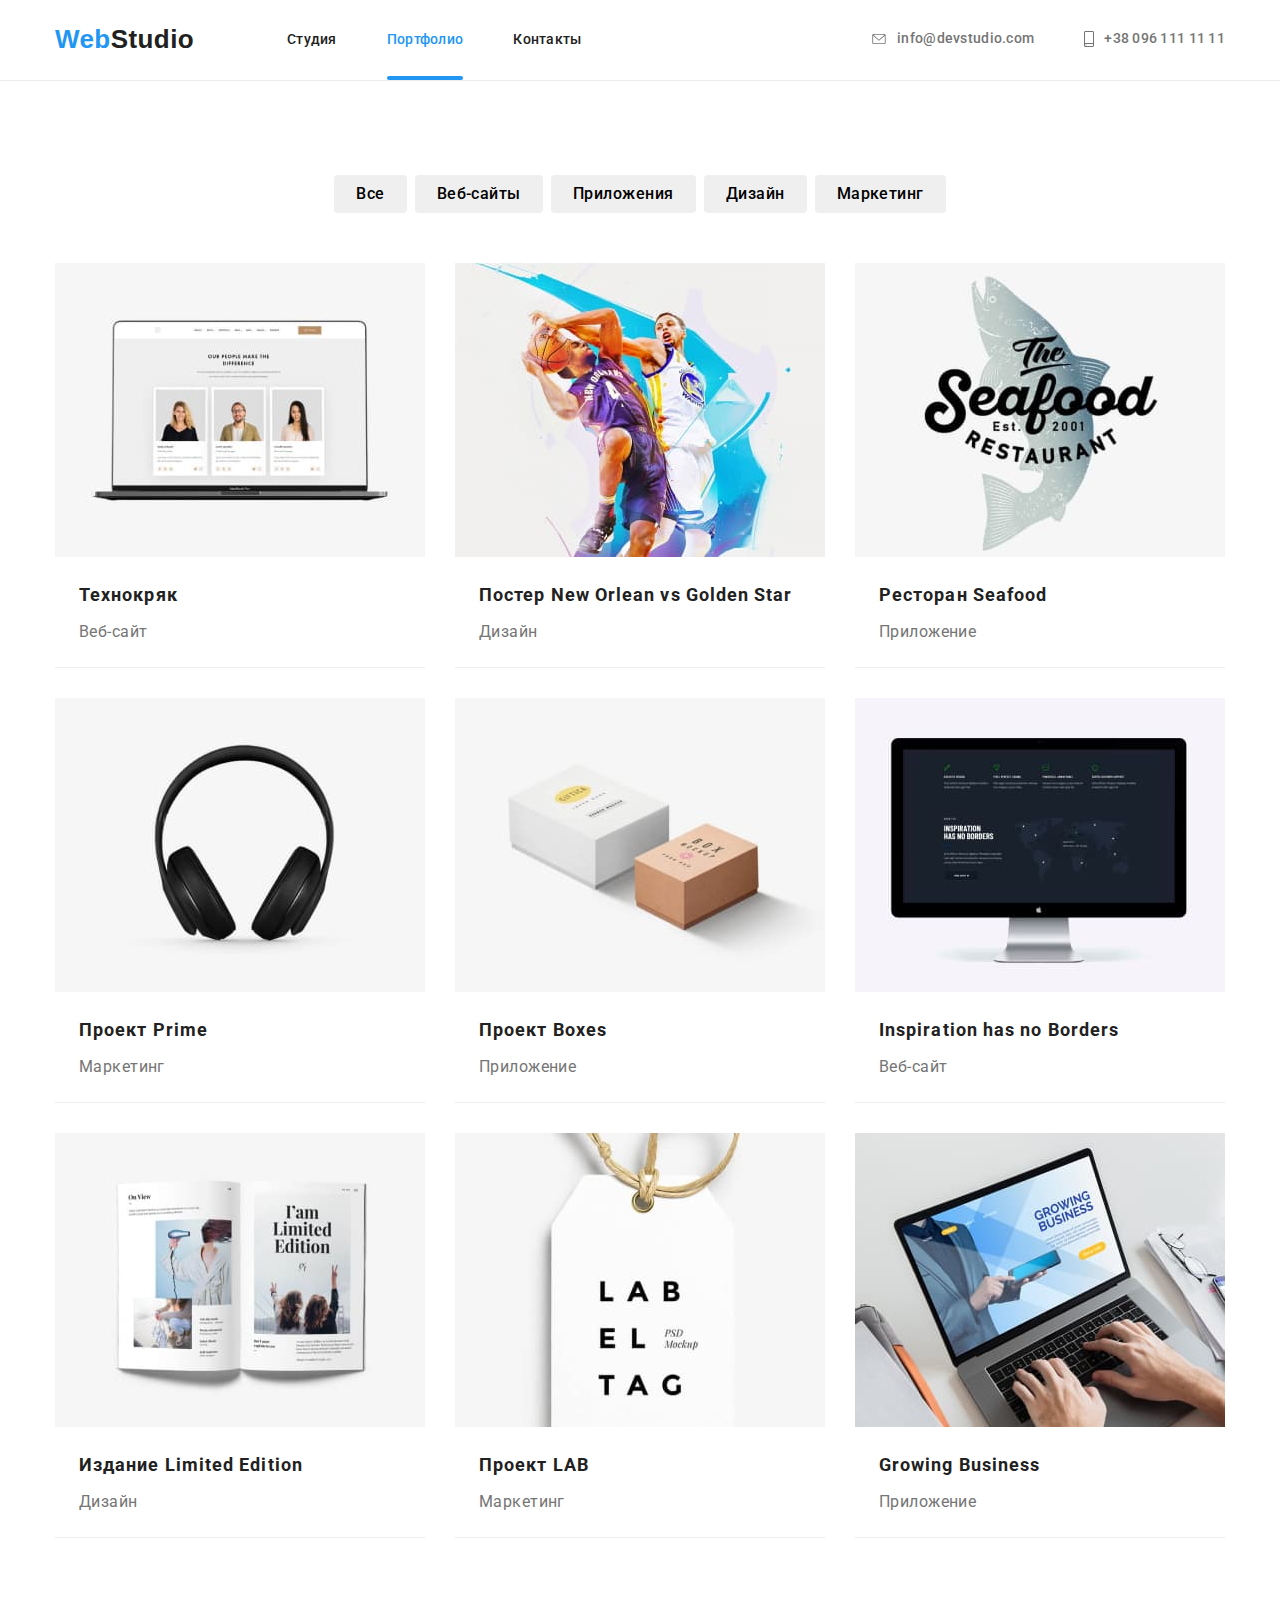
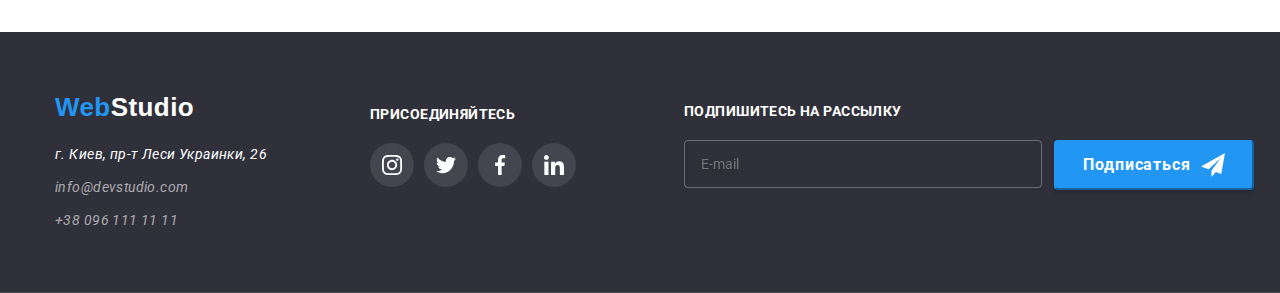
==== portfolio.html @ 219a0e2f "Add files via upload" ====
<!DOCTYPE html>
<html lang="ru">
  <head>
    <meta charset="UTF-8" />
    <meta http-equiv="X-UA-Compatible" content="IE=edge" />
    <meta name="viewport" content="width=device-width, initial-scale=1.0" />
    <title>WebStudio</title>
    <link rel="preconnect" href="https://fonts.googleapis.com" />
    <link rel="preconnect" href="https://fonts.gstatic.com" crossorigin />
    <link
      href="https://fonts.googleapis.com/css2?family=Raleway:wght@700&family=Roboto:wght@400;500;700;900&display=swap"
      rel="stylesheet"
    />
    <link rel="stylesheet" href="./css/main.min.css" />
  </head>
  <body>
    <header class="header">
      <div class="container">
        <nav class="nav">
          <a class="logo" href="./index.html"
            ><span class="logo__web">Web</span
            ><span class="logo__studio--header">Studio</span></a
          >
          <ul class="nav-list list">
            <li class="nav-list__item">
              <a class="nav-list__link" href="./index.html">Студия</a>
            </li>
            <li class="nav-list__item">
              <a
                class="nav-list__link nav-item__link--current"
                href="./portfolio.html"
                >Портфолио</a
              >
            </li>
            <li class="nav-list__item">
              <a class="nav-list__link" href=""> Контакты</a>
            </li>
          </ul>
        </nav>
        <ul class="contackt list">
          <li class="contackt__item">
            <a class="contackt__link" href="mailto:info@devstudio.com">
              <svg class="contackt__icon" width="16" height="10">
                <use href="./images/SVG/icon.svg#icon-envelope"></use>
              </svg>
              info@devstudio.com
            </a>
          </li>
          <li class="contackt__item">
            <a class="contackt__link" href="tel:+380961111111">
              <svg class="contackt__icon" width="10" height="16">
                <use href="./images/SVG/icon.svg#icon-smartphone"></use>
              </svg>
              +38 096 111 11 11</a
            >
          </li>
        </ul>
      </div>
    </header>
    <main>
      <section class="example section">
        <div class="container">
          <ul class="button-list list">
            <li class="button-item">
              <button class="menu-button" type="button">Все</button>
            </li>
            <li class="button-item">
              <button class="menu-button" type="button">Веб-сайты</button>
            </li>
            <li class="button-item">
              <button class="menu-button" type="button">Приложения</button>
            </li>
            <li class="button-item">
              <button class="menu-button" type="button">Дизайн</button>
            </li>
            <li class="button-item">
              <button class="menu-button" type="button">Маркетинг</button>
            </li>
          </ul>
          <ul class="example-list list">
            <li class="example-item">
              <a class="example-link" href="">
                <div class="example-container-foto">
                  <img
                    src="./images/portfolio/progekt-tehno.jpg"
                    alt="пример роботы"
                    width="370"
                  />
                  <p class="example-description">
                    Lorem, ipsum dolor sit amet consectetur adipisicing elit.
                    Ducimus impedit deleniti dicta, eveniet hic ipsam voluptates
                    sunt doloremque! Assumenda maxime tenetur minima numquam
                    expedita soluta doloremque distinctio labore incidunt iusto.
                  </p>
                </div>
                <div class="example-caption">
                  <h3 class="example-title">Технокряк</h3>
                  <p class="example-text">Веб-сайт</p>
                </div>
              </a>
            </li>
            <li class="example-item">
              <a class="example-link" href="">
                <div class="example-container-foto">
                  <img
                    src="./images/portfolio/progekt-poster.jpg"
                    alt="пример роботы"
                    width="370"
                  />
                  <p class="example-description">
                    Lorem ipsum dolor sit, amet consectetur adipisicing elit.
                    Qui ut fugit ad provident accusantium, itaque pariatur
                    aliquam sed voluptatibus tenetur! Aliquid nobis repudiandae
                    dolores ab quos minus sapiente praesentium corporis!
                  </p>
                </div>
                <div class="example-caption">
                  <h3 class="example-title">
                    Постер New Orlean vs Golden Star
                  </h3>
                  <p class="example-text">Дизайн</p>
                </div>
              </a>
            </li>
            <li class="example-item">
              <a class="example-link" href="">
                <div class="example-container-foto">
                  <img
                    src="./images/portfolio/progekt-seafood.jpg"
                    alt="пример роботы"
                    width="370"
                  />
                  <p class="example-description">
                    Lorem ipsum dolor sit, amet consectetur adipisicing elit.
                    Qui ut fugit ad provident accusantium, itaque pariatur
                    aliquam sed voluptatibus tenetur! Aliquid nobis repudiandae
                    dolores ab quos minus sapiente praesentium corpori
                  </p>
                </div>
                <div class="example-caption">
                  <h3 class="example-title">Ресторан Seafood</h3>
                  <p class="example-text">Приложение</p>
                </div>
              </a>
            </li>
            <li class="example-item">
              <a class="example-link" href="">
                <div class="example-container-foto">
                  <img
                    src="./images/portfolio/progekt-prime.jpg"
                    alt="пример роботы"
                    width="370"
                  />
                  <p class="example-description">
                    Lorem ipsum dolor sit, amet consectetur adipisicing elit.
                    Qui ut fugit ad provident accusantium, itaque pariatur
                    aliquam sed voluptatibus tenetur! Aliquid nobis repudiandae
                    dolores ab quos minus sapiente praesentium corpori
                  </p>
                </div>
                <div class="example-caption">
                  <h3 class="example-title">Проект Prime</h3>
                  <p class="example-text">Маркетинг</p>
                </div>
              </a>
            </li>
            <li class="example-item">
              <a class="example-link" href="">
                <div class="example-container-foto">
                  <img
                    src="./images/portfolio/progekt-boxes.jpg"
                    alt="пример роботы"
                    width="370"
                  />
                  <p class="example-description">
                    Lorem ipsum dolor sit, amet consectetur adipisicing elit.
                    Qui ut fugit ad provident accusantium, itaque pariatur
                    aliquam sed voluptatibus tenetur! Aliquid nobis repudiandae
                    dolores ab quos minus sapiente praesentium corpori
                  </p>
                </div>
                <div class="example-caption">
                  <h3 class="example-title">Проект Boxes</h3>
                  <p class="example-text">Приложение</p>
                </div>
              </a>
            </li>
            <li class="example-item">
              <a class="example-link" href="">
                <div class="example-container-foto">
                  <img
                    src="./images/portfolio/progekt-inspiration.jpg"
                    alt="пример роботы"
                    width="370"
                  />
                  <p class="example-description">
                    Lorem ipsum dolor sit, amet consectetur adipisicing elit.
                    Qui ut fugit ad provident accusantium, itaque pariatur
                    aliquam sed voluptatibus tenetur! Aliquid nobis repudiandae
                    dolores ab quos minus sapiente praesentium corpori
                  </p>
                </div>
                <div class="example-caption">
                  <h3 class="example-title">Inspiration has no Borders</h3>
                  <p class="example-text">Веб-сайт</p>
                </div>
              </a>
            </li>
            <li class="example-item">
              <a class="example-link" href="">
                <div class="example-container-foto">
                  <img
                    src="./images/portfolio/progekt-limit-edition.jpg"
                    alt="пример роботы"
                    width="370"
                  />
                  <p class="example-description">
                    Lorem ipsum dolor sit, amet consectetur adipisicing elit.
                    Qui ut fugit ad provident accusantium, itaque pariatur
                    aliquam sed voluptatibus tenetur! Aliquid nobis repudiandae
                    dolores ab quos minus sapiente praesentium corpori
                  </p>
                </div>
                <div class="example-caption">
                  <h3 class="example-title">Издание Limited Edition</h3>
                  <p class="example-text">Дизайн</p>
                </div>
              </a>
            </li>
            <li class="example-item">
              <a class="example-link" href="">
                <div class="example-container-foto">
                  <img
                    src="./images/portfolio/progekt-lab.jpg"
                    alt="пример роботы"
                    width="370"
                  />
                  <p class="example-description">
                    Lorem ipsum dolor sit, amet consectetur adipisicing elit.
                    Qui ut fugit ad provident accusantium, itaque pariatur
                    aliquam sed voluptatibus tenetur! Aliquid nobis repudiandae
                    dolores ab quos minus sapiente praesentium corporis!
                  </p>
                </div>
                <div class="example-caption">
                  <h3 class="example-title">Проект LAB</h3>
                  <p class="example-text">Маркетинг</p>
                </div>
              </a>
            </li>
            <li class="example-item">
              <a class="example-link" href="">
                <div class="example-container-foto">
                  <img
                    src="./images/portfolio/progekt-business.jpg"
                    alt="пример роботы"
                    width="370"
                  />
                  <p class="example-description">
                    Lorem ipsum dolor sit, amet consectetur adipisicing elit.
                    Qui ut fugit ad provident accusantium, itaque pariatur
                    aliquam sed voluptatibus tenetur! Aliquid nobis repudiandae
                    dolores ab quos minus sapiente praesentium corpori
                  </p>
                </div>
                <div class="example-caption">
                  <h3 class="example-title">Growing Business</h3>
                  <p class="example-text">Приложение</p>
                </div>
              </a>
            </li>
          </ul>
        </div>
      </section>
    </main>
    <footer class="footer">
      <div class="container">
        <div class="address-container">
          <a class="logo" href="./index.html"
            ><span class="logo__web">Web</span
            ><span class="logo__studio--footer">Studio</span></a
          >
          <address class="address">
            <ul class="list">
              <li class="addres__item">
                <a
                  class="address__footer"
                  href="https://www.google.com/maps/place/%D0%B1%D1%83%D0%BB.+%D0%9B%D0%B5%D1%81%D0%B8+%D0%A3%D0%BA%D1%80%D0%B0%D0%B8%D0%BD%D0%BA%D0%B8,+26,+%D0%9A%D0%B8%D0%B5%D0%B2,+%D0%A3%D0%BA%D1%80%D0%B0%D0%B8%D0%BD%D0%B0,+02000/data=!4m2!3m1!1s0x40d4cf0e033ecbe9:0x57a4dffefec77da0?sa=X&ved=2ahUKEwiqrJX89On3AhVQoI4IHcCcBigQ8gF6BAgMEAE"
                  >г. Киев, пр-т Леси Украинки, 26</a
                >
              </li>
              <li class="addres__item">
                <a class="contack-footter" href="mailto:info@devstudio.com"
                  >info@devstudio.com</a
                >
              </li>
              <li class="addres-item">
                <a class="contack-footter" href="tel:+380961111111"
                  >+38 096 111 11 11</a
                >
              </li>
            </ul>
          </address>
        </div>
        <div class="icon-social-footer">
          <h2 class="icon-social-footer__title">присоединяйтесь</h2>
          <ul class="social-items list">
            <li class="icon-social">
              <a class="icon-social__link" href="">
                <svg width="20px" height="20px">
                  <use href="./images/SVG/icon.svg#icon-instagram"></use>
                </svg>
              </a>
            </li>
            <li class="icon-social">
              <a class="icon-social__link" href="">
                <svg width="20px" height="20px">
                  <use href="./images/SVG/icon.svg#icon-twitter"></use>
                </svg>
              </a>
            </li>
            <li class="icon-social">
              <a class="icon-social__link" href="">
                <svg width="20px" height="20px">
                  <use href="./images/SVG/icon.svg#icon-facebook"></use>
                </svg>
              </a>
            </li>
            <li class="icon-social">
              <a class="icon-social__link" href="">
                <svg width="20px" height="20px">
                  <use href="./images/SVG/icon.svg#icon-linkedin"></use>
                </svg>
              </a>
            </li>
          </ul>
        </div>
        <div class="form-subscribe">
          <form>
            <h2 class="form-subscribe__title">Подпишитесь на рассылку</h2>
            <div class="form-subscribe__container">
              <label>
                <input
                  class="form-subscribe-fild"
                  type="email"
                  placeholder="E-mail"
                  name="name"
              /></label>
              <button type="submit" class="form-subscribe__button">
                Подписаться<svg
                  class="form-subscribe__icon"
                  width="24px"
                  height="24px"
                >
                  <use href="./images/SVG/icon.svg#icon-send"></use>
                </svg>
              </button>
            </div>
          </form>
        </div>
      </div>
    </footer>
  </body>
</html>
---- css/main.min.css ----
/*! modern-normalize v1.1.0 | MIT License | https://github.com/sindresorhus/modern-normalize */*,::before,::after{-webkit-box-sizing:border-box;box-sizing:border-box}html{line-height:1.15;-webkit-text-size-adjust:100%;-moz-tab-size:4;-o-tab-size:4;tab-size:4}body{margin:0;font-family:system-ui,-apple-system,"Segoe UI",Roboto,Helvetica,Arial,sans-serif,"Apple Color Emoji","Segoe UI Emoji"}hr{height:0;color:inherit}abbr[title]{-webkit-text-decoration:underline dotted;text-decoration:underline dotted}b,strong{font-weight:bolder}code,kbd,samp,pre{font-family:ui-monospace,SFMono-Regular,Consolas,"Liberation Mono",Menlo,monospace;font-size:1em}small{font-size:80%}sub,sup{font-size:75%;line-height:0;position:relative;vertical-align:baseline}sub{bottom:-0.25em}sup{top:-0.5em}table{text-indent:0;border-color:inherit}button,input,optgroup,select,textarea{font-family:inherit;font-size:100%;line-height:1.15;margin:0}button,select{text-transform:none}button,[type=button],[type=reset],[type=submit]{-webkit-appearance:button}::-moz-focus-inner{border-style:none;padding:0}:-moz-focusring{outline:1px dotted ButtonText}:-moz-ui-invalid{box-shadow:none}legend{padding:0}progress{vertical-align:baseline}::-webkit-inner-spin-button,::-webkit-outer-spin-button{height:auto}[type=search]{-webkit-appearance:textfield;outline-offset:-2px}::-webkit-search-decoration{-webkit-appearance:none}::-webkit-file-upload-button{-webkit-appearance:button;font:inherit}summary{display:list-item}h1,h2,h3,h4,h5,h6,p,ul{margin:0;padding:0}ul{list-style:none}body{font-family:"Roboto",sans-serif;font-size:14px;letter-spacing:.03em;color:var(--color-main)}img{display:block;max-width:100%;height:auto}:root{--color-main: #757575;--color-pre: #212121;--color-accent: #2196f3}.visually-hidden{position:absolute;white-space:nowrap;width:1px;height:1px;overflow:hidden;border:0;padding:0;clip:rect(0 0 0 0);-webkit-clip-path:inset(50%);clip-path:inset(50%);margin:-1px}.container{width:1200px;margin:0 auto;padding:0 15px}.section{padding-top:94px;padding-bottom:94px}.hero{background-image:-webkit-gradient(linear, left top, left bottom, from(rgba(47, 48, 58, 0.4)), to(rgba(47, 48, 58, 0.4))),url(../images/hero.jpg);background-image:linear-gradient(rgba(47, 48, 58, 0.4), rgba(47, 48, 58, 0.4)),url(../images/hero.jpg);background-position:center;background-repeat:no-repeat;background-size:cover;padding-top:200px;padding-bottom:200px;max-width:1600px;margin:0 auto}.hero__title{font-weight:900;font-size:44px;line-height:1.36;text-align:center;letter-spacing:.06em;text-transform:uppercase;color:#fff;max-width:696px;margin:0 auto 40px}.hero__button{font-weight:700;font-size:16px;line-height:1.88;-webkit-box-align:center;-ms-flex-align:center;align-items:center;text-align:center;letter-spacing:.06em;color:#fff;display:block;background-color:var(--color-accent);cursor:pointer;margin:0 auto;padding:10px 32px;border:0px;border-radius:4px}.header{padding-top:24px;padding-bottom:25px;border-bottom:1px solid #ececec}.header .container{display:-webkit-box;display:-ms-flexbox;display:flex;-webkit-box-align:center;-ms-flex-align:center;align-items:center}.about__list{display:-webkit-box;display:-ms-flexbox;display:flex;-webkit-box-pack:justify;-ms-flex-pack:justify;justify-content:space-between}.about__title{font-weight:700;font-size:14px;line-height:1.14;text-transform:uppercase;color:var(--color-pre);margin-bottom:10px;max-width:270px}.text{font-family:"Roboto";font-size:14px;line-height:1.71;max-width:270px}.gallery{padding-top:0}.gallery-list{display:-webkit-box;display:-ms-flexbox;display:flex;gap:30px}.gallery__title{font-weight:700;font-size:36px;line-height:1.17;text-align:center;color:var(--color-pre);margin-bottom:50px}.gallery-list__foto{position:relative;width:100%;height:100%}.gallery-list__description{position:absolute;bottom:0;font-family:"Roboto";font-style:normal;font-weight:700;font-size:14px;line-height:1.14;text-transform:uppercase;display:-webkit-box;display:-ms-flexbox;display:flex;-webkit-box-align:center;-ms-flex-align:center;align-items:center;-webkit-box-pack:center;-ms-flex-pack:center;justify-content:center;background-color:rgba(47,48,58,.8);color:#fff;width:370px;height:70px}.clients{padding-top:94px;padding-bottom:94px}.client__title{font-family:"Roboto";font-style:normal;font-weight:700;font-size:36px;line-height:1.19;text-align:center;margin-bottom:50px;color:#212121}.clients-icon__link{width:170px;height:92px;border:1px solid #afb1b8;border-radius:4px;display:-webkit-box;display:-ms-flexbox;display:flex;-webkit-box-pack:center;-ms-flex-pack:center;justify-content:center;-webkit-box-align:center;-ms-flex-align:center;align-items:center;color:#afb1b8;-webkit-transition:color 250ms cubic-bezier(0.4, 0, 0.2, 1),border-color 250ms cubic-bezier(0.4, 0, 0.2, 1);transition:color 250ms cubic-bezier(0.4, 0, 0.2, 1),border-color 250ms cubic-bezier(0.4, 0, 0.2, 1)}.clients-icon__link:hover{border-color:var(--color-accent);color:var(--color-accent)}.client-icon{display:-webkit-box;display:-ms-flexbox;display:flex;-webkit-box-pack:justify;-ms-flex-pack:justify;justify-content:space-between}.clients-icon__svg{fill:currentColor}.backdrop{position:fixed;top:0;left:0;width:100%;height:100%;background-color:rgba(0,0,0,.2);-webkit-transition:opacity 250ms cubic-bezier(0.4, 0, 0.2, 1),visibility 250ms cubic-bezier(0.4, 0, 0.2, 1);transition:opacity 250ms cubic-bezier(0.4, 0, 0.2, 1),visibility 250ms cubic-bezier(0.4, 0, 0.2, 1)}.is-hidden .modal{-webkit-transform:translate(-50%, -50%) scale(0);transform:translate(-50%, -50%) scale(0)}.modal{position:absolute;top:50%;left:50%;width:528px;height:581px;padding:40px;-webkit-transform:translate(-50%, -50%) scale(1);transform:translate(-50%, -50%) scale(1);background-color:#fff;border-radius:4px;-webkit-box-shadow:0px 1px 3px rgba(0,0,0,.12),0px 1px 1px rgba(0,0,0,.14),0px 2px 1px rgba(0,0,0,.2);box-shadow:0px 1px 3px rgba(0,0,0,.12),0px 1px 1px rgba(0,0,0,.14),0px 2px 1px rgba(0,0,0,.2);-webkit-transition:-webkit-transform 250ms cubic-bezier(0.4, 0, 0.2, 1);transition:-webkit-transform 250ms cubic-bezier(0.4, 0, 0.2, 1);transition:transform 250ms cubic-bezier(0.4, 0, 0.2, 1);transition:transform 250ms cubic-bezier(0.4, 0, 0.2, 1), -webkit-transform 250ms cubic-bezier(0.4, 0, 0.2, 1)}.button-close{position:absolute;top:8px;right:8px;width:30px;height:30px;border-radius:50%;border:1px solid rgba(0,0,0,.1);background-color:#fff;display:-webkit-box;display:-ms-flexbox;display:flex;-webkit-box-pack:center;-ms-flex-pack:center;justify-content:center;-webkit-box-align:center;-ms-flex-align:center;align-items:center;-webkit-transition:fill 250ms cubic-bezier(0.4, 0, 0.2, 1);transition:fill 250ms cubic-bezier(0.4, 0, 0.2, 1);cursor:pointer}.button-close :hover,.button-close :focus{fill:var(--color-accent)}.button-close__icon{fill:#000}.is-hidden{opacity:0;visibility:hidden;pointer-events:none}.model__title{font-family:"Roboto";font-weight:700;font-size:20px;line-height:1.15;text-align:center;color:#212121;margin-bottom:12px}.modal-form-field{margin-bottom:10px}.modal-lable-text{display:block;font-size:12px;line-height:1.16;margin-bottom:4px}.modal-lable{cursor:pointer}.modal-input{width:100%;height:40px;padding:12px 10px 12px 42px;border:1px solid rgba(33,33,33,.2);border-radius:4px;cursor:inherit;outline:rgba(0,0,0,0);-webkit-transition:border-color 250ms cubic-bezier(0.4, 0, 0.2, 1);transition:border-color 250ms cubic-bezier(0.4, 0, 0.2, 1)}.modal-input:focus{border-color:var(--color-accent)}.modal-input-fild{position:relative}.modal-icon{position:absolute;top:50%;left:12px;-webkit-transform:translateY(-50%);transform:translateY(-50%);-webkit-transition:fill 250ms cubic-bezier(0.4, 0, 0.2, 1);transition:fill 250ms cubic-bezier(0.4, 0, 0.2, 1)}.modal-input:focus+.modal-icon{fill:var(--color-accent)}.modal-textarea{width:100%;resize:none;padding:12px 16px}.modal-form-textarea{margin-bottom:20px;outline:rgba(0,0,0,0)}.modal-textarea{display:block;width:100%;height:120px;outline:rgba(0,0,0,0);border:1px solid rgba(33,33,33,.2);border-radius:4px;-webkit-transition:border-color 250ms cubic-bezier(0.4, 0, 0.2, 1);transition:border-color 250ms cubic-bezier(0.4, 0, 0.2, 1);cursor:pointer}.modal-textarea:focus{border-color:var(--color-accent)}.modal-form-contract{margin-bottom:30px}.modal-checkbox{width:16px;height:15px;border:1px solid #212121;border-radius:2px;-webkit-transition:background-color 250ms cubic-bezier(0.4, 0, 0.2, 1);transition:background-color 250ms cubic-bezier(0.4, 0, 0.2, 1)}.modal-contract-checkbox:checked+.modal-checkbox{background-color:var(--color-accent);background-image:url(../images/SVG/icon/check.svg);background-origin:border-box;border:none;background-size:contain}.modal-lable-contract{display:-webkit-box;display:-ms-flexbox;display:flex;-webkit-box-pack:center;-ms-flex-pack:center;justify-content:center;-webkit-box-align:center;-ms-flex-align:center;align-items:center;cursor:pointer}.modal-text-checkbox{margin-left:7px;line-height:1.71}.modal-link-contract{color:var(--color-accent)}.modal-button-submit{font-family:"Roboto";font-weight:700;font-size:16px;line-height:1.88;letter-spacing:.06em;color:#fff;display:-webkit-box;display:-ms-flexbox;display:flex;-webkit-box-pack:center;-ms-flex-pack:center;justify-content:center;-webkit-box-align:center;-ms-flex-align:center;align-items:center;width:200px;height:50px;background-color:#188ce8;border-color:rgba(0,0,0,0);-webkit-box-shadow:0px 4px 4px rgba(0,0,0,.15);box-shadow:0px 4px 4px rgba(0,0,0,.15);border-radius:4px;margin:0 auto;cursor:pointer}.example-link{text-decoration:none}.example{padding-top:94px;padding-bottom:94px}.example-list{display:-webkit-box;display:-ms-flexbox;display:flex;-ms-flex-wrap:wrap;flex-wrap:wrap;gap:30px}.example-caption{padding-top:20px;padding-bottom:20px;padding-left:24px}.example-title{font-weight:700;font-size:18px;line-height:2;letter-spacing:.06em;color:var(--color-pre);margin-bottom:4px}.example-text{font-size:16px;line-height:1.88;color:var(--color-main)}.example-item{width:370px;border-bottom:1px solid #eee}.example-link{display:block;-webkit-transition:-webkit-box-shadow 250ms cubic-bezier(0.4, 0, 0.2, 1);transition:-webkit-box-shadow 250ms cubic-bezier(0.4, 0, 0.2, 1);transition:box-shadow 250ms cubic-bezier(0.4, 0, 0.2, 1);transition:box-shadow 250ms cubic-bezier(0.4, 0, 0.2, 1), -webkit-box-shadow 250ms cubic-bezier(0.4, 0, 0.2, 1)}.example-link:hover,.example-link:focus{-webkit-box-shadow:0px 1px 1px rgba(0,0,0,.12),0px 4px 4px rgba(0,0,0,.06),1px 4px 6px rgba(0,0,0,.16);box-shadow:0px 1px 1px rgba(0,0,0,.12),0px 4px 4px rgba(0,0,0,.06),1px 4px 6px rgba(0,0,0,.16)}.example-container-foto{position:relative;width:100%;height:100%;overflow:hidden}.example-description{position:absolute;bottom:-100%;font-family:"Roboto";font-style:normal;font-weight:400;font-size:18px;line-height:1.56;color:#fff;background-color:var(--color-accent);padding:63px 24px 63px;width:100%;height:100%;overflow:hidden;-webkit-transition:-webkit-transform 250ms cubic-bezier(0.4, 0, 0.2, 1);transition:-webkit-transform 250ms cubic-bezier(0.4, 0, 0.2, 1);transition:transform 250ms cubic-bezier(0.4, 0, 0.2, 1);transition:transform 250ms cubic-bezier(0.4, 0, 0.2, 1), -webkit-transform 250ms cubic-bezier(0.4, 0, 0.2, 1)}.example-link:hover .example-description{-webkit-transform:translateY(-100%);transform:translateY(-100%)}.logo{font-family:"Releway",sans-serif;font-weight:700;font-size:26px;line-height:1.19;text-decoration:none;word-spacing:0}.logo__web{color:var(--color-accent)}.logo__studio--header{color:var(--color-pre);margin-right:93px}.footer .logo{display:block;margin-bottom:20px}.logo__studio--footer{color:#fff}.nav{display:-webkit-box;display:-ms-flexbox;display:flex;-webkit-box-align:center;-ms-flex-align:center;align-items:center}.nav-list{display:-webkit-box;display:-ms-flexbox;display:flex}.nav-list__link{text-decoration:none;font-weight:500;font-size:14px;line-height:1.14;letter-spacing:.02em;color:var(--color-pre);padding:33px 0;-webkit-transition:color 250ms cubic-bezier(0.4, 0, 0.2, 1);transition:color 250ms cubic-bezier(0.4, 0, 0.2, 1);position:relative}.nav-list__link:active{color:red}.nav-list__link:hover,.nav-list__link:focus{color:#2196f3}.nav-list__item:not(:last-child){margin-right:50px}.nav-item__link--current{color:var(--color-accent)}.nav-item__link--current::after{position:absolute;bottom:0;content:"";width:100%;height:4px;background-color:var(--color-accent);display:block;border-radius:2px}.contackt{display:-webkit-box;display:-ms-flexbox;display:flex;margin-left:auto}.contackt__link{text-decoration:none;font-weight:500;font-size:14px;line-height:1.14;letter-spacing:.02em;color:var(--color-main);display:-webkit-box;display:-ms-flexbox;display:flex;-webkit-box-align:center;-ms-flex-align:center;align-items:center;-webkit-transition:color 250ms cubic-bezier(0.4, 0, 0.2, 1);transition:color 250ms cubic-bezier(0.4, 0, 0.2, 1)}.contackt__link:hover,.contackt__link:focus{color:var(--color-accent)}.contackt__icon{fill:currentColor;-webkit-box-align:baseline;-ms-flex-align:baseline;align-items:baseline;margin-right:10px}.contackt__item:not(:last-child){margin-right:50px}.contackt__item:hover,.contackt__item:focus{color:var(--color-accent)}.about__icon{width:270px;height:120px;border-radius:4px;background-color:#f5f4fa;display:-webkit-box;display:-ms-flexbox;display:flex;-webkit-box-pack:center;-ms-flex-pack:center;justify-content:center;-webkit-box-align:center;-ms-flex-align:center;align-items:center;margin-bottom:30px}.social-items{display:-webkit-box;display:-ms-flexbox;display:flex}.icon-social{width:44px;height:44px;border-radius:50%}.icon-social__link{width:100%;height:100%;border-radius:50%;display:-webkit-box;display:-ms-flexbox;display:flex;-webkit-box-pack:center;-ms-flex-pack:center;justify-content:center;-webkit-box-align:center;-ms-flex-align:center;align-items:center}.icon-social:not(:last-child){margin-right:10px}.icon-social__link:hover,.icon-social__link:focus{background-color:var(--color-accent)}.developer .icon-social__link:hover,.developer .icon-social__link:focus{fill:#fff}.developer{background-image:-webkit-gradient(linear, left top, left bottom, from(#f5f4fa), to(#f5f4fa));background-image:linear-gradient(#f5f4fa, #f5f4fa);background-size:1600px;background-position:center;background-repeat:no-repeat;padding-top:94px;padding-bottom:94px}.developer .social-items{-webkit-box-pack:center;-ms-flex-pack:center;justify-content:center}.developer .icon-social__link{fill:#afb1b8;-webkit-transition:fill 250ms cubic-bezier(0.4, 0, 0.2, 1),background-color 250ms cubic-bezier(0.4, 0, 0.2, 1);transition:fill 250ms cubic-bezier(0.4, 0, 0.2, 1),background-color 250ms cubic-bezier(0.4, 0, 0.2, 1)}.developer__title{font-weight:700;font-size:36px;line-height:1.17;text-align:center;color:var(--color-pre);margin-bottom:50px}.team-list__item{width:calc(25% - 30px);margin-left:30px;background-color:#fff;border-radius:0px 0px 4px 4px;-webkit-box-shadow:0px 1px 3px rgba(0,0,0,.12),0px 1px 1px rgba(0,0,0,.14),0px 2px 1px rgba(0,0,0,.2);box-shadow:0px 1px 3px rgba(0,0,0,.12),0px 1px 1px rgba(0,0,0,.14),0px 2px 1px rgba(0,0,0,.2)}.team-list{display:-webkit-box;display:-ms-flexbox;display:flex;margin-left:-30px}.developer-caption{padding-top:30px;padding-bottom:30px}.developer-caption__name{font-weight:500;font-size:16px;line-height:1.19;text-align:center;color:var(--color-pre);margin-bottom:10px}.developer-caption__profession{text-align:center;margin-bottom:28px}.footer .container{display:-webkit-box;display:-ms-flexbox;display:flex}.address-container{min-width:300px}.footer{background-image:-webkit-gradient(linear, left top, left bottom, from(#2f303a), to(#2f303a));background-image:linear-gradient(#2f303a, #2f303a);background-repeat:no-repeat;background-size:1600px;background-position:center;padding-top:60px;padding-bottom:60px}.addres__item:not(:last-child){margin-bottom:9px}.contack-footter{font-size:14px;line-height:1.71;color:rgba(255,255,255,.6);text-decoration:none;-webkit-transition:color 250ms cubic-bezier(0.4, 0, 0.2, 1);transition:color 250ms cubic-bezier(0.4, 0, 0.2, 1)}.contack-footter:hover,.contack-footter:focus{color:var(--color-accent)}.address__footer{font-size:14px;line-height:1.71;color:#fff;text-decoration:none;-webkit-transition:color 250ms cubic-bezier(0.4, 0, 0.2, 1);transition:color 250ms cubic-bezier(0.4, 0, 0.2, 1)}.address__footer:hover,.address__footer:focus{color:var(--color-accent)}.icon-social-footer__title{font-family:"Roboto";font-weight:700;font-size:14px;line-height:1.14;text-transform:uppercase;color:#fff;margin-bottom:20px}.icon-social-footer{padding:15px}.icon-items-footer{display:-webkit-box;display:-ms-flexbox;display:flex}.footer .icon-social{background-color:rgba(255,255,255,.1)}.footer .icon-social__link{fill:#fff;-webkit-transition:background-color 250ms cubic-bezier(0.4, 0, 0.2, 1);transition:background-color 250ms cubic-bezier(0.4, 0, 0.2, 1)}.form-subscribe{padding-top:12px;margin-left:93px}.form-subscribe__title{margin-bottom:20px;font-weight:700;font-size:14px;line-height:1.14;text-transform:uppercase;color:#fff}.form-subscribe__container{display:-webkit-box;display:-ms-flexbox;display:flex}.form-subscribe-fild{color:#fff;padding:15px 16px;margin-right:12px;width:358px;background-color:rgba(0,0,0,0);border:1px solid rgba(255,255,255,.3);-webkit-filter:drop-shadow(0px 4px 4px rgba(0, 0, 0, 0.15));filter:drop-shadow(0px 4px 4px rgba(0, 0, 0, 0.15));border-radius:4px;outline:rgba(0,0,0,0)}.form-subscribe-fild:focus{border-color:var(--color-accent)}.form-subscribe__button{font-family:"Roboto";font-style:normal;font-weight:700;font-size:16px;line-height:1.88;width:200px;height:50px;display:-webkit-box;display:-ms-flexbox;display:flex;-webkit-box-align:center;-ms-flex-align:center;align-items:center;-webkit-box-pack:center;-ms-flex-pack:center;justify-content:center;letter-spacing:.06em;color:#fff;background-color:var(--color-accent);-webkit-box-shadow:0px 4px 4px rgba(0,0,0,.15);box-shadow:0px 4px 4px rgba(0,0,0,.15);border-radius:4px;border-color:#2196f3;cursor:pointer}.form-subscribe__icon{margin-left:10px}.button-list{display:-webkit-box;display:-ms-flexbox;display:flex;-webkit-box-pack:center;-ms-flex-pack:center;justify-content:center;margin-bottom:50px}.menu-button{font-weight:500;font-size:16px;line-height:1.62;text-align:center;letter-spacing:.03em;padding:6px 22px;border:0;border-radius:4px;-webkit-transition:background-color 250ms cubic-bezier(0.4, 0, 0.2, 1),color 250ms cubic-bezier(0.4, 0, 0.2, 1),-webkit-box-shadow 250ms cubic-bezier(0.4, 0, 0.2, 1);transition:background-color 250ms cubic-bezier(0.4, 0, 0.2, 1),color 250ms cubic-bezier(0.4, 0, 0.2, 1),-webkit-box-shadow 250ms cubic-bezier(0.4, 0, 0.2, 1);transition:background-color 250ms cubic-bezier(0.4, 0, 0.2, 1),color 250ms cubic-bezier(0.4, 0, 0.2, 1),box-shadow 250ms cubic-bezier(0.4, 0, 0.2, 1);transition:background-color 250ms cubic-bezier(0.4, 0, 0.2, 1),color 250ms cubic-bezier(0.4, 0, 0.2, 1),box-shadow 250ms cubic-bezier(0.4, 0, 0.2, 1),-webkit-box-shadow 250ms cubic-bezier(0.4, 0, 0.2, 1)}.menu-button:hover,.menu-button:focus{background-color:var(--color-accent);color:#fff;cursor:pointer;-webkit-box-shadow:0px 3px 1px rgba(0,0,0,.1),0px 1px 2px rgba(0,0,0,.08),0px 2px 2px rgba(0,0,0,.12);box-shadow:0px 3px 1px rgba(0,0,0,.1),0px 1px 2px rgba(0,0,0,.08),0px 2px 2px rgba(0,0,0,.12)}.button-item:not(:first-child){margin-left:8px}/*# sourceMappingURL=main.min.css.map */
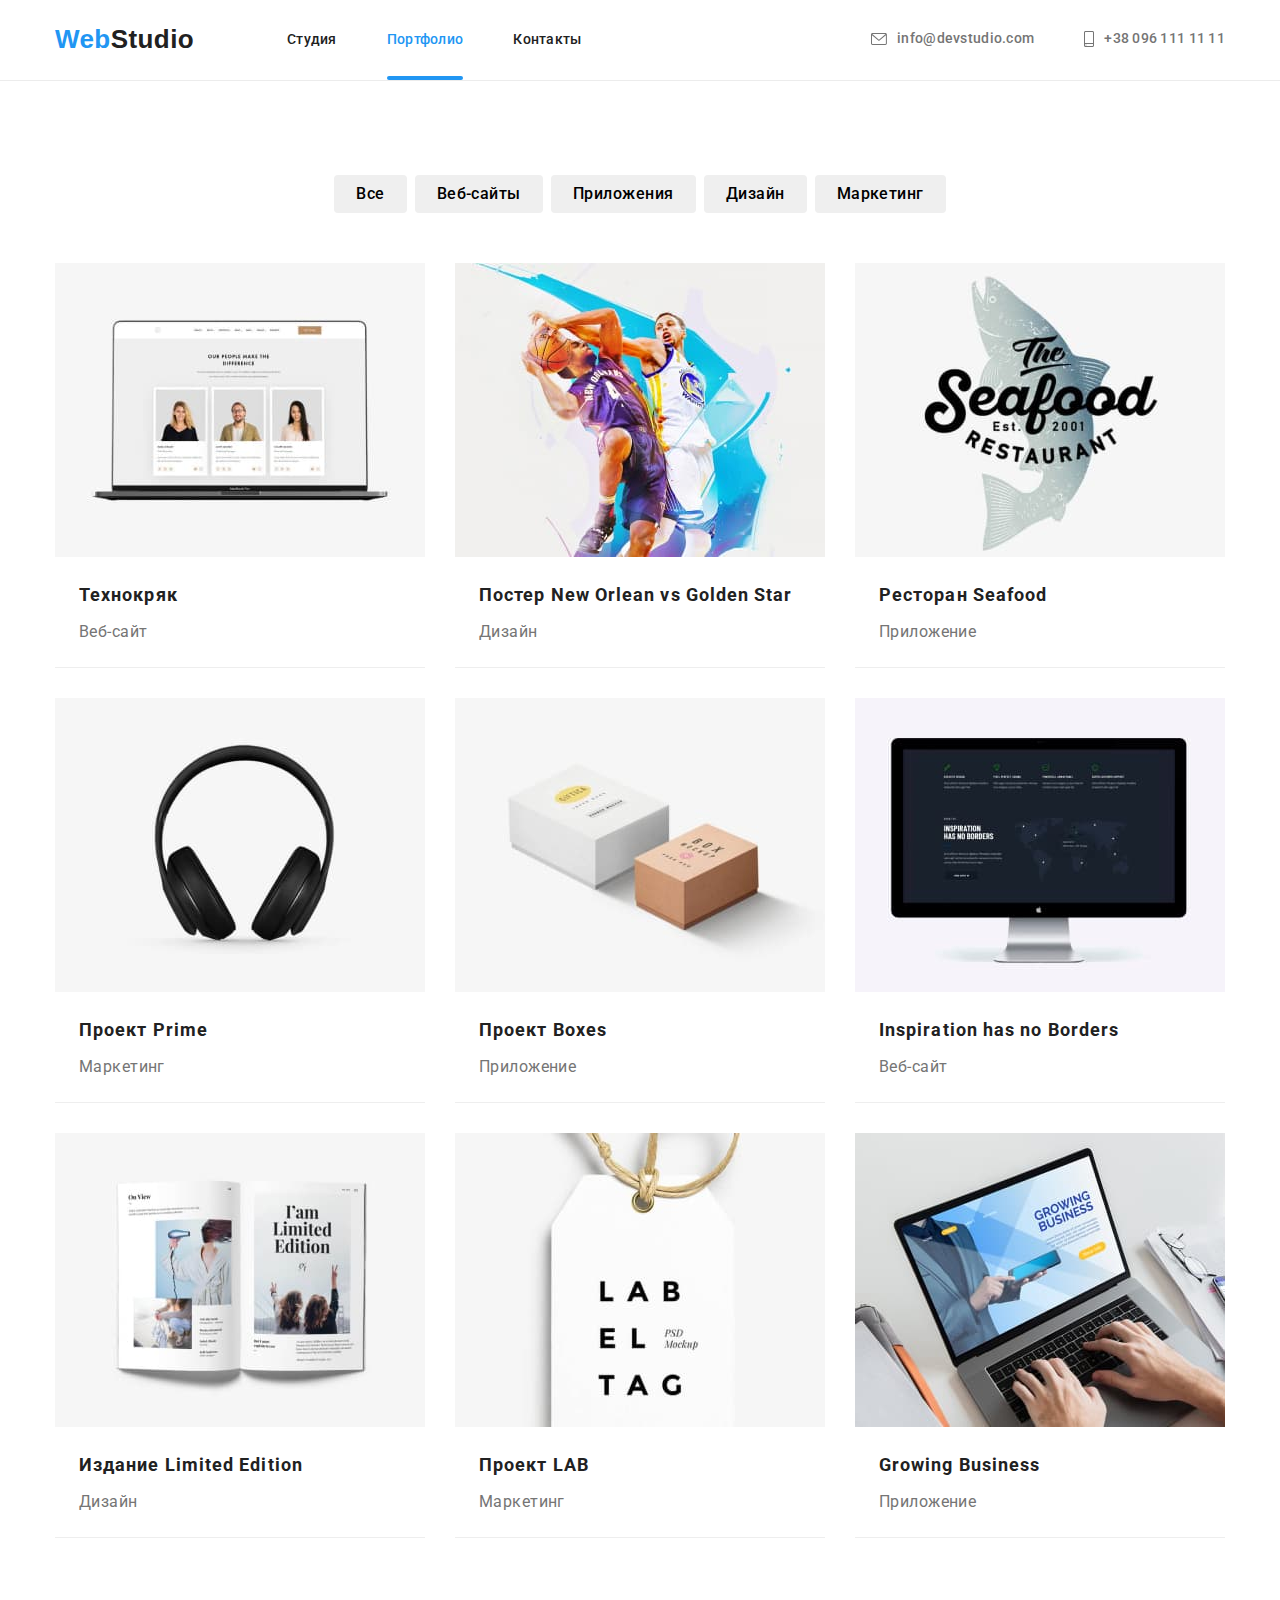
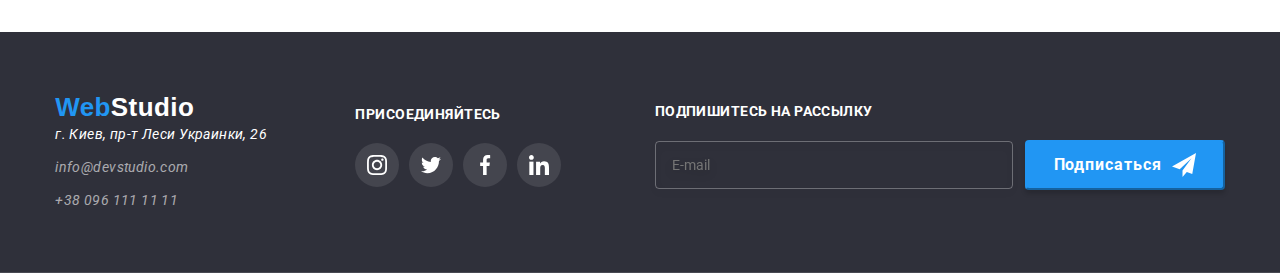
==== commit e2c16fd1: "aдпьт" ====
--- a/portfolio.html
+++ b/portfolio.html
@@ -273,92 +273,77 @@
         </div>
       </section>
     </main>
-    <footer class="footer">
-      <div class="container">
-        <div class="address-container">
-          <a class="logo" href="./index.html"
-            ><span class="logo__web">Web</span
-            ><span class="logo__studio--footer">Studio</span></a
-          >
-          <address class="address">
-            <ul class="list">
-              <li class="addres__item">
-                <a
-                  class="address__footer"
-                  href="https://www.google.com/maps/place/%D0%B1%D1%83%D0%BB.+%D0%9B%D0%B5%D1%81%D0%B8+%D0%A3%D0%BA%D1%80%D0%B0%D0%B8%D0%BD%D0%BA%D0%B8,+26,+%D0%9A%D0%B8%D0%B5%D0%B2,+%D0%A3%D0%BA%D1%80%D0%B0%D0%B8%D0%BD%D0%B0,+02000/data=!4m2!3m1!1s0x40d4cf0e033ecbe9:0x57a4dffefec77da0?sa=X&ved=2ahUKEwiqrJX89On3AhVQoI4IHcCcBigQ8gF6BAgMEAE"
-                  >г. Киев, пр-т Леси Украинки, 26</a
-                >
-              </li>
-              <li class="addres__item">
-                <a class="contack-footter" href="mailto:info@devstudio.com"
-                  >info@devstudio.com</a
-                >
-              </li>
-              <li class="addres-item">
-                <a class="contack-footter" href="tel:+380961111111"
-                  >+38 096 111 11 11</a
-                >
-              </li>
-            </ul>
-          </address>
-        </div>
-        <div class="icon-social-footer">
-          <h2 class="icon-social-footer__title">присоединяйтесь</h2>
-          <ul class="social-items list">
-            <li class="icon-social">
-              <a class="icon-social__link" href="">
-                <svg width="20px" height="20px">
-                  <use href="./images/SVG/icon.svg#icon-instagram"></use>
-                </svg>
-              </a>
-            </li>
-            <li class="icon-social">
-              <a class="icon-social__link" href="">
-                <svg width="20px" height="20px">
-                  <use href="./images/SVG/icon.svg#icon-twitter"></use>
-                </svg>
-              </a>
-            </li>
-            <li class="icon-social">
-              <a class="icon-social__link" href="">
-                <svg width="20px" height="20px">
-                  <use href="./images/SVG/icon.svg#icon-facebook"></use>
-                </svg>
-              </a>
-            </li>
-            <li class="icon-social">
-              <a class="icon-social__link" href="">
-                <svg width="20px" height="20px">
-                  <use href="./images/SVG/icon.svg#icon-linkedin"></use>
-                </svg>
-              </a>
+  <footer class="footer">
+    <div class="container">
+      <div class="address-container">
+        <a class="logo" href="./index.html">
+          <span class="logo__web">Web</span><span class="logo__studio--footer">Studio</span></a>
+        <address class="address">
+          <ul class="list">
+            <li class="addres__item">
+              <a class="address__footer"
+                href="https://www.google.com/maps/place/%D0%B1%D1%83%D0%BB.+%D0%9B%D0%B5%D1%81%D0%B8+%D0%A3%D0%BA%D1%80%D0%B0%D0%B8%D0%BD%D0%BA%D0%B8,+26,+%D0%9A%D0%B8%D0%B5%D0%B2,+%D0%A3%D0%BA%D1%80%D0%B0%D0%B8%D0%BD%D0%B0,+02000/data=!4m2!3m1!1s0x40d4cf0e033ecbe9:0x57a4dffefec77da0?sa=X&ved=2ahUKEwiqrJX89On3AhVQoI4IHcCcBigQ8gF6BAgMEAE">г.
+                Киев, пр-т Леси Украинки, 26</a>
+            </li>
+            <li class="addres__item">
+              <a class="contack-footter" href="mailto:info@devstudio.com">info@devstudio.com</a>
+            </li>
+            <li class="addres__item">
+              <a class="contack-footter" href="tel:+380961111111">+38 096 111 11 11</a>
             </li>
           </ul>
-        </div>
-        <div class="form-subscribe">
-          <form>
-            <h2 class="form-subscribe__title">Подпишитесь на рассылку</h2>
-            <div class="form-subscribe__container">
-              <label>
-                <input
-                  class="form-subscribe-fild"
-                  type="email"
-                  placeholder="E-mail"
-                  name="name"
-              /></label>
-              <button type="submit" class="form-subscribe__button">
-                Подписаться<svg
-                  class="form-subscribe__icon"
-                  width="24px"
-                  height="24px"
-                >
-                  <use href="./images/SVG/icon.svg#icon-send"></use>
-                </svg>
-              </button>
-            </div>
-          </form>
-        </div>
+        </address>
       </div>
-    </footer>
+      <div class="icon-social-footer">
+        <h2 class="icon-social-footer__title">присоединяйтесь</h2>
+        <ul class="social-items list">
+          <li class="icon-social">
+            <a class="icon-social__link" href="">
+              <svg width="20px" height="20px">
+                <use href="./images/SVG/icon.svg#icon-instagram"></use>
+              </svg>
+            </a>
+          </li>
+          <li class="icon-social">
+            <a class="icon-social__link" href="">
+              <svg width="20px" height="20px">
+                <use href="./images/SVG/icon.svg#icon-twitter"></use>
+              </svg>
+            </a>
+          </li>
+          <li class="icon-social">
+            <a class="icon-social__link" href="">
+              <svg width="20px" height="20px">
+                <use href="./images/SVG/icon.svg#icon-facebook"></use>
+              </svg>
+            </a>
+          </li>
+          <li class="icon-social">
+            <a class="icon-social__link" href="">
+              <svg width="20px" height="20px">
+             <use href="./images/SVG/icon.svg#icon-linkedin"></use>
+              </svg>
+            </a>
+          </li>
+        </ul>
+      </div>
+      <div class="form-subscribe">
+        <form>
+          <h2 class="form-subscribe__title">Подпишитесь на рассылку</h2>
+          <div class="form-subscribe__container">
+            <label class="form-subscribe-label">
+              <input class="form-subscribe-fild" type="email" placeholder="E-mail" name="name" /></label>
+            <button type="submit" class="form-subscribe__button">
+              Подписаться
+              <svg class="form-subscribe__icon" width="24px" height="24px">
+                <use href="./images/SVG/icon.svg#icon-send"></use>
+              </svg>
+            </button>
+          </div>
+        </form>
+      </div>
+    </div>
+  </footer>
   </body>
 </html>
+
--- a/css/main.min.css
+++ b/css/main.min.css
@@ -1 +1 @@
-/*! modern-normalize v1.1.0 | MIT License | https://github.com/sindresorhus/modern-normalize */*,::before,::after{-webkit-box-sizing:border-box;box-sizing:border-box}html{line-height:1.15;-webkit-text-size-adjust:100%;-moz-tab-size:4;-o-tab-size:4;tab-size:4}body{margin:0;font-family:system-ui,-apple-system,"Segoe UI",Roboto,Helvetica,Arial,sans-serif,"Apple Color Emoji","Segoe UI Emoji"}hr{height:0;color:inherit}abbr[title]{-webkit-text-decoration:underline dotted;text-decoration:underline dotted}b,strong{font-weight:bolder}code,kbd,samp,pre{font-family:ui-monospace,SFMono-Regular,Consolas,"Liberation Mono",Menlo,monospace;font-size:1em}small{font-size:80%}sub,sup{font-size:75%;line-height:0;position:relative;vertical-align:baseline}sub{bottom:-0.25em}sup{top:-0.5em}table{text-indent:0;border-color:inherit}button,input,optgroup,select,textarea{font-family:inherit;font-size:100%;line-height:1.15;margin:0}button,select{text-transform:none}button,[type=button],[type=reset],[type=submit]{-webkit-appearance:button}::-moz-focus-inner{border-style:none;padding:0}:-moz-focusring{outline:1px dotted ButtonText}:-moz-ui-invalid{box-shadow:none}legend{padding:0}progress{vertical-align:baseline}::-webkit-inner-spin-button,::-webkit-outer-spin-button{height:auto}[type=search]{-webkit-appearance:textfield;outline-offset:-2px}::-webkit-search-decoration{-webkit-appearance:none}::-webkit-file-upload-button{-webkit-appearance:button;font:inherit}summary{display:list-item}h1,h2,h3,h4,h5,h6,p,ul{margin:0;padding:0}ul{list-style:none}body{font-family:"Roboto",sans-serif;font-size:14px;letter-spacing:.03em;color:var(--color-main)}img{display:block;max-width:100%;height:auto}:root{--color-main: #757575;--color-pre: #212121;--color-accent: #2196f3}.visually-hidden{position:absolute;white-space:nowrap;width:1px;height:1px;overflow:hidden;border:0;padding:0;clip:rect(0 0 0 0);-webkit-clip-path:inset(50%);clip-path:inset(50%);margin:-1px}.container{width:1200px;margin:0 auto;padding:0 15px}.section{padding-top:94px;padding-bottom:94px}.hero{background-image:-webkit-gradient(linear, left top, left bottom, from(rgba(47, 48, 58, 0.4)), to(rgba(47, 48, 58, 0.4))),url(../images/hero.jpg);background-image:linear-gradient(rgba(47, 48, 58, 0.4), rgba(47, 48, 58, 0.4)),url(../images/hero.jpg);background-position:center;background-repeat:no-repeat;background-size:cover;padding-top:200px;padding-bottom:200px;max-width:1600px;margin:0 auto}.hero__title{font-weight:900;font-size:44px;line-height:1.36;text-align:center;letter-spacing:.06em;text-transform:uppercase;color:#fff;max-width:696px;margin:0 auto 40px}.hero__button{font-weight:700;font-size:16px;line-height:1.88;-webkit-box-align:center;-ms-flex-align:center;align-items:center;text-align:center;letter-spacing:.06em;color:#fff;display:block;background-color:var(--color-accent);cursor:pointer;margin:0 auto;padding:10px 32px;border:0px;border-radius:4px}.header{padding-top:24px;padding-bottom:25px;border-bottom:1px solid #ececec}.header .container{display:-webkit-box;display:-ms-flexbox;display:flex;-webkit-box-align:center;-ms-flex-align:center;align-items:center}.about__list{display:-webkit-box;display:-ms-flexbox;display:flex;-webkit-box-pack:justify;-ms-flex-pack:justify;justify-content:space-between}.about__title{font-weight:700;font-size:14px;line-height:1.14;text-transform:uppercase;color:var(--color-pre);margin-bottom:10px;max-width:270px}.text{font-family:"Roboto";font-size:14px;line-height:1.71;max-width:270px}.gallery{padding-top:0}.gallery-list{display:-webkit-box;display:-ms-flexbox;display:flex;gap:30px}.gallery__title{font-weight:700;font-size:36px;line-height:1.17;text-align:center;color:var(--color-pre);margin-bottom:50px}.gallery-list__foto{position:relative;width:100%;height:100%}.gallery-list__description{position:absolute;bottom:0;font-family:"Roboto";font-style:normal;font-weight:700;font-size:14px;line-height:1.14;text-transform:uppercase;display:-webkit-box;display:-ms-flexbox;display:flex;-webkit-box-align:center;-ms-flex-align:center;align-items:center;-webkit-box-pack:center;-ms-flex-pack:center;justify-content:center;background-color:rgba(47,48,58,.8);color:#fff;width:370px;height:70px}.clients{padding-top:94px;padding-bottom:94px}.client__title{font-family:"Roboto";font-style:normal;font-weight:700;font-size:36px;line-height:1.19;text-align:center;margin-bottom:50px;color:#212121}.clients-icon__link{width:170px;height:92px;border:1px solid #afb1b8;border-radius:4px;display:-webkit-box;display:-ms-flexbox;display:flex;-webkit-box-pack:center;-ms-flex-pack:center;justify-content:center;-webkit-box-align:center;-ms-flex-align:center;align-items:center;color:#afb1b8;-webkit-transition:color 250ms cubic-bezier(0.4, 0, 0.2, 1),border-color 250ms cubic-bezier(0.4, 0, 0.2, 1);transition:color 250ms cubic-bezier(0.4, 0, 0.2, 1),border-color 250ms cubic-bezier(0.4, 0, 0.2, 1)}.clients-icon__link:hover{border-color:var(--color-accent);color:var(--color-accent)}.client-icon{display:-webkit-box;display:-ms-flexbox;display:flex;-webkit-box-pack:justify;-ms-flex-pack:justify;justify-content:space-between}.clients-icon__svg{fill:currentColor}.backdrop{position:fixed;top:0;left:0;width:100%;height:100%;background-color:rgba(0,0,0,.2);-webkit-transition:opacity 250ms cubic-bezier(0.4, 0, 0.2, 1),visibility 250ms cubic-bezier(0.4, 0, 0.2, 1);transition:opacity 250ms cubic-bezier(0.4, 0, 0.2, 1),visibility 250ms cubic-bezier(0.4, 0, 0.2, 1)}.is-hidden .modal{-webkit-transform:translate(-50%, -50%) scale(0);transform:translate(-50%, -50%) scale(0)}.modal{position:absolute;top:50%;left:50%;width:528px;height:581px;padding:40px;-webkit-transform:translate(-50%, -50%) scale(1);transform:translate(-50%, -50%) scale(1);background-color:#fff;border-radius:4px;-webkit-box-shadow:0px 1px 3px rgba(0,0,0,.12),0px 1px 1px rgba(0,0,0,.14),0px 2px 1px rgba(0,0,0,.2);box-shadow:0px 1px 3px rgba(0,0,0,.12),0px 1px 1px rgba(0,0,0,.14),0px 2px 1px rgba(0,0,0,.2);-webkit-transition:-webkit-transform 250ms cubic-bezier(0.4, 0, 0.2, 1);transition:-webkit-transform 250ms cubic-bezier(0.4, 0, 0.2, 1);transition:transform 250ms cubic-bezier(0.4, 0, 0.2, 1);transition:transform 250ms cubic-bezier(0.4, 0, 0.2, 1), -webkit-transform 250ms cubic-bezier(0.4, 0, 0.2, 1)}.button-close{position:absolute;top:8px;right:8px;width:30px;height:30px;border-radius:50%;border:1px solid rgba(0,0,0,.1);background-color:#fff;display:-webkit-box;display:-ms-flexbox;display:flex;-webkit-box-pack:center;-ms-flex-pack:center;justify-content:center;-webkit-box-align:center;-ms-flex-align:center;align-items:center;-webkit-transition:fill 250ms cubic-bezier(0.4, 0, 0.2, 1);transition:fill 250ms cubic-bezier(0.4, 0, 0.2, 1);cursor:pointer}.button-close :hover,.button-close :focus{fill:var(--color-accent)}.button-close__icon{fill:#000}.is-hidden{opacity:0;visibility:hidden;pointer-events:none}.model__title{font-family:"Roboto";font-weight:700;font-size:20px;line-height:1.15;text-align:center;color:#212121;margin-bottom:12px}.modal-form-field{margin-bottom:10px}.modal-lable-text{display:block;font-size:12px;line-height:1.16;margin-bottom:4px}.modal-lable{cursor:pointer}.modal-input{width:100%;height:40px;padding:12px 10px 12px 42px;border:1px solid rgba(33,33,33,.2);border-radius:4px;cursor:inherit;outline:rgba(0,0,0,0);-webkit-transition:border-color 250ms cubic-bezier(0.4, 0, 0.2, 1);transition:border-color 250ms cubic-bezier(0.4, 0, 0.2, 1)}.modal-input:focus{border-color:var(--color-accent)}.modal-input-fild{position:relative}.modal-icon{position:absolute;top:50%;left:12px;-webkit-transform:translateY(-50%);transform:translateY(-50%);-webkit-transition:fill 250ms cubic-bezier(0.4, 0, 0.2, 1);transition:fill 250ms cubic-bezier(0.4, 0, 0.2, 1)}.modal-input:focus+.modal-icon{fill:var(--color-accent)}.modal-textarea{width:100%;resize:none;padding:12px 16px}.modal-form-textarea{margin-bottom:20px;outline:rgba(0,0,0,0)}.modal-textarea{display:block;width:100%;height:120px;outline:rgba(0,0,0,0);border:1px solid rgba(33,33,33,.2);border-radius:4px;-webkit-transition:border-color 250ms cubic-bezier(0.4, 0, 0.2, 1);transition:border-color 250ms cubic-bezier(0.4, 0, 0.2, 1);cursor:pointer}.modal-textarea:focus{border-color:var(--color-accent)}.modal-form-contract{margin-bottom:30px}.modal-checkbox{width:16px;height:15px;border:1px solid #212121;border-radius:2px;-webkit-transition:background-color 250ms cubic-bezier(0.4, 0, 0.2, 1);transition:background-color 250ms cubic-bezier(0.4, 0, 0.2, 1)}.modal-contract-checkbox:checked+.modal-checkbox{background-color:var(--color-accent);background-image:url(../images/SVG/icon/check.svg);background-origin:border-box;border:none;background-size:contain}.modal-lable-contract{display:-webkit-box;display:-ms-flexbox;display:flex;-webkit-box-pack:center;-ms-flex-pack:center;justify-content:center;-webkit-box-align:center;-ms-flex-align:center;align-items:center;cursor:pointer}.modal-text-checkbox{margin-left:7px;line-height:1.71}.modal-link-contract{color:var(--color-accent)}.modal-button-submit{font-family:"Roboto";font-weight:700;font-size:16px;line-height:1.88;letter-spacing:.06em;color:#fff;display:-webkit-box;display:-ms-flexbox;display:flex;-webkit-box-pack:center;-ms-flex-pack:center;justify-content:center;-webkit-box-align:center;-ms-flex-align:center;align-items:center;width:200px;height:50px;background-color:#188ce8;border-color:rgba(0,0,0,0);-webkit-box-shadow:0px 4px 4px rgba(0,0,0,.15);box-shadow:0px 4px 4px rgba(0,0,0,.15);border-radius:4px;margin:0 auto;cursor:pointer}.example-link{text-decoration:none}.example{padding-top:94px;padding-bottom:94px}.example-list{display:-webkit-box;display:-ms-flexbox;display:flex;-ms-flex-wrap:wrap;flex-wrap:wrap;gap:30px}.example-caption{padding-top:20px;padding-bottom:20px;padding-left:24px}.example-title{font-weight:700;font-size:18px;line-height:2;letter-spacing:.06em;color:var(--color-pre);margin-bottom:4px}.example-text{font-size:16px;line-height:1.88;color:var(--color-main)}.example-item{width:370px;border-bottom:1px solid #eee}.example-link{display:block;-webkit-transition:-webkit-box-shadow 250ms cubic-bezier(0.4, 0, 0.2, 1);transition:-webkit-box-shadow 250ms cubic-bezier(0.4, 0, 0.2, 1);transition:box-shadow 250ms cubic-bezier(0.4, 0, 0.2, 1);transition:box-shadow 250ms cubic-bezier(0.4, 0, 0.2, 1), -webkit-box-shadow 250ms cubic-bezier(0.4, 0, 0.2, 1)}.example-link:hover,.example-link:focus{-webkit-box-shadow:0px 1px 1px rgba(0,0,0,.12),0px 4px 4px rgba(0,0,0,.06),1px 4px 6px rgba(0,0,0,.16);box-shadow:0px 1px 1px rgba(0,0,0,.12),0px 4px 4px rgba(0,0,0,.06),1px 4px 6px rgba(0,0,0,.16)}.example-container-foto{position:relative;width:100%;height:100%;overflow:hidden}.example-description{position:absolute;bottom:-100%;font-family:"Roboto";font-style:normal;font-weight:400;font-size:18px;line-height:1.56;color:#fff;background-color:var(--color-accent);padding:63px 24px 63px;width:100%;height:100%;overflow:hidden;-webkit-transition:-webkit-transform 250ms cubic-bezier(0.4, 0, 0.2, 1);transition:-webkit-transform 250ms cubic-bezier(0.4, 0, 0.2, 1);transition:transform 250ms cubic-bezier(0.4, 0, 0.2, 1);transition:transform 250ms cubic-bezier(0.4, 0, 0.2, 1), -webkit-transform 250ms cubic-bezier(0.4, 0, 0.2, 1)}.example-link:hover .example-description{-webkit-transform:translateY(-100%);transform:translateY(-100%)}.logo{font-family:"Releway",sans-serif;font-weight:700;font-size:26px;line-height:1.19;text-decoration:none;word-spacing:0}.logo__web{color:var(--color-accent)}.logo__studio--header{color:var(--color-pre);margin-right:93px}.footer .logo{display:block;margin-bottom:20px}.logo__studio--footer{color:#fff}.nav{display:-webkit-box;display:-ms-flexbox;display:flex;-webkit-box-align:center;-ms-flex-align:center;align-items:center}.nav-list{display:-webkit-box;display:-ms-flexbox;display:flex}.nav-list__link{text-decoration:none;font-weight:500;font-size:14px;line-height:1.14;letter-spacing:.02em;color:var(--color-pre);padding:33px 0;-webkit-transition:color 250ms cubic-bezier(0.4, 0, 0.2, 1);transition:color 250ms cubic-bezier(0.4, 0, 0.2, 1);position:relative}.nav-list__link:active{color:red}.nav-list__link:hover,.nav-list__link:focus{color:#2196f3}.nav-list__item:not(:last-child){margin-right:50px}.nav-item__link--current{color:var(--color-accent)}.nav-item__link--current::after{position:absolute;bottom:0;content:"";width:100%;height:4px;background-color:var(--color-accent);display:block;border-radius:2px}.contackt{display:-webkit-box;display:-ms-flexbox;display:flex;margin-left:auto}.contackt__link{text-decoration:none;font-weight:500;font-size:14px;line-height:1.14;letter-spacing:.02em;color:var(--color-main);display:-webkit-box;display:-ms-flexbox;display:flex;-webkit-box-align:center;-ms-flex-align:center;align-items:center;-webkit-transition:color 250ms cubic-bezier(0.4, 0, 0.2, 1);transition:color 250ms cubic-bezier(0.4, 0, 0.2, 1)}.contackt__link:hover,.contackt__link:focus{color:var(--color-accent)}.contackt__icon{fill:currentColor;-webkit-box-align:baseline;-ms-flex-align:baseline;align-items:baseline;margin-right:10px}.contackt__item:not(:last-child){margin-right:50px}.contackt__item:hover,.contackt__item:focus{color:var(--color-accent)}.about__icon{width:270px;height:120px;border-radius:4px;background-color:#f5f4fa;display:-webkit-box;display:-ms-flexbox;display:flex;-webkit-box-pack:center;-ms-flex-pack:center;justify-content:center;-webkit-box-align:center;-ms-flex-align:center;align-items:center;margin-bottom:30px}.social-items{display:-webkit-box;display:-ms-flexbox;display:flex}.icon-social{width:44px;height:44px;border-radius:50%}.icon-social__link{width:100%;height:100%;border-radius:50%;display:-webkit-box;display:-ms-flexbox;display:flex;-webkit-box-pack:center;-ms-flex-pack:center;justify-content:center;-webkit-box-align:center;-ms-flex-align:center;align-items:center}.icon-social:not(:last-child){margin-right:10px}.icon-social__link:hover,.icon-social__link:focus{background-color:var(--color-accent)}.developer .icon-social__link:hover,.developer .icon-social__link:focus{fill:#fff}.developer{background-image:-webkit-gradient(linear, left top, left bottom, from(#f5f4fa), to(#f5f4fa));background-image:linear-gradient(#f5f4fa, #f5f4fa);background-size:1600px;background-position:center;background-repeat:no-repeat;padding-top:94px;padding-bottom:94px}.developer .social-items{-webkit-box-pack:center;-ms-flex-pack:center;justify-content:center}.developer .icon-social__link{fill:#afb1b8;-webkit-transition:fill 250ms cubic-bezier(0.4, 0, 0.2, 1),background-color 250ms cubic-bezier(0.4, 0, 0.2, 1);transition:fill 250ms cubic-bezier(0.4, 0, 0.2, 1),background-color 250ms cubic-bezier(0.4, 0, 0.2, 1)}.developer__title{font-weight:700;font-size:36px;line-height:1.17;text-align:center;color:var(--color-pre);margin-bottom:50px}.team-list__item{width:calc(25% - 30px);margin-left:30px;background-color:#fff;border-radius:0px 0px 4px 4px;-webkit-box-shadow:0px 1px 3px rgba(0,0,0,.12),0px 1px 1px rgba(0,0,0,.14),0px 2px 1px rgba(0,0,0,.2);box-shadow:0px 1px 3px rgba(0,0,0,.12),0px 1px 1px rgba(0,0,0,.14),0px 2px 1px rgba(0,0,0,.2)}.team-list{display:-webkit-box;display:-ms-flexbox;display:flex;margin-left:-30px}.developer-caption{padding-top:30px;padding-bottom:30px}.developer-caption__name{font-weight:500;font-size:16px;line-height:1.19;text-align:center;color:var(--color-pre);margin-bottom:10px}.developer-caption__profession{text-align:center;margin-bottom:28px}.footer .container{display:-webkit-box;display:-ms-flexbox;display:flex}.address-container{min-width:300px}.footer{background-image:-webkit-gradient(linear, left top, left bottom, from(#2f303a), to(#2f303a));background-image:linear-gradient(#2f303a, #2f303a);background-repeat:no-repeat;background-size:1600px;background-position:center;padding-top:60px;padding-bottom:60px}.addres__item:not(:last-child){margin-bottom:9px}.contack-footter{font-size:14px;line-height:1.71;color:rgba(255,255,255,.6);text-decoration:none;-webkit-transition:color 250ms cubic-bezier(0.4, 0, 0.2, 1);transition:color 250ms cubic-bezier(0.4, 0, 0.2, 1)}.contack-footter:hover,.contack-footter:focus{color:var(--color-accent)}.address__footer{font-size:14px;line-height:1.71;color:#fff;text-decoration:none;-webkit-transition:color 250ms cubic-bezier(0.4, 0, 0.2, 1);transition:color 250ms cubic-bezier(0.4, 0, 0.2, 1)}.address__footer:hover,.address__footer:focus{color:var(--color-accent)}.icon-social-footer__title{font-family:"Roboto";font-weight:700;font-size:14px;line-height:1.14;text-transform:uppercase;color:#fff;margin-bottom:20px}.icon-social-footer{padding:15px}.icon-items-footer{display:-webkit-box;display:-ms-flexbox;display:flex}.footer .icon-social{background-color:rgba(255,255,255,.1)}.footer .icon-social__link{fill:#fff;-webkit-transition:background-color 250ms cubic-bezier(0.4, 0, 0.2, 1);transition:background-color 250ms cubic-bezier(0.4, 0, 0.2, 1)}.form-subscribe{padding-top:12px;margin-left:93px}.form-subscribe__title{margin-bottom:20px;font-weight:700;font-size:14px;line-height:1.14;text-transform:uppercase;color:#fff}.form-subscribe__container{display:-webkit-box;display:-ms-flexbox;display:flex}.form-subscribe-fild{color:#fff;padding:15px 16px;margin-right:12px;width:358px;background-color:rgba(0,0,0,0);border:1px solid rgba(255,255,255,.3);-webkit-filter:drop-shadow(0px 4px 4px rgba(0, 0, 0, 0.15));filter:drop-shadow(0px 4px 4px rgba(0, 0, 0, 0.15));border-radius:4px;outline:rgba(0,0,0,0)}.form-subscribe-fild:focus{border-color:var(--color-accent)}.form-subscribe__button{font-family:"Roboto";font-style:normal;font-weight:700;font-size:16px;line-height:1.88;width:200px;height:50px;display:-webkit-box;display:-ms-flexbox;display:flex;-webkit-box-align:center;-ms-flex-align:center;align-items:center;-webkit-box-pack:center;-ms-flex-pack:center;justify-content:center;letter-spacing:.06em;color:#fff;background-color:var(--color-accent);-webkit-box-shadow:0px 4px 4px rgba(0,0,0,.15);box-shadow:0px 4px 4px rgba(0,0,0,.15);border-radius:4px;border-color:#2196f3;cursor:pointer}.form-subscribe__icon{margin-left:10px}.button-list{display:-webkit-box;display:-ms-flexbox;display:flex;-webkit-box-pack:center;-ms-flex-pack:center;justify-content:center;margin-bottom:50px}.menu-button{font-weight:500;font-size:16px;line-height:1.62;text-align:center;letter-spacing:.03em;padding:6px 22px;border:0;border-radius:4px;-webkit-transition:background-color 250ms cubic-bezier(0.4, 0, 0.2, 1),color 250ms cubic-bezier(0.4, 0, 0.2, 1),-webkit-box-shadow 250ms cubic-bezier(0.4, 0, 0.2, 1);transition:background-color 250ms cubic-bezier(0.4, 0, 0.2, 1),color 250ms cubic-bezier(0.4, 0, 0.2, 1),-webkit-box-shadow 250ms cubic-bezier(0.4, 0, 0.2, 1);transition:background-color 250ms cubic-bezier(0.4, 0, 0.2, 1),color 250ms cubic-bezier(0.4, 0, 0.2, 1),box-shadow 250ms cubic-bezier(0.4, 0, 0.2, 1);transition:background-color 250ms cubic-bezier(0.4, 0, 0.2, 1),color 250ms cubic-bezier(0.4, 0, 0.2, 1),box-shadow 250ms cubic-bezier(0.4, 0, 0.2, 1),-webkit-box-shadow 250ms cubic-bezier(0.4, 0, 0.2, 1)}.menu-button:hover,.menu-button:focus{background-color:var(--color-accent);color:#fff;cursor:pointer;-webkit-box-shadow:0px 3px 1px rgba(0,0,0,.1),0px 1px 2px rgba(0,0,0,.08),0px 2px 2px rgba(0,0,0,.12);box-shadow:0px 3px 1px rgba(0,0,0,.1),0px 1px 2px rgba(0,0,0,.08),0px 2px 2px rgba(0,0,0,.12)}.button-item:not(:first-child){margin-left:8px}/*# sourceMappingURL=main.min.css.map */+/*! modern-normalize v1.1.0 | MIT License | https://github.com/sindresorhus/modern-normalize */*,::before,::after{-webkit-box-sizing:border-box;box-sizing:border-box}html{line-height:1.15;-webkit-text-size-adjust:100%;-moz-tab-size:4;-o-tab-size:4;tab-size:4}body{margin:0;font-family:system-ui,-apple-system,"Segoe UI",Roboto,Helvetica,Arial,sans-serif,"Apple Color Emoji","Segoe UI Emoji"}hr{height:0;color:inherit}abbr[title]{-webkit-text-decoration:underline dotted;text-decoration:underline dotted}b,strong{font-weight:bolder}code,kbd,samp,pre{font-family:ui-monospace,SFMono-Regular,Consolas,"Liberation Mono",Menlo,monospace;font-size:1em}small{font-size:80%}sub,sup{font-size:75%;line-height:0;position:relative;vertical-align:baseline}sub{bottom:-0.25em}sup{top:-0.5em}table{text-indent:0;border-color:inherit}button,input,optgroup,select,textarea{font-family:inherit;font-size:100%;line-height:1.15;margin:0}button,select{text-transform:none}button,[type=button],[type=reset],[type=submit]{-webkit-appearance:button}::-moz-focus-inner{border-style:none;padding:0}:-moz-focusring{outline:1px dotted ButtonText}:-moz-ui-invalid{box-shadow:none}legend{padding:0}progress{vertical-align:baseline}::-webkit-inner-spin-button,::-webkit-outer-spin-button{height:auto}[type=search]{-webkit-appearance:textfield;outline-offset:-2px}::-webkit-search-decoration{-webkit-appearance:none}::-webkit-file-upload-button{-webkit-appearance:button;font:inherit}summary{display:list-item}h1,h2,h3,h4,h5,h6,p,ul{margin:0;padding:0}ul{list-style:none}body{font-family:"Roboto",sans-serif;font-size:14px;letter-spacing:.03em;color:var(--color-main)}img{display:block;width:100%;height:auto}:root{--color-main: #757575;--color-pre: #212121;--color-accent: #2196f3}.visually-hidden{position:absolute;white-space:nowrap;width:1px;height:1px;overflow:hidden;border:0;padding:0;clip:rect(0 0 0 0);-webkit-clip-path:inset(50%);clip-path:inset(50%);margin:-1px}.container{max-width:100%;margin:0 auto;padding:0 15px}@media screen and (min-width: 480px){.container{max-width:480px}}@media screen and (min-width: 768px){.container{max-width:768px}}@media screen and (min-width: 1200px){.container{max-width:1200px}}.section{padding-top:60px;padding-bottom:60px}@media screen and (min-width: 1200px){.section{padding-top:94px;padding-bottom:94px}}.hero{background-image:-webkit-gradient(linear, left top, left bottom, from(rgba(47, 48, 58, 0.4)), to(rgba(47, 48, 58, 0.4))),url(../images/hero_mob.jpg);background-image:linear-gradient(rgba(47, 48, 58, 0.4), rgba(47, 48, 58, 0.4)),url(../images/hero_mob.jpg);padding-top:118px;padding-bottom:118px;background-position:center;background-repeat:no-repeat;background-size:cover;margin:0 auto}@media(min-device-pixel-ratio: 2),(-webkit-min-device-pixel-ratio: 2),(min-resolution: 192dpi),(min-resolution: 2dppx){.hero{background-image:-webkit-gradient(linear, left top, left bottom, from(rgba(47, 48, 58, 0.4)), to(rgba(47, 48, 58, 0.4))),url(../images/hero_mobx2.jpg);background-image:linear-gradient(rgba(47, 48, 58, 0.4), rgba(47, 48, 58, 0.4)),url(../images/hero_mobx2.jpg)}}@media screen and (min-width: 480px){.hero{max-width:480px}}@media screen and (min-width: 768px){.hero{max-width:768px;background-image:-webkit-gradient(linear, left top, left bottom, from(rgba(47, 48, 58, 0.4)), to(rgba(47, 48, 58, 0.4))),url(../images/hero_tab.jpg);background-image:linear-gradient(rgba(47, 48, 58, 0.4), rgba(47, 48, 58, 0.4)),url(../images/hero_tab.jpg)}}@media screen and (min-width: 768px)and (min-device-pixel-ratio: 2),screen and (min-width: 768px)and (-webkit-min-device-pixel-ratio: 2),screen and (min-width: 768px)and (min-resolution: 192dpi),screen and (min-width: 768px)and (min-resolution: 2dppx){.hero{background-image:-webkit-gradient(linear, left top, left bottom, from(rgba(47, 48, 58, 0.4)), to(rgba(47, 48, 58, 0.4))),url(../images/hero_tabx2.jpg);background-image:linear-gradient(rgba(47, 48, 58, 0.4), rgba(47, 48, 58, 0.4)),url(../images/hero_tabx2.jpg)}}@media screen and (min-width: 1200px){.hero{max-width:1600px;padding-top:200px;padding-bottom:200px;background-image:-webkit-gradient(linear, left top, left bottom, from(rgba(47, 48, 58, 0.4)), to(rgba(47, 48, 58, 0.4))),url(../images/hero.jpg);background-image:linear-gradient(rgba(47, 48, 58, 0.4), rgba(47, 48, 58, 0.4)),url(../images/hero.jpg)}}@media screen and (min-width: 1200px)and (min-device-pixel-ratio: 2),screen and (min-width: 1200px)and (-webkit-min-device-pixel-ratio: 2),screen and (min-width: 1200px)and (min-resolution: 192dpi),screen and (min-width: 1200px)and (min-resolution: 2dppx){.hero{background-image:-webkit-gradient(linear, left top, left bottom, from(rgba(47, 48, 58, 0.4)), to(rgba(47, 48, 58, 0.4))),url(../images/herox2.jpg);background-image:linear-gradient(rgba(47, 48, 58, 0.4), rgba(47, 48, 58, 0.4)),url(../images/herox2.jpg)}}.hero__title{font-weight:900;text-align:center;letter-spacing:.06em;text-transform:uppercase;font-size:26px;line-height:1.61;color:#fff;max-width:360px;margin:0 auto 30px}@media screen and (min-width: 1200px){.hero__title{max-width:696px;font-size:44px;line-height:1.36}}.hero__button{font-weight:700;font-size:16px;line-height:1.88;-webkit-box-align:center;-ms-flex-align:center;align-items:center;text-align:center;letter-spacing:.06em;color:#fff;display:block;background-color:var(--color-accent);cursor:pointer;margin:0 auto;padding:10px 32px;border:0px;border-radius:4px}.header{display:none}@media screen and (min-width: 768px){.header{display:block;padding-top:21px;padding-bottom:21px;border-bottom:1px solid #ececec}}@media screen and (min-width: 1200px){.header{display:block;padding-top:24px;padding-bottom:25px}}.header .container{display:-webkit-box;display:-ms-flexbox;display:flex;-webkit-box-align:center;-ms-flex-align:center;align-items:center}.nav{display:-webkit-box;display:-ms-flexbox;display:flex;-webkit-box-align:center;-ms-flex-align:center;align-items:center}.nav-list{display:-webkit-box;display:-ms-flexbox;display:flex}.nav-list__link{text-decoration:none;font-weight:500;font-size:14px;line-height:1.14;letter-spacing:.02em;color:var(--color-pre);padding:33px 0;-webkit-transition:color 250ms cubic-bezier(0.4, 0, 0.2, 1);transition:color 250ms cubic-bezier(0.4, 0, 0.2, 1);position:relative}.nav-list__link:active{color:red}.nav-list__link:hover,.nav-list__link:focus{color:#2196f3}.nav-list__item:not(:last-child){margin-right:50px}.contackt{margin-left:auto}@media screen and (min-width: 1200px){.contackt{display:-webkit-box;display:-ms-flexbox;display:flex}}.contackt__link{text-decoration:none;font-weight:500;font-size:12px;line-height:1.17;letter-spacing:.02em;color:var(--color-main);display:-webkit-box;display:-ms-flexbox;display:flex;-webkit-box-align:center;-ms-flex-align:center;align-items:center;-webkit-transition:color 250ms cubic-bezier(0.4, 0, 0.2, 1);transition:color 250ms cubic-bezier(0.4, 0, 0.2, 1)}.contackt__link:hover,.contackt__link:focus{color:var(--color-accent)}@media screen and (min-width: 1200px){.contackt__link{display:-webkit-box;display:-ms-flexbox;display:flex;font-size:14px;line-height:1.14}}.contackt__icon{fill:currentColor;-webkit-box-align:baseline;-ms-flex-align:baseline;align-items:baseline;margin-right:10px;height:14px}@media screen and (min-width: 1200px){.contackt__icon{height:16px}}.contackt__item:not(:last-child){margin-bottom:10px}@media screen and (min-width: 1200px){.contackt__item:not(:last-child){margin-bottom:0;margin-right:50px}}.contackt__item:hover,.contackt__item:focus{color:var(--color-accent)}.about__list{display:-webkit-box;display:-ms-flexbox;display:flex;-ms-flex-wrap:wrap;flex-wrap:wrap;gap:30px;-webkit-box-pack:justify;-ms-flex-pack:justify;justify-content:space-between}.about__item{width:100%}@media screen and (min-width: 768px){.about__item{width:calc((100% - 30px)/2)}}@media screen and (min-width: 1200px){.about__item{width:calc((100% - 90px)/4)}}.about__title{font-weight:700;font-size:14px;line-height:1.14;text-transform:uppercase;color:var(--color-pre);margin-bottom:10px}.text{font-family:"Roboto";font-size:14px;line-height:1.71}.gallery{display:none}@media screen and (min-width: 1200px){.gallery{display:block;padding-top:0}.gallery-list{display:-webkit-box;display:-ms-flexbox;display:flex;gap:30px}.gallery__title{font-weight:700;font-size:36px;line-height:1.17;text-align:center;color:var(--color-pre);margin-bottom:50px}.gallery-list__foto{position:relative;width:100%;height:100%}.gallery-list__description{position:absolute;bottom:0;font-family:"Roboto";font-style:normal;font-weight:700;font-size:14px;line-height:1.14;text-transform:uppercase;display:-webkit-box;display:-ms-flexbox;display:flex;-webkit-box-align:center;-ms-flex-align:center;align-items:center;-webkit-box-pack:center;-ms-flex-pack:center;justify-content:center;background-color:rgba(47,48,58,.8);color:#fff;width:370px;height:70px}}.client__title{font-family:"Roboto";font-style:normal;font-weight:700;font-size:28px;line-height:1.18;text-align:center;margin-bottom:30px;color:#212121}@media screen and (min-width: 1200px){.client__title{font-size:36px;line-height:1.19;margin-bottom:50px}}.client-icon{display:-webkit-box;display:-ms-flexbox;display:flex;-webkit-box-pack:justify;-ms-flex-pack:justify;justify-content:space-between;-ms-flex-wrap:wrap;flex-wrap:wrap;gap:30px}.client-icon__item{width:calc((100% - 30px)/2);border:1px solid #afb1b8;border-radius:4px}@media screen and (min-width: 768px){.client-icon__item{width:calc((100% - 60px)/3);border:1px solid #afb1b8;border-radius:4px}}@media screen and (min-width: 1200px){.client-icon__item{width:calc((100% - 150px)/6);border:1px solid #afb1b8;border-radius:4px}}.client-icon__item:hover{border-color:var(--color-accent);color:var(--color-accent)}.clients-icon__link{height:92px;display:-webkit-box;display:-ms-flexbox;display:flex;-webkit-box-pack:center;-ms-flex-pack:center;justify-content:center;-webkit-box-align:center;-ms-flex-align:center;align-items:center;color:#afb1b8;-webkit-transition:color 250ms cubic-bezier(0.4, 0, 0.2, 1),border-color 250ms cubic-bezier(0.4, 0, 0.2, 1);transition:color 250ms cubic-bezier(0.4, 0, 0.2, 1),border-color 250ms cubic-bezier(0.4, 0, 0.2, 1)}.clients-icon__link:hover{border-color:var(--color-accent);color:var(--color-accent)}.clients-icon__svg{fill:currentColor}.backdrop{position:fixed;top:0;left:0;width:100%;height:100%;background-color:rgba(0,0,0,.2);-webkit-transition:opacity 250ms cubic-bezier(0.4, 0, 0.2, 1),visibility 250ms cubic-bezier(0.4, 0, 0.2, 1);transition:opacity 250ms cubic-bezier(0.4, 0, 0.2, 1),visibility 250ms cubic-bezier(0.4, 0, 0.2, 1)}.is-hidden .modal{-webkit-transform:translate(-50%, -50%) scale(0);transform:translate(-50%, -50%) scale(0)}.modal{position:absolute;top:50%;left:50%;width:100%;font-size:12px;line-height:1.17;max-width:450px;height:609px;padding:40px;-webkit-transform:translate(-50%, -50%) scale(1);transform:translate(-50%, -50%) scale(1);background-color:#fff;border-radius:4px;-webkit-box-shadow:0px 1px 3px rgba(0,0,0,.12),0px 1px 1px rgba(0,0,0,.14),0px 2px 1px rgba(0,0,0,.2);box-shadow:0px 1px 3px rgba(0,0,0,.12),0px 1px 1px rgba(0,0,0,.14),0px 2px 1px rgba(0,0,0,.2);-webkit-transition:-webkit-transform 250ms cubic-bezier(0.4, 0, 0.2, 1);transition:-webkit-transform 250ms cubic-bezier(0.4, 0, 0.2, 1);transition:transform 250ms cubic-bezier(0.4, 0, 0.2, 1);transition:transform 250ms cubic-bezier(0.4, 0, 0.2, 1), -webkit-transform 250ms cubic-bezier(0.4, 0, 0.2, 1)}@media screen and (min-width: 1200px){.modal{max-width:528px;height:581px;font-size:14px;line-height:1.17}}.button-close{position:absolute;top:8px;right:8px;width:30px;height:30px;border-radius:50%;border:1px solid rgba(0,0,0,.1);background-color:#fff;display:-webkit-box;display:-ms-flexbox;display:flex;-webkit-box-pack:center;-ms-flex-pack:center;justify-content:center;-webkit-box-align:center;-ms-flex-align:center;align-items:center;-webkit-transition:fill 250ms cubic-bezier(0.4, 0, 0.2, 1);transition:fill 250ms cubic-bezier(0.4, 0, 0.2, 1);cursor:pointer}.button-close :hover,.button-close :focus{fill:var(--color-accent)}.button-close__icon{fill:#000}.is-hidden{opacity:0;visibility:hidden;pointer-events:none}.model__title{font-family:"Roboto";font-weight:700;font-size:20px;line-height:1.15;text-align:center;color:#212121;margin-bottom:12px}.modal-form-field{margin-bottom:10px}.modal-lable-text{display:block;font-size:12px;line-height:1.16;margin-bottom:4px}.modal-lable{cursor:pointer}.modal-input{width:100%;height:40px;padding:12px 10px 12px 42px;border:1px solid rgba(33,33,33,.2);border-radius:4px;cursor:inherit;outline:rgba(0,0,0,0);-webkit-transition:border-color 250ms cubic-bezier(0.4, 0, 0.2, 1);transition:border-color 250ms cubic-bezier(0.4, 0, 0.2, 1)}.modal-input:focus{border-color:var(--color-accent)}.modal-input-fild{position:relative}.modal-icon{position:absolute;top:50%;left:12px;-webkit-transform:translateY(-50%);transform:translateY(-50%);-webkit-transition:fill 250ms cubic-bezier(0.4, 0, 0.2, 1);transition:fill 250ms cubic-bezier(0.4, 0, 0.2, 1)}.modal-input:focus+.modal-icon{fill:var(--color-accent)}.modal-textarea{width:100%;resize:none;padding:12px 16px}.modal-form-textarea{margin-bottom:20px;outline:rgba(0,0,0,0)}.modal-textarea{display:block;width:100%;height:120px;outline:rgba(0,0,0,0);border:1px solid rgba(33,33,33,.2);border-radius:4px;-webkit-transition:border-color 250ms cubic-bezier(0.4, 0, 0.2, 1);transition:border-color 250ms cubic-bezier(0.4, 0, 0.2, 1);cursor:pointer}.modal-textarea:focus{border-color:var(--color-accent)}.modal-form-contract{margin-bottom:30px}.modal-checkbox{min-width:16px;min-height:15px;border:1px solid #212121;border-radius:2px;-webkit-transition:background-color 250ms cubic-bezier(0.4, 0, 0.2, 1);transition:background-color 250ms cubic-bezier(0.4, 0, 0.2, 1)}.modal-contract-checkbox:checked+.modal-checkbox{background-color:var(--color-accent);background-image:url(../images/SVG/icon/check.svg);background-origin:border-box;border:none;background-size:contain}.modal-lable-contract{display:-webkit-box;display:-ms-flexbox;display:flex;-webkit-box-pack:center;-ms-flex-pack:center;justify-content:center;-webkit-box-align:center;-ms-flex-align:center;align-items:center;cursor:pointer}.modal-text-checkbox{margin-left:7px;line-height:1.71}.modal-link-contract{color:var(--color-accent)}.modal-button-submit{font-family:"Roboto";font-weight:700;font-size:16px;line-height:1.88;letter-spacing:.06em;color:#fff;display:-webkit-box;display:-ms-flexbox;display:flex;-webkit-box-pack:center;-ms-flex-pack:center;justify-content:center;-webkit-box-align:center;-ms-flex-align:center;align-items:center;width:200px;height:50px;background-color:#188ce8;border-color:rgba(0,0,0,0);-webkit-box-shadow:0px 4px 4px rgba(0,0,0,.15);box-shadow:0px 4px 4px rgba(0,0,0,.15);border-radius:4px;margin:0 auto;cursor:pointer}.example-link{text-decoration:none}.example{padding-top:94px;padding-bottom:94px}.example-list{display:-webkit-box;display:-ms-flexbox;display:flex;-ms-flex-wrap:wrap;flex-wrap:wrap;gap:30px}.example-caption{padding-top:20px;padding-bottom:20px;padding-left:24px}.example-title{font-weight:700;font-size:18px;line-height:2;letter-spacing:.06em;color:var(--color-pre);margin-bottom:4px}.example-text{font-size:16px;line-height:1.88;color:var(--color-main)}.example-item{width:370px;border-bottom:1px solid #eee}.example-link{display:block;-webkit-transition:-webkit-box-shadow 250ms cubic-bezier(0.4, 0, 0.2, 1);transition:-webkit-box-shadow 250ms cubic-bezier(0.4, 0, 0.2, 1);transition:box-shadow 250ms cubic-bezier(0.4, 0, 0.2, 1);transition:box-shadow 250ms cubic-bezier(0.4, 0, 0.2, 1), -webkit-box-shadow 250ms cubic-bezier(0.4, 0, 0.2, 1)}.example-link:hover,.example-link:focus{-webkit-box-shadow:0px 1px 1px rgba(0,0,0,.12),0px 4px 4px rgba(0,0,0,.06),1px 4px 6px rgba(0,0,0,.16);box-shadow:0px 1px 1px rgba(0,0,0,.12),0px 4px 4px rgba(0,0,0,.06),1px 4px 6px rgba(0,0,0,.16)}.example-container-foto{position:relative;width:100%;height:100%;overflow:hidden}.example-description{position:absolute;bottom:-100%;font-family:"Roboto";font-style:normal;font-weight:400;font-size:18px;line-height:1.56;color:#fff;background-color:var(--color-accent);padding:63px 24px 63px;width:100%;height:100%;overflow:hidden;-webkit-transition:-webkit-transform 250ms cubic-bezier(0.4, 0, 0.2, 1);transition:-webkit-transform 250ms cubic-bezier(0.4, 0, 0.2, 1);transition:transform 250ms cubic-bezier(0.4, 0, 0.2, 1);transition:transform 250ms cubic-bezier(0.4, 0, 0.2, 1), -webkit-transform 250ms cubic-bezier(0.4, 0, 0.2, 1)}.example-link:hover .example-description{-webkit-transform:translateY(-100%);transform:translateY(-100%)}.developer{background-image:-webkit-gradient(linear, left top, left bottom, from(#f5f4fa), to(#f5f4fa));background-image:linear-gradient(#f5f4fa, #f5f4fa);background-size:100%;max-width:480px;background-position:center;background-repeat:no-repeat;margin:0 auto}@media screen and (min-width: 768px){.developer{background-size:764px;max-width:764px}}@media screen and (min-width: 1200px){.developer{background-size:1600px;max-width:1600px}}.developer__title{font-weight:700;font-size:28px;line-height:1.17;text-align:center;color:var(--color-pre);margin-bottom:30px}@media screen and (min-width: 1200px){.developer__title{font-size:36px;line-height:1.14;margin-bottom:50px}}.developer-list{display:-webkit-box;display:-ms-flexbox;display:flex;-ms-flex-wrap:wrap;flex-wrap:wrap;gap:30px}.developer-list__item{background-color:#fff;border-radius:0px 0px 4px 4px;-webkit-box-shadow:0px 1px 3px rgba(0,0,0,.12),0px 1px 1px rgba(0,0,0,.14),0px 2px 1px rgba(0,0,0,.2);box-shadow:0px 1px 3px rgba(0,0,0,.12),0px 1px 1px rgba(0,0,0,.14),0px 2px 1px rgba(0,0,0,.2);width:100%}@media screen and (min-width: 768px){.developer-list__item{width:calc((100% - 30px)/2)}}@media screen and (min-width: 1200px){.developer-list__item{width:calc((100% - 90px)/4)}}.developer-caption{padding-top:30px;padding-bottom:30px}.developer-caption__name{font-weight:500;font-size:16px;line-height:1.19;text-align:center;color:var(--color-pre);margin-bottom:10px}.developer-caption__profession{text-align:center;margin-bottom:28px}.footer{background-image:-webkit-gradient(linear, left top, left bottom, from(#2f303a), to(#2f303a));background-image:linear-gradient(#2f303a, #2f303a);background-repeat:no-repeat;background-size:100%;max-width:480px;background-position:center;padding-top:60px;padding-bottom:60px;margin:0 auto}@media screen and (min-width: 768px){.footer{max-width:768px}}@media screen and (min-width: 1200px){.footer{max-width:1600px}}.footer .container{display:-webkit-box;display:-ms-flexbox;display:flex;-webkit-box-pack:center;-ms-flex-pack:center;justify-content:center;-webkit-box-orient:vertical;-webkit-box-direction:normal;-ms-flex-direction:column;flex-direction:column;-ms-flex-wrap:wrap;flex-wrap:wrap}@media screen and (min-width: 768px){.footer .container{-ms-flex-pack:distribute;justify-content:space-around;-webkit-box-orient:horizontal;-webkit-box-direction:normal;-ms-flex-direction:row;flex-direction:row}}@media screen and (min-width: 1200px){.footer .container{-webkit-box-orient:horizontal;-webkit-box-direction:normal;-ms-flex-direction:row;flex-direction:row}}w .footer .logo{display:-webkit-box;display:-ms-flexbox;display:flex;-webkit-box-pack:center;-ms-flex-pack:center;justify-content:center;margin-right:0;margin-bottom:20px}@media screen and (min-width: 1200px){w .footer .logo{display:block}}@media screen and (min-width: 1200px){.address-container{min-width:300px}}.address{margin-bottom:60px}@media screen and (min-width: 1200px){.address{margin-bottom:0}}.address__footer{font-size:14px;line-height:1.71;color:#fff;text-decoration:none;-webkit-transition:color 250ms cubic-bezier(0.4, 0, 0.2, 1);transition:color 250ms cubic-bezier(0.4, 0, 0.2, 1)}.address__footer:hover,.address__footer:focus{color:var(--color-accent)}.addres__item:not(:last-child){margin-bottom:9px}.addres__item{display:-webkit-box;display:-ms-flexbox;display:flex;-webkit-box-pack:center;-ms-flex-pack:center;justify-content:center}@media screen and (min-width: 1200px){.addres__item{display:block}}.addres__item:not(:last-child){margin-bottom:9px}.contack-footter{font-size:14px;line-height:1.71;color:rgba(255,255,255,.6);text-decoration:none;-webkit-transition:color 250ms cubic-bezier(0.4, 0, 0.2, 1);transition:color 250ms cubic-bezier(0.4, 0, 0.2, 1)}.contack-footter:hover,.contack-footter:focus{color:var(--color-accent)}.icon-social-footer{display:-webkit-box;display:-ms-flexbox;display:flex;-webkit-box-orient:vertical;-webkit-box-direction:normal;-ms-flex-direction:column;flex-direction:column;margin-bottom:60px}@media screen and (min-width: 1200px){.icon-social-footer{display:block;margin-top:15px;margin-bottom:0}}.icon-social-footer__title{display:block;font-family:"Roboto";font-weight:700;font-size:14px;line-height:1.14;text-transform:uppercase;color:#fff;margin:0 auto;margin-bottom:20px}.icon-items-footer{display:-webkit-box;display:-ms-flexbox;display:flex}.footer .icon-social{background-color:rgba(255,255,255,.1)}.footer .icon-social__link{fill:#fff;-webkit-transition:background-color 250ms cubic-bezier(0.4, 0, 0.2, 1);transition:background-color 250ms cubic-bezier(0.4, 0, 0.2, 1)}.logo{font-family:"Releway",sans-serif;font-weight:700;font-size:24px;line-height:1.17;text-decoration:none;word-spacing:0;margin-right:88px}@media screen and (min-width: 1200px){.logo{margin-right:93px;font-size:26px;line-height:1.19}}.logo__web{color:var(--color-accent)}.logo__studio--header{color:var(--color-pre)}.logo__studio--footer{color:#fff}.nav-item__link--current{color:var(--color-accent)}.nav-item__link--current::after{position:absolute;bottom:0;content:"";width:100%;height:4px;background-color:var(--color-accent);display:block;border-radius:2px}.about__icon{width:100%;height:120px;border-radius:4px;background-color:#f5f4fa;display:-webkit-box;display:-ms-flexbox;display:flex;-webkit-box-pack:center;-ms-flex-pack:center;justify-content:center;-webkit-box-align:center;-ms-flex-align:center;align-items:center;margin-bottom:30px}.developer .icon-social__link{fill:#afb1b8;-webkit-transition:fill 250ms cubic-bezier(0.4, 0, 0.2, 1),background-color 250ms cubic-bezier(0.4, 0, 0.2, 1);transition:fill 250ms cubic-bezier(0.4, 0, 0.2, 1),background-color 250ms cubic-bezier(0.4, 0, 0.2, 1)}.social-items{display:-webkit-box;display:-ms-flexbox;display:flex;-webkit-box-pack:center;-ms-flex-pack:center;justify-content:center}.icon-social{width:44px;height:44px;border-radius:50%}.icon-social__link{width:100%;height:100%;border-radius:50%;display:-webkit-box;display:-ms-flexbox;display:flex;-webkit-box-pack:center;-ms-flex-pack:center;justify-content:center;-webkit-box-align:center;-ms-flex-align:center;align-items:center}.icon-social:not(:last-child){margin-right:10px}.icon-social__link:hover,.icon-social__link:focus{background-color:var(--color-accent)}.developer .icon-social__link:hover,.developer .icon-social__link:focus{fill:#fff}@media screen and (min-width: 1200px){.form-subscribe{padding-top:12px;margin-left:93px}}.form-subscribe__title{display:-webkit-box;display:-ms-flexbox;display:flex;-webkit-box-pack:center;-ms-flex-pack:center;justify-content:center;font-weight:700;font-size:14px;line-height:1.14;text-transform:uppercase;color:#fff;margin-bottom:20px}@media screen and (min-width: 1200px){.form-subscribe__title{display:block}}.form-subscribe__container{display:-webkit-box;display:-ms-flexbox;display:flex;-webkit-box-orient:vertical;-webkit-box-direction:normal;-ms-flex-direction:column;flex-direction:column;-webkit-box-align:center;-ms-flex-align:center;align-items:center}@media screen and (min-width: 1200px){.form-subscribe__container{-webkit-box-orient:horizontal;-webkit-box-direction:normal;-ms-flex-direction:row;flex-direction:row}}.form-subscribe-label{display:-webkit-box;display:-ms-flexbox;display:flex;-webkit-box-pack:center;-ms-flex-pack:center;justify-content:center;width:100%}@media screen and (min-width: 1200px){.form-subscribe-label{display:block;width:370px}}.form-subscribe-fild{color:#fff;padding:15px 16px;width:100%;max-width:450px;background-color:rgba(0,0,0,0);border:1px solid rgba(255,255,255,.3);-webkit-filter:drop-shadow(0px 4px 4px rgba(0, 0, 0, 0.15));filter:drop-shadow(0px 4px 4px rgba(0, 0, 0, 0.15));border-radius:4px;outline:rgba(0,0,0,0);margin-bottom:20px}.form-subscribe-fild:focus{border-color:var(--color-accent)}@media screen and (min-width: 768px){.form-subscribe-fild{width:450px}}@media screen and (min-width: 1200px){.form-subscribe-fild{width:358px;margin-bottom:0;margin-right:12px}}.form-subscribe__button{display:-webkit-box;display:-ms-flexbox;display:flex;-webkit-box-align:center;-ms-flex-align:center;align-items:center;-webkit-box-pack:center;-ms-flex-pack:center;justify-content:center;font-family:"Roboto";font-style:normal;font-weight:700;font-size:16px;line-height:1.88;width:200px;height:50px;letter-spacing:.06em;color:#fff;background-color:var(--color-accent);-webkit-box-shadow:0px 4px 4px rgba(0,0,0,.15);box-shadow:0px 4px 4px rgba(0,0,0,.15);border-radius:4px;border-color:#2196f3;cursor:pointer}.form-subscribe__icon{margin-left:10px}.button-list{display:-webkit-box;display:-ms-flexbox;display:flex;-ms-flex-wrap:wrap;flex-wrap:wrap;-webkit-box-pack:left;-ms-flex-pack:left;justify-content:left;gap:8px;margin-bottom:50px}@media screen and (min-width: 768px){.button-list{-webkit-box-pack:center;-ms-flex-pack:center;justify-content:center}}@media screen and (min-width: 1200px){.button-list{-webkit-box-pack:center;-ms-flex-pack:center;justify-content:center}}.menu-button{font-weight:500;font-size:16px;line-height:1.62;text-align:center;letter-spacing:.03em;padding:6px 22px;border:0;border-radius:4px;-webkit-transition:background-color 250ms cubic-bezier(0.4, 0, 0.2, 1),color 250ms cubic-bezier(0.4, 0, 0.2, 1),-webkit-box-shadow 250ms cubic-bezier(0.4, 0, 0.2, 1);transition:background-color 250ms cubic-bezier(0.4, 0, 0.2, 1),color 250ms cubic-bezier(0.4, 0, 0.2, 1),-webkit-box-shadow 250ms cubic-bezier(0.4, 0, 0.2, 1);transition:background-color 250ms cubic-bezier(0.4, 0, 0.2, 1),color 250ms cubic-bezier(0.4, 0, 0.2, 1),box-shadow 250ms cubic-bezier(0.4, 0, 0.2, 1);transition:background-color 250ms cubic-bezier(0.4, 0, 0.2, 1),color 250ms cubic-bezier(0.4, 0, 0.2, 1),box-shadow 250ms cubic-bezier(0.4, 0, 0.2, 1),-webkit-box-shadow 250ms cubic-bezier(0.4, 0, 0.2, 1)}.menu-button:hover,.menu-button:focus{background-color:var(--color-accent);color:#fff;cursor:pointer;-webkit-box-shadow:0px 3px 1px rgba(0,0,0,.1),0px 1px 2px rgba(0,0,0,.08),0px 2px 2px rgba(0,0,0,.12);box-shadow:0px 3px 1px rgba(0,0,0,.1),0px 1px 2px rgba(0,0,0,.08),0px 2px 2px rgba(0,0,0,.12)}/*# sourceMappingURL=main.min.css.map */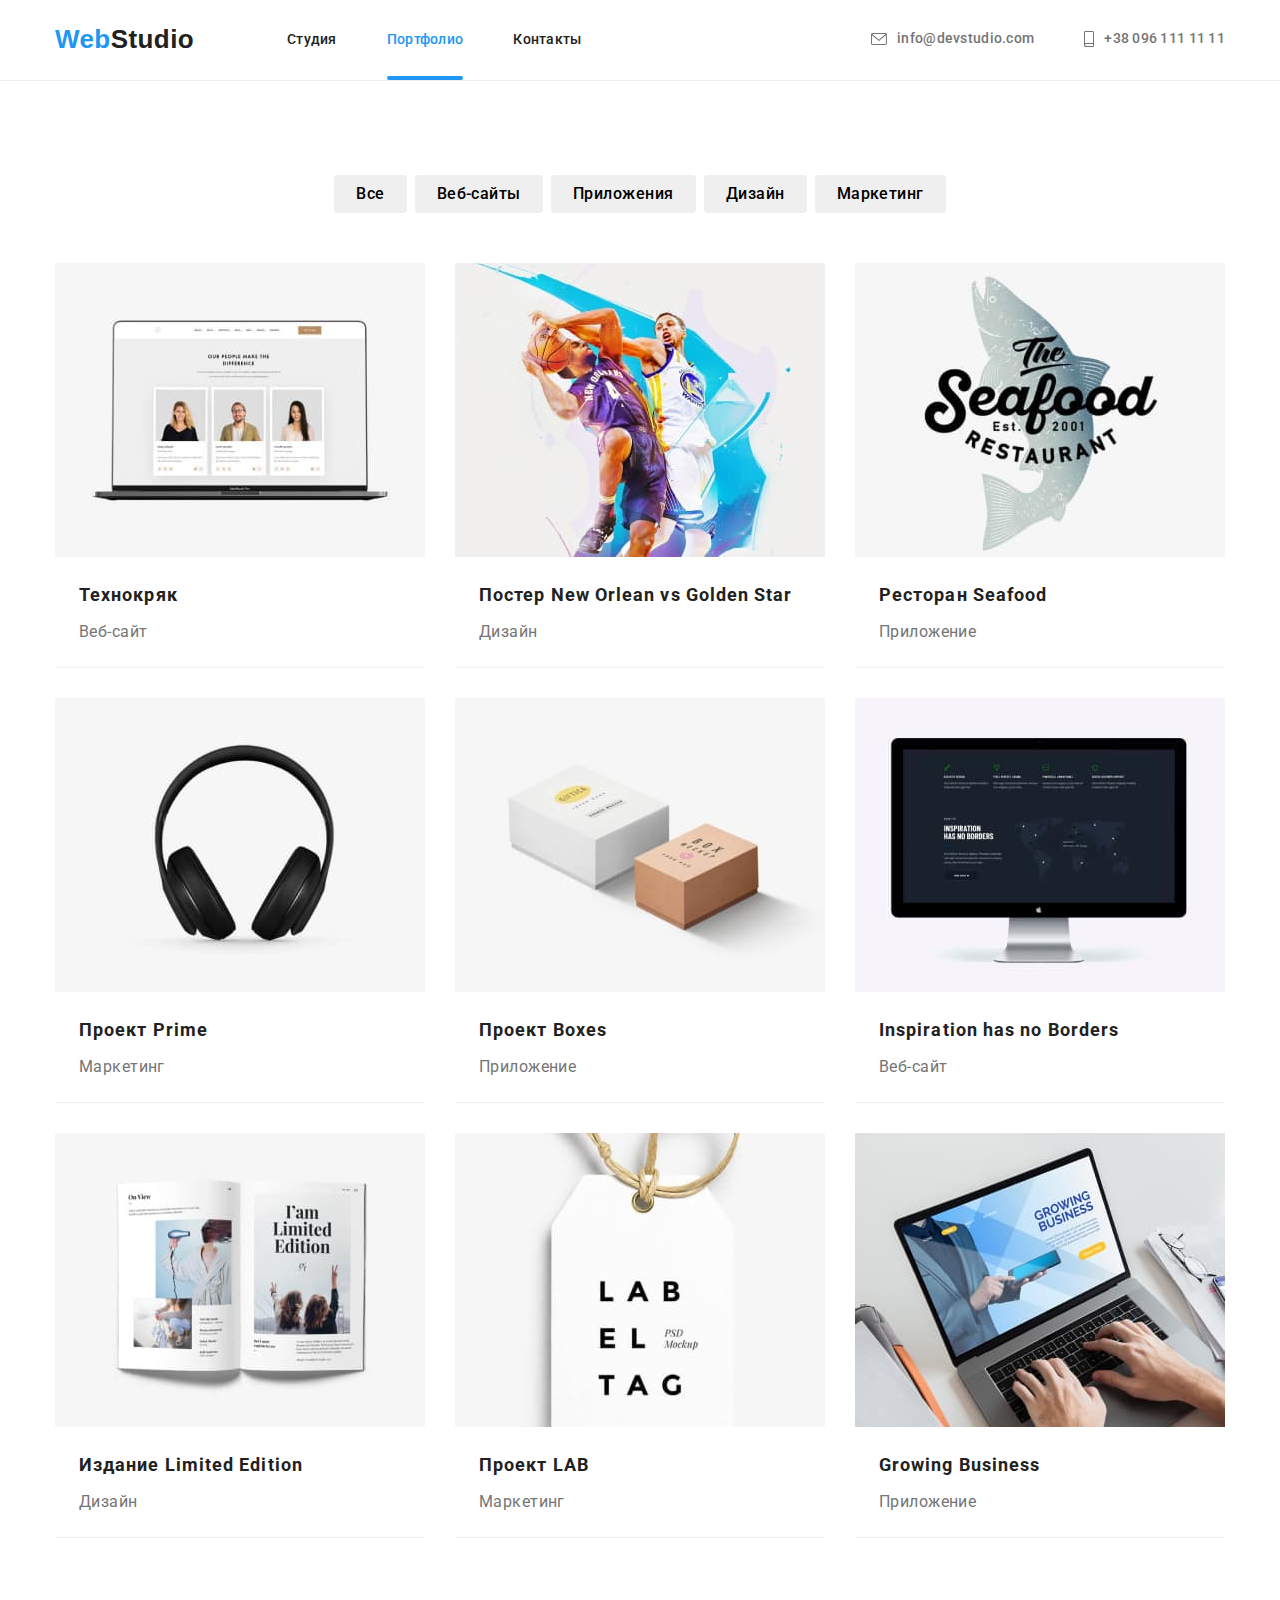
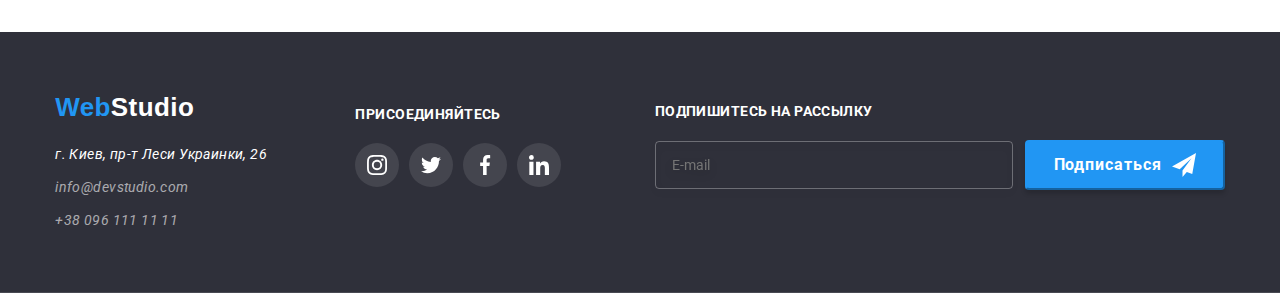
==== commit 5fb56bfc: "адаптація" ====
--- a/portfolio.html
+++ b/portfolio.html
@@ -19,8 +19,8 @@
         <nav class="nav">
           <a class="logo" href="./index.html"
             ><span class="logo__web">Web</span
-            ><span class="logo__studio--header">Studio</span></a
-          >
+            ><span class="logo__studio--header">Studio</span>
+          </a>
           <ul class="nav-list list">
             <li class="nav-list__item">
               <a class="nav-list__link" href="./index.html">Студия</a>
@@ -37,7 +37,7 @@
             </li>
           </ul>
         </nav>
-        <ul class="contackt list">
+        <ul class="contackt_list list">
           <li class="contackt__item">
             <a class="contackt__link" href="mailto:info@devstudio.com">
               <svg class="contackt__icon" width="16" height="10">
@@ -55,6 +55,68 @@
             >
           </li>
         </ul>
+        <button class="mob-button-open">
+          <svg class="mob-menu_icon" width="24px" height="16px">
+            <use href="./images/SVG/icon.svg#icon-menu"></use>
+          </svg>
+        </button>
+        <div class="mob-menu">
+          <nav class="mob-nav">
+            <button class="mob-button-close" type="button" data-modal-close>
+              <svg class="mob-button-close__icon" width="18px" height="18px">
+                <use href="./images/SVG/icon.svg#icon-close"></use>
+              </svg>
+            </button>
+            <ul class="mob-nav-list list">
+              <li class="mob-nav-list__item">
+                <a
+                  class="mob-nav-list__link mob-nav-item__link--current"
+                  href="./index.html"
+                  >Студия
+                </a>
+              </li>
+              <li class="mob-nav-list__item">
+                <a class="mob-nav-list__link" href="./portfolio.html"
+                  >Портфолио</a
+                >
+              </li>
+              <li class="mob-nav-list__item">
+                <a class="mob-nav-list__link" href=""> Контакты</a>
+              </li>
+            </ul>
+            <div>
+              <ul class="mob-contackt list">
+                <li class="mob-contackt__item">
+                  <a class="mob-contackt__tel" href="tel:+380961111111">
+                    +38 096 111 11 11</a
+                  >
+                </li>
+                <li class="mob-contackt__item">
+                  <a
+                    class="mob-contackt__email"
+                    href="mailto:info@devstudio.com"
+                  >
+                    info@devstudio.com
+                  </a>
+                </li>
+              </ul>
+              <ul class="mol-soc-list list">
+                <li class="mob-soc-item">
+                  <a href="" class="mob-soc-link__link">Instagram</a>
+                </li>
+                <li class="mob-soc-item">
+                  <a href="" class="mob-soc-link__link">Twitter</a>
+                </li>
+                <li class="mob-soc-item">
+                  <a href="" class="mob-soc-link__link">Facebook</a>
+                </li>
+                <li class="mob-soc-item">
+                  <a href="" class="mob-soc-link__link">LinkedIn</a>
+                </li>
+              </ul>
+            </div>
+          </nav>
+        </div>
       </div>
     </header>
     <main>
@@ -273,77 +335,90 @@
         </div>
       </section>
     </main>
-  <footer class="footer">
-    <div class="container">
-      <div class="address-container">
-        <a class="logo" href="./index.html">
-          <span class="logo__web">Web</span><span class="logo__studio--footer">Studio</span></a>
-        <address class="address">
-          <ul class="list">
-            <li class="addres__item">
-              <a class="address__footer"
-                href="https://www.google.com/maps/place/%D0%B1%D1%83%D0%BB.+%D0%9B%D0%B5%D1%81%D0%B8+%D0%A3%D0%BA%D1%80%D0%B0%D0%B8%D0%BD%D0%BA%D0%B8,+26,+%D0%9A%D0%B8%D0%B5%D0%B2,+%D0%A3%D0%BA%D1%80%D0%B0%D0%B8%D0%BD%D0%B0,+02000/data=!4m2!3m1!1s0x40d4cf0e033ecbe9:0x57a4dffefec77da0?sa=X&ved=2ahUKEwiqrJX89On3AhVQoI4IHcCcBigQ8gF6BAgMEAE">г.
-                Киев, пр-т Леси Украинки, 26</a>
-            </li>
-            <li class="addres__item">
-              <a class="contack-footter" href="mailto:info@devstudio.com">info@devstudio.com</a>
-            </li>
-            <li class="addres__item">
-              <a class="contack-footter" href="tel:+380961111111">+38 096 111 11 11</a>
+    <footer class="footer">
+      <div class="container">
+        <div class="address-container">
+          <a class="logo" href="./index.html">
+            <span class="logo__web">Web</span
+            ><span class="logo__studio--footer">Studio</span></a
+          >
+          <address class="address">
+            <ul class="list">
+              <li class="addres__item">
+                <a
+                  class="address__footer"
+                  href="https://www.google.com/maps/place/%D0%B1%D1%83%D0%BB.+%D0%9B%D0%B5%D1%81%D0%B8+%D0%A3%D0%BA%D1%80%D0%B0%D0%B8%D0%BD%D0%BA%D0%B8,+26,+%D0%9A%D0%B8%D0%B5%D0%B2,+%D0%A3%D0%BA%D1%80%D0%B0%D0%B8%D0%BD%D0%B0,+02000/data=!4m2!3m1!1s0x40d4cf0e033ecbe9:0x57a4dffefec77da0?sa=X&ved=2ahUKEwiqrJX89On3AhVQoI4IHcCcBigQ8gF6BAgMEAE"
+                  >г. Киев, пр-т Леси Украинки, 26</a
+                >
+              </li>
+              <li class="addres__item">
+                <a class="contack-footter" href="mailto:info@devstudio.com"
+                  >info@devstudio.com</a
+                >
+              </li>
+              <li class="addres__item">
+                <a class="contack-footter" href="tel:+380961111111"
+                  >+38 096 111 11 11</a
+                >
+              </li>
+            </ul>
+          </address>
+        </div>
+        <div class="icon-social-footer">
+          <h2 class="icon-social-footer__title">присоединяйтесь</h2>
+          <ul class="social-items list">
+            <li class="icon-social">
+              <a class="icon-social__link" href="">
+                <svg width="20px" height="20px">
+                  <use href="./images/SVG/icon.svg#icon-instagram"></use>
+                </svg>
+              </a>
+            </li>
+            <li class="icon-social">
+              <a class="icon-social__link" href="">
+                <svg width="20px" height="20px">
+                  <use href="./images/SVG/icon.svg#icon-twitter"></use>
+                </svg>
+              </a>
+            </li>
+            <li class="icon-social">
+              <a class="icon-social__link" href="">
+                <svg width="20px" height="20px">
+                  <use href="./images/SVG/icon.svg#icon-facebook"></use>
+                </svg>
+              </a>
+            </li>
+            <li class="icon-social">
+              <a class="icon-social__link" href="">
+                <svg width="20px" height="20px">
+                  <use href="./images/SVG/icon.svg#icon-linkedin"></use>
+                </svg>
+              </a>
             </li>
           </ul>
-        </address>
+        </div>
+        <div class="form-subscribe">
+          <form>
+            <h2 class="form-subscribe__title">Подпишитесь на рассылку</h2>
+            <div class="form-subscribe__container">
+              <label class="form-subscribe-label">
+                <input
+                  class="form-subscribe-fild"
+                  type="email"
+                  placeholder="E-mail"
+                  name="name"
+              /></label>
+              <button type="submit" class="form-subscribe__button">
+                Подписаться
+                <svg class="form-subscribe__icon" width="24px" height="24px">
+                  <use href="./images/SVG/icon.svg#icon-send"></use>
+                </svg>
+              </button>
+            </div>
+          </form>
+        </div>
       </div>
-      <div class="icon-social-footer">
-        <h2 class="icon-social-footer__title">присоединяйтесь</h2>
-        <ul class="social-items list">
-          <li class="icon-social">
-            <a class="icon-social__link" href="">
-              <svg width="20px" height="20px">
-                <use href="./images/SVG/icon.svg#icon-instagram"></use>
-              </svg>
-            </a>
-          </li>
-          <li class="icon-social">
-            <a class="icon-social__link" href="">
-              <svg width="20px" height="20px">
-                <use href="./images/SVG/icon.svg#icon-twitter"></use>
-              </svg>
-            </a>
-          </li>
-          <li class="icon-social">
-            <a class="icon-social__link" href="">
-              <svg width="20px" height="20px">
-                <use href="./images/SVG/icon.svg#icon-facebook"></use>
-              </svg>
-            </a>
-          </li>
-          <li class="icon-social">
-            <a class="icon-social__link" href="">
-              <svg width="20px" height="20px">
-             <use href="./images/SVG/icon.svg#icon-linkedin"></use>
-              </svg>
-            </a>
-          </li>
-        </ul>
-      </div>
-      <div class="form-subscribe">
-        <form>
-          <h2 class="form-subscribe__title">Подпишитесь на рассылку</h2>
-          <div class="form-subscribe__container">
-            <label class="form-subscribe-label">
-              <input class="form-subscribe-fild" type="email" placeholder="E-mail" name="name" /></label>
-            <button type="submit" class="form-subscribe__button">
-              Подписаться
-              <svg class="form-subscribe__icon" width="24px" height="24px">
-                <use href="./images/SVG/icon.svg#icon-send"></use>
-              </svg>
-            </button>
-          </div>
-        </form>
-      </div>
-    </div>
-  </footer>
+    </footer>
+    <script src="./js/mobile-menu.js"></script>
   </body>
 </html>
-
--- a/css/main.min.css
+++ b/css/main.min.css
@@ -1 +1 @@
-/*! modern-normalize v1.1.0 | MIT License | https://github.com/sindresorhus/modern-normalize */*,::before,::after{-webkit-box-sizing:border-box;box-sizing:border-box}html{line-height:1.15;-webkit-text-size-adjust:100%;-moz-tab-size:4;-o-tab-size:4;tab-size:4}body{margin:0;font-family:system-ui,-apple-system,"Segoe UI",Roboto,Helvetica,Arial,sans-serif,"Apple Color Emoji","Segoe UI Emoji"}hr{height:0;color:inherit}abbr[title]{-webkit-text-decoration:underline dotted;text-decoration:underline dotted}b,strong{font-weight:bolder}code,kbd,samp,pre{font-family:ui-monospace,SFMono-Regular,Consolas,"Liberation Mono",Menlo,monospace;font-size:1em}small{font-size:80%}sub,sup{font-size:75%;line-height:0;position:relative;vertical-align:baseline}sub{bottom:-0.25em}sup{top:-0.5em}table{text-indent:0;border-color:inherit}button,input,optgroup,select,textarea{font-family:inherit;font-size:100%;line-height:1.15;margin:0}button,select{text-transform:none}button,[type=button],[type=reset],[type=submit]{-webkit-appearance:button}::-moz-focus-inner{border-style:none;padding:0}:-moz-focusring{outline:1px dotted ButtonText}:-moz-ui-invalid{box-shadow:none}legend{padding:0}progress{vertical-align:baseline}::-webkit-inner-spin-button,::-webkit-outer-spin-button{height:auto}[type=search]{-webkit-appearance:textfield;outline-offset:-2px}::-webkit-search-decoration{-webkit-appearance:none}::-webkit-file-upload-button{-webkit-appearance:button;font:inherit}summary{display:list-item}h1,h2,h3,h4,h5,h6,p,ul{margin:0;padding:0}ul{list-style:none}body{font-family:"Roboto",sans-serif;font-size:14px;letter-spacing:.03em;color:var(--color-main)}img{display:block;width:100%;height:auto}:root{--color-main: #757575;--color-pre: #212121;--color-accent: #2196f3}.visually-hidden{position:absolute;white-space:nowrap;width:1px;height:1px;overflow:hidden;border:0;padding:0;clip:rect(0 0 0 0);-webkit-clip-path:inset(50%);clip-path:inset(50%);margin:-1px}.container{max-width:100%;margin:0 auto;padding:0 15px}@media screen and (min-width: 480px){.container{max-width:480px}}@media screen and (min-width: 768px){.container{max-width:768px}}@media screen and (min-width: 1200px){.container{max-width:1200px}}.section{padding-top:60px;padding-bottom:60px}@media screen and (min-width: 1200px){.section{padding-top:94px;padding-bottom:94px}}.hero{background-image:-webkit-gradient(linear, left top, left bottom, from(rgba(47, 48, 58, 0.4)), to(rgba(47, 48, 58, 0.4))),url(../images/hero_mob.jpg);background-image:linear-gradient(rgba(47, 48, 58, 0.4), rgba(47, 48, 58, 0.4)),url(../images/hero_mob.jpg);padding-top:118px;padding-bottom:118px;background-position:center;background-repeat:no-repeat;background-size:cover;margin:0 auto}@media(min-device-pixel-ratio: 2),(-webkit-min-device-pixel-ratio: 2),(min-resolution: 192dpi),(min-resolution: 2dppx){.hero{background-image:-webkit-gradient(linear, left top, left bottom, from(rgba(47, 48, 58, 0.4)), to(rgba(47, 48, 58, 0.4))),url(../images/hero_mobx2.jpg);background-image:linear-gradient(rgba(47, 48, 58, 0.4), rgba(47, 48, 58, 0.4)),url(../images/hero_mobx2.jpg)}}@media screen and (min-width: 480px){.hero{max-width:480px}}@media screen and (min-width: 768px){.hero{max-width:768px;background-image:-webkit-gradient(linear, left top, left bottom, from(rgba(47, 48, 58, 0.4)), to(rgba(47, 48, 58, 0.4))),url(../images/hero_tab.jpg);background-image:linear-gradient(rgba(47, 48, 58, 0.4), rgba(47, 48, 58, 0.4)),url(../images/hero_tab.jpg)}}@media screen and (min-width: 768px)and (min-device-pixel-ratio: 2),screen and (min-width: 768px)and (-webkit-min-device-pixel-ratio: 2),screen and (min-width: 768px)and (min-resolution: 192dpi),screen and (min-width: 768px)and (min-resolution: 2dppx){.hero{background-image:-webkit-gradient(linear, left top, left bottom, from(rgba(47, 48, 58, 0.4)), to(rgba(47, 48, 58, 0.4))),url(../images/hero_tabx2.jpg);background-image:linear-gradient(rgba(47, 48, 58, 0.4), rgba(47, 48, 58, 0.4)),url(../images/hero_tabx2.jpg)}}@media screen and (min-width: 1200px){.hero{max-width:1600px;padding-top:200px;padding-bottom:200px;background-image:-webkit-gradient(linear, left top, left bottom, from(rgba(47, 48, 58, 0.4)), to(rgba(47, 48, 58, 0.4))),url(../images/hero.jpg);background-image:linear-gradient(rgba(47, 48, 58, 0.4), rgba(47, 48, 58, 0.4)),url(../images/hero.jpg)}}@media screen and (min-width: 1200px)and (min-device-pixel-ratio: 2),screen and (min-width: 1200px)and (-webkit-min-device-pixel-ratio: 2),screen and (min-width: 1200px)and (min-resolution: 192dpi),screen and (min-width: 1200px)and (min-resolution: 2dppx){.hero{background-image:-webkit-gradient(linear, left top, left bottom, from(rgba(47, 48, 58, 0.4)), to(rgba(47, 48, 58, 0.4))),url(../images/herox2.jpg);background-image:linear-gradient(rgba(47, 48, 58, 0.4), rgba(47, 48, 58, 0.4)),url(../images/herox2.jpg)}}.hero__title{font-weight:900;text-align:center;letter-spacing:.06em;text-transform:uppercase;font-size:26px;line-height:1.61;color:#fff;max-width:360px;margin:0 auto 30px}@media screen and (min-width: 1200px){.hero__title{max-width:696px;font-size:44px;line-height:1.36}}.hero__button{font-weight:700;font-size:16px;line-height:1.88;-webkit-box-align:center;-ms-flex-align:center;align-items:center;text-align:center;letter-spacing:.06em;color:#fff;display:block;background-color:var(--color-accent);cursor:pointer;margin:0 auto;padding:10px 32px;border:0px;border-radius:4px}.header{display:none}@media screen and (min-width: 768px){.header{display:block;padding-top:21px;padding-bottom:21px;border-bottom:1px solid #ececec}}@media screen and (min-width: 1200px){.header{display:block;padding-top:24px;padding-bottom:25px}}.header .container{display:-webkit-box;display:-ms-flexbox;display:flex;-webkit-box-align:center;-ms-flex-align:center;align-items:center}.nav{display:-webkit-box;display:-ms-flexbox;display:flex;-webkit-box-align:center;-ms-flex-align:center;align-items:center}.nav-list{display:-webkit-box;display:-ms-flexbox;display:flex}.nav-list__link{text-decoration:none;font-weight:500;font-size:14px;line-height:1.14;letter-spacing:.02em;color:var(--color-pre);padding:33px 0;-webkit-transition:color 250ms cubic-bezier(0.4, 0, 0.2, 1);transition:color 250ms cubic-bezier(0.4, 0, 0.2, 1);position:relative}.nav-list__link:active{color:red}.nav-list__link:hover,.nav-list__link:focus{color:#2196f3}.nav-list__item:not(:last-child){margin-right:50px}.contackt{margin-left:auto}@media screen and (min-width: 1200px){.contackt{display:-webkit-box;display:-ms-flexbox;display:flex}}.contackt__link{text-decoration:none;font-weight:500;font-size:12px;line-height:1.17;letter-spacing:.02em;color:var(--color-main);display:-webkit-box;display:-ms-flexbox;display:flex;-webkit-box-align:center;-ms-flex-align:center;align-items:center;-webkit-transition:color 250ms cubic-bezier(0.4, 0, 0.2, 1);transition:color 250ms cubic-bezier(0.4, 0, 0.2, 1)}.contackt__link:hover,.contackt__link:focus{color:var(--color-accent)}@media screen and (min-width: 1200px){.contackt__link{display:-webkit-box;display:-ms-flexbox;display:flex;font-size:14px;line-height:1.14}}.contackt__icon{fill:currentColor;-webkit-box-align:baseline;-ms-flex-align:baseline;align-items:baseline;margin-right:10px;height:14px}@media screen and (min-width: 1200px){.contackt__icon{height:16px}}.contackt__item:not(:last-child){margin-bottom:10px}@media screen and (min-width: 1200px){.contackt__item:not(:last-child){margin-bottom:0;margin-right:50px}}.contackt__item:hover,.contackt__item:focus{color:var(--color-accent)}.about__list{display:-webkit-box;display:-ms-flexbox;display:flex;-ms-flex-wrap:wrap;flex-wrap:wrap;gap:30px;-webkit-box-pack:justify;-ms-flex-pack:justify;justify-content:space-between}.about__item{width:100%}@media screen and (min-width: 768px){.about__item{width:calc((100% - 30px)/2)}}@media screen and (min-width: 1200px){.about__item{width:calc((100% - 90px)/4)}}.about__title{font-weight:700;font-size:14px;line-height:1.14;text-transform:uppercase;color:var(--color-pre);margin-bottom:10px}.text{font-family:"Roboto";font-size:14px;line-height:1.71}.gallery{display:none}@media screen and (min-width: 1200px){.gallery{display:block;padding-top:0}.gallery-list{display:-webkit-box;display:-ms-flexbox;display:flex;gap:30px}.gallery__title{font-weight:700;font-size:36px;line-height:1.17;text-align:center;color:var(--color-pre);margin-bottom:50px}.gallery-list__foto{position:relative;width:100%;height:100%}.gallery-list__description{position:absolute;bottom:0;font-family:"Roboto";font-style:normal;font-weight:700;font-size:14px;line-height:1.14;text-transform:uppercase;display:-webkit-box;display:-ms-flexbox;display:flex;-webkit-box-align:center;-ms-flex-align:center;align-items:center;-webkit-box-pack:center;-ms-flex-pack:center;justify-content:center;background-color:rgba(47,48,58,.8);color:#fff;width:370px;height:70px}}.client__title{font-family:"Roboto";font-style:normal;font-weight:700;font-size:28px;line-height:1.18;text-align:center;margin-bottom:30px;color:#212121}@media screen and (min-width: 1200px){.client__title{font-size:36px;line-height:1.19;margin-bottom:50px}}.client-icon{display:-webkit-box;display:-ms-flexbox;display:flex;-webkit-box-pack:justify;-ms-flex-pack:justify;justify-content:space-between;-ms-flex-wrap:wrap;flex-wrap:wrap;gap:30px}.client-icon__item{width:calc((100% - 30px)/2);border:1px solid #afb1b8;border-radius:4px}@media screen and (min-width: 768px){.client-icon__item{width:calc((100% - 60px)/3);border:1px solid #afb1b8;border-radius:4px}}@media screen and (min-width: 1200px){.client-icon__item{width:calc((100% - 150px)/6);border:1px solid #afb1b8;border-radius:4px}}.client-icon__item:hover{border-color:var(--color-accent);color:var(--color-accent)}.clients-icon__link{height:92px;display:-webkit-box;display:-ms-flexbox;display:flex;-webkit-box-pack:center;-ms-flex-pack:center;justify-content:center;-webkit-box-align:center;-ms-flex-align:center;align-items:center;color:#afb1b8;-webkit-transition:color 250ms cubic-bezier(0.4, 0, 0.2, 1),border-color 250ms cubic-bezier(0.4, 0, 0.2, 1);transition:color 250ms cubic-bezier(0.4, 0, 0.2, 1),border-color 250ms cubic-bezier(0.4, 0, 0.2, 1)}.clients-icon__link:hover{border-color:var(--color-accent);color:var(--color-accent)}.clients-icon__svg{fill:currentColor}.backdrop{position:fixed;top:0;left:0;width:100%;height:100%;background-color:rgba(0,0,0,.2);-webkit-transition:opacity 250ms cubic-bezier(0.4, 0, 0.2, 1),visibility 250ms cubic-bezier(0.4, 0, 0.2, 1);transition:opacity 250ms cubic-bezier(0.4, 0, 0.2, 1),visibility 250ms cubic-bezier(0.4, 0, 0.2, 1)}.is-hidden .modal{-webkit-transform:translate(-50%, -50%) scale(0);transform:translate(-50%, -50%) scale(0)}.modal{position:absolute;top:50%;left:50%;width:100%;font-size:12px;line-height:1.17;max-width:450px;height:609px;padding:40px;-webkit-transform:translate(-50%, -50%) scale(1);transform:translate(-50%, -50%) scale(1);background-color:#fff;border-radius:4px;-webkit-box-shadow:0px 1px 3px rgba(0,0,0,.12),0px 1px 1px rgba(0,0,0,.14),0px 2px 1px rgba(0,0,0,.2);box-shadow:0px 1px 3px rgba(0,0,0,.12),0px 1px 1px rgba(0,0,0,.14),0px 2px 1px rgba(0,0,0,.2);-webkit-transition:-webkit-transform 250ms cubic-bezier(0.4, 0, 0.2, 1);transition:-webkit-transform 250ms cubic-bezier(0.4, 0, 0.2, 1);transition:transform 250ms cubic-bezier(0.4, 0, 0.2, 1);transition:transform 250ms cubic-bezier(0.4, 0, 0.2, 1), -webkit-transform 250ms cubic-bezier(0.4, 0, 0.2, 1)}@media screen and (min-width: 1200px){.modal{max-width:528px;height:581px;font-size:14px;line-height:1.17}}.button-close{position:absolute;top:8px;right:8px;width:30px;height:30px;border-radius:50%;border:1px solid rgba(0,0,0,.1);background-color:#fff;display:-webkit-box;display:-ms-flexbox;display:flex;-webkit-box-pack:center;-ms-flex-pack:center;justify-content:center;-webkit-box-align:center;-ms-flex-align:center;align-items:center;-webkit-transition:fill 250ms cubic-bezier(0.4, 0, 0.2, 1);transition:fill 250ms cubic-bezier(0.4, 0, 0.2, 1);cursor:pointer}.button-close :hover,.button-close :focus{fill:var(--color-accent)}.button-close__icon{fill:#000}.is-hidden{opacity:0;visibility:hidden;pointer-events:none}.model__title{font-family:"Roboto";font-weight:700;font-size:20px;line-height:1.15;text-align:center;color:#212121;margin-bottom:12px}.modal-form-field{margin-bottom:10px}.modal-lable-text{display:block;font-size:12px;line-height:1.16;margin-bottom:4px}.modal-lable{cursor:pointer}.modal-input{width:100%;height:40px;padding:12px 10px 12px 42px;border:1px solid rgba(33,33,33,.2);border-radius:4px;cursor:inherit;outline:rgba(0,0,0,0);-webkit-transition:border-color 250ms cubic-bezier(0.4, 0, 0.2, 1);transition:border-color 250ms cubic-bezier(0.4, 0, 0.2, 1)}.modal-input:focus{border-color:var(--color-accent)}.modal-input-fild{position:relative}.modal-icon{position:absolute;top:50%;left:12px;-webkit-transform:translateY(-50%);transform:translateY(-50%);-webkit-transition:fill 250ms cubic-bezier(0.4, 0, 0.2, 1);transition:fill 250ms cubic-bezier(0.4, 0, 0.2, 1)}.modal-input:focus+.modal-icon{fill:var(--color-accent)}.modal-textarea{width:100%;resize:none;padding:12px 16px}.modal-form-textarea{margin-bottom:20px;outline:rgba(0,0,0,0)}.modal-textarea{display:block;width:100%;height:120px;outline:rgba(0,0,0,0);border:1px solid rgba(33,33,33,.2);border-radius:4px;-webkit-transition:border-color 250ms cubic-bezier(0.4, 0, 0.2, 1);transition:border-color 250ms cubic-bezier(0.4, 0, 0.2, 1);cursor:pointer}.modal-textarea:focus{border-color:var(--color-accent)}.modal-form-contract{margin-bottom:30px}.modal-checkbox{min-width:16px;min-height:15px;border:1px solid #212121;border-radius:2px;-webkit-transition:background-color 250ms cubic-bezier(0.4, 0, 0.2, 1);transition:background-color 250ms cubic-bezier(0.4, 0, 0.2, 1)}.modal-contract-checkbox:checked+.modal-checkbox{background-color:var(--color-accent);background-image:url(../images/SVG/icon/check.svg);background-origin:border-box;border:none;background-size:contain}.modal-lable-contract{display:-webkit-box;display:-ms-flexbox;display:flex;-webkit-box-pack:center;-ms-flex-pack:center;justify-content:center;-webkit-box-align:center;-ms-flex-align:center;align-items:center;cursor:pointer}.modal-text-checkbox{margin-left:7px;line-height:1.71}.modal-link-contract{color:var(--color-accent)}.modal-button-submit{font-family:"Roboto";font-weight:700;font-size:16px;line-height:1.88;letter-spacing:.06em;color:#fff;display:-webkit-box;display:-ms-flexbox;display:flex;-webkit-box-pack:center;-ms-flex-pack:center;justify-content:center;-webkit-box-align:center;-ms-flex-align:center;align-items:center;width:200px;height:50px;background-color:#188ce8;border-color:rgba(0,0,0,0);-webkit-box-shadow:0px 4px 4px rgba(0,0,0,.15);box-shadow:0px 4px 4px rgba(0,0,0,.15);border-radius:4px;margin:0 auto;cursor:pointer}.example-link{text-decoration:none}.example{padding-top:94px;padding-bottom:94px}.example-list{display:-webkit-box;display:-ms-flexbox;display:flex;-ms-flex-wrap:wrap;flex-wrap:wrap;gap:30px}.example-caption{padding-top:20px;padding-bottom:20px;padding-left:24px}.example-title{font-weight:700;font-size:18px;line-height:2;letter-spacing:.06em;color:var(--color-pre);margin-bottom:4px}.example-text{font-size:16px;line-height:1.88;color:var(--color-main)}.example-item{width:370px;border-bottom:1px solid #eee}.example-link{display:block;-webkit-transition:-webkit-box-shadow 250ms cubic-bezier(0.4, 0, 0.2, 1);transition:-webkit-box-shadow 250ms cubic-bezier(0.4, 0, 0.2, 1);transition:box-shadow 250ms cubic-bezier(0.4, 0, 0.2, 1);transition:box-shadow 250ms cubic-bezier(0.4, 0, 0.2, 1), -webkit-box-shadow 250ms cubic-bezier(0.4, 0, 0.2, 1)}.example-link:hover,.example-link:focus{-webkit-box-shadow:0px 1px 1px rgba(0,0,0,.12),0px 4px 4px rgba(0,0,0,.06),1px 4px 6px rgba(0,0,0,.16);box-shadow:0px 1px 1px rgba(0,0,0,.12),0px 4px 4px rgba(0,0,0,.06),1px 4px 6px rgba(0,0,0,.16)}.example-container-foto{position:relative;width:100%;height:100%;overflow:hidden}.example-description{position:absolute;bottom:-100%;font-family:"Roboto";font-style:normal;font-weight:400;font-size:18px;line-height:1.56;color:#fff;background-color:var(--color-accent);padding:63px 24px 63px;width:100%;height:100%;overflow:hidden;-webkit-transition:-webkit-transform 250ms cubic-bezier(0.4, 0, 0.2, 1);transition:-webkit-transform 250ms cubic-bezier(0.4, 0, 0.2, 1);transition:transform 250ms cubic-bezier(0.4, 0, 0.2, 1);transition:transform 250ms cubic-bezier(0.4, 0, 0.2, 1), -webkit-transform 250ms cubic-bezier(0.4, 0, 0.2, 1)}.example-link:hover .example-description{-webkit-transform:translateY(-100%);transform:translateY(-100%)}.developer{background-image:-webkit-gradient(linear, left top, left bottom, from(#f5f4fa), to(#f5f4fa));background-image:linear-gradient(#f5f4fa, #f5f4fa);background-size:100%;max-width:480px;background-position:center;background-repeat:no-repeat;margin:0 auto}@media screen and (min-width: 768px){.developer{background-size:764px;max-width:764px}}@media screen and (min-width: 1200px){.developer{background-size:1600px;max-width:1600px}}.developer__title{font-weight:700;font-size:28px;line-height:1.17;text-align:center;color:var(--color-pre);margin-bottom:30px}@media screen and (min-width: 1200px){.developer__title{font-size:36px;line-height:1.14;margin-bottom:50px}}.developer-list{display:-webkit-box;display:-ms-flexbox;display:flex;-ms-flex-wrap:wrap;flex-wrap:wrap;gap:30px}.developer-list__item{background-color:#fff;border-radius:0px 0px 4px 4px;-webkit-box-shadow:0px 1px 3px rgba(0,0,0,.12),0px 1px 1px rgba(0,0,0,.14),0px 2px 1px rgba(0,0,0,.2);box-shadow:0px 1px 3px rgba(0,0,0,.12),0px 1px 1px rgba(0,0,0,.14),0px 2px 1px rgba(0,0,0,.2);width:100%}@media screen and (min-width: 768px){.developer-list__item{width:calc((100% - 30px)/2)}}@media screen and (min-width: 1200px){.developer-list__item{width:calc((100% - 90px)/4)}}.developer-caption{padding-top:30px;padding-bottom:30px}.developer-caption__name{font-weight:500;font-size:16px;line-height:1.19;text-align:center;color:var(--color-pre);margin-bottom:10px}.developer-caption__profession{text-align:center;margin-bottom:28px}.footer{background-image:-webkit-gradient(linear, left top, left bottom, from(#2f303a), to(#2f303a));background-image:linear-gradient(#2f303a, #2f303a);background-repeat:no-repeat;background-size:100%;max-width:480px;background-position:center;padding-top:60px;padding-bottom:60px;margin:0 auto}@media screen and (min-width: 768px){.footer{max-width:768px}}@media screen and (min-width: 1200px){.footer{max-width:1600px}}.footer .container{display:-webkit-box;display:-ms-flexbox;display:flex;-webkit-box-pack:center;-ms-flex-pack:center;justify-content:center;-webkit-box-orient:vertical;-webkit-box-direction:normal;-ms-flex-direction:column;flex-direction:column;-ms-flex-wrap:wrap;flex-wrap:wrap}@media screen and (min-width: 768px){.footer .container{-ms-flex-pack:distribute;justify-content:space-around;-webkit-box-orient:horizontal;-webkit-box-direction:normal;-ms-flex-direction:row;flex-direction:row}}@media screen and (min-width: 1200px){.footer .container{-webkit-box-orient:horizontal;-webkit-box-direction:normal;-ms-flex-direction:row;flex-direction:row}}w .footer .logo{display:-webkit-box;display:-ms-flexbox;display:flex;-webkit-box-pack:center;-ms-flex-pack:center;justify-content:center;margin-right:0;margin-bottom:20px}@media screen and (min-width: 1200px){w .footer .logo{display:block}}@media screen and (min-width: 1200px){.address-container{min-width:300px}}.address{margin-bottom:60px}@media screen and (min-width: 1200px){.address{margin-bottom:0}}.address__footer{font-size:14px;line-height:1.71;color:#fff;text-decoration:none;-webkit-transition:color 250ms cubic-bezier(0.4, 0, 0.2, 1);transition:color 250ms cubic-bezier(0.4, 0, 0.2, 1)}.address__footer:hover,.address__footer:focus{color:var(--color-accent)}.addres__item:not(:last-child){margin-bottom:9px}.addres__item{display:-webkit-box;display:-ms-flexbox;display:flex;-webkit-box-pack:center;-ms-flex-pack:center;justify-content:center}@media screen and (min-width: 1200px){.addres__item{display:block}}.addres__item:not(:last-child){margin-bottom:9px}.contack-footter{font-size:14px;line-height:1.71;color:rgba(255,255,255,.6);text-decoration:none;-webkit-transition:color 250ms cubic-bezier(0.4, 0, 0.2, 1);transition:color 250ms cubic-bezier(0.4, 0, 0.2, 1)}.contack-footter:hover,.contack-footter:focus{color:var(--color-accent)}.icon-social-footer{display:-webkit-box;display:-ms-flexbox;display:flex;-webkit-box-orient:vertical;-webkit-box-direction:normal;-ms-flex-direction:column;flex-direction:column;margin-bottom:60px}@media screen and (min-width: 1200px){.icon-social-footer{display:block;margin-top:15px;margin-bottom:0}}.icon-social-footer__title{display:block;font-family:"Roboto";font-weight:700;font-size:14px;line-height:1.14;text-transform:uppercase;color:#fff;margin:0 auto;margin-bottom:20px}.icon-items-footer{display:-webkit-box;display:-ms-flexbox;display:flex}.footer .icon-social{background-color:rgba(255,255,255,.1)}.footer .icon-social__link{fill:#fff;-webkit-transition:background-color 250ms cubic-bezier(0.4, 0, 0.2, 1);transition:background-color 250ms cubic-bezier(0.4, 0, 0.2, 1)}.logo{font-family:"Releway",sans-serif;font-weight:700;font-size:24px;line-height:1.17;text-decoration:none;word-spacing:0;margin-right:88px}@media screen and (min-width: 1200px){.logo{margin-right:93px;font-size:26px;line-height:1.19}}.logo__web{color:var(--color-accent)}.logo__studio--header{color:var(--color-pre)}.logo__studio--footer{color:#fff}.nav-item__link--current{color:var(--color-accent)}.nav-item__link--current::after{position:absolute;bottom:0;content:"";width:100%;height:4px;background-color:var(--color-accent);display:block;border-radius:2px}.about__icon{width:100%;height:120px;border-radius:4px;background-color:#f5f4fa;display:-webkit-box;display:-ms-flexbox;display:flex;-webkit-box-pack:center;-ms-flex-pack:center;justify-content:center;-webkit-box-align:center;-ms-flex-align:center;align-items:center;margin-bottom:30px}.developer .icon-social__link{fill:#afb1b8;-webkit-transition:fill 250ms cubic-bezier(0.4, 0, 0.2, 1),background-color 250ms cubic-bezier(0.4, 0, 0.2, 1);transition:fill 250ms cubic-bezier(0.4, 0, 0.2, 1),background-color 250ms cubic-bezier(0.4, 0, 0.2, 1)}.social-items{display:-webkit-box;display:-ms-flexbox;display:flex;-webkit-box-pack:center;-ms-flex-pack:center;justify-content:center}.icon-social{width:44px;height:44px;border-radius:50%}.icon-social__link{width:100%;height:100%;border-radius:50%;display:-webkit-box;display:-ms-flexbox;display:flex;-webkit-box-pack:center;-ms-flex-pack:center;justify-content:center;-webkit-box-align:center;-ms-flex-align:center;align-items:center}.icon-social:not(:last-child){margin-right:10px}.icon-social__link:hover,.icon-social__link:focus{background-color:var(--color-accent)}.developer .icon-social__link:hover,.developer .icon-social__link:focus{fill:#fff}@media screen and (min-width: 1200px){.form-subscribe{padding-top:12px;margin-left:93px}}.form-subscribe__title{display:-webkit-box;display:-ms-flexbox;display:flex;-webkit-box-pack:center;-ms-flex-pack:center;justify-content:center;font-weight:700;font-size:14px;line-height:1.14;text-transform:uppercase;color:#fff;margin-bottom:20px}@media screen and (min-width: 1200px){.form-subscribe__title{display:block}}.form-subscribe__container{display:-webkit-box;display:-ms-flexbox;display:flex;-webkit-box-orient:vertical;-webkit-box-direction:normal;-ms-flex-direction:column;flex-direction:column;-webkit-box-align:center;-ms-flex-align:center;align-items:center}@media screen and (min-width: 1200px){.form-subscribe__container{-webkit-box-orient:horizontal;-webkit-box-direction:normal;-ms-flex-direction:row;flex-direction:row}}.form-subscribe-label{display:-webkit-box;display:-ms-flexbox;display:flex;-webkit-box-pack:center;-ms-flex-pack:center;justify-content:center;width:100%}@media screen and (min-width: 1200px){.form-subscribe-label{display:block;width:370px}}.form-subscribe-fild{color:#fff;padding:15px 16px;width:100%;max-width:450px;background-color:rgba(0,0,0,0);border:1px solid rgba(255,255,255,.3);-webkit-filter:drop-shadow(0px 4px 4px rgba(0, 0, 0, 0.15));filter:drop-shadow(0px 4px 4px rgba(0, 0, 0, 0.15));border-radius:4px;outline:rgba(0,0,0,0);margin-bottom:20px}.form-subscribe-fild:focus{border-color:var(--color-accent)}@media screen and (min-width: 768px){.form-subscribe-fild{width:450px}}@media screen and (min-width: 1200px){.form-subscribe-fild{width:358px;margin-bottom:0;margin-right:12px}}.form-subscribe__button{display:-webkit-box;display:-ms-flexbox;display:flex;-webkit-box-align:center;-ms-flex-align:center;align-items:center;-webkit-box-pack:center;-ms-flex-pack:center;justify-content:center;font-family:"Roboto";font-style:normal;font-weight:700;font-size:16px;line-height:1.88;width:200px;height:50px;letter-spacing:.06em;color:#fff;background-color:var(--color-accent);-webkit-box-shadow:0px 4px 4px rgba(0,0,0,.15);box-shadow:0px 4px 4px rgba(0,0,0,.15);border-radius:4px;border-color:#2196f3;cursor:pointer}.form-subscribe__icon{margin-left:10px}.button-list{display:-webkit-box;display:-ms-flexbox;display:flex;-ms-flex-wrap:wrap;flex-wrap:wrap;-webkit-box-pack:left;-ms-flex-pack:left;justify-content:left;gap:8px;margin-bottom:50px}@media screen and (min-width: 768px){.button-list{-webkit-box-pack:center;-ms-flex-pack:center;justify-content:center}}@media screen and (min-width: 1200px){.button-list{-webkit-box-pack:center;-ms-flex-pack:center;justify-content:center}}.menu-button{font-weight:500;font-size:16px;line-height:1.62;text-align:center;letter-spacing:.03em;padding:6px 22px;border:0;border-radius:4px;-webkit-transition:background-color 250ms cubic-bezier(0.4, 0, 0.2, 1),color 250ms cubic-bezier(0.4, 0, 0.2, 1),-webkit-box-shadow 250ms cubic-bezier(0.4, 0, 0.2, 1);transition:background-color 250ms cubic-bezier(0.4, 0, 0.2, 1),color 250ms cubic-bezier(0.4, 0, 0.2, 1),-webkit-box-shadow 250ms cubic-bezier(0.4, 0, 0.2, 1);transition:background-color 250ms cubic-bezier(0.4, 0, 0.2, 1),color 250ms cubic-bezier(0.4, 0, 0.2, 1),box-shadow 250ms cubic-bezier(0.4, 0, 0.2, 1);transition:background-color 250ms cubic-bezier(0.4, 0, 0.2, 1),color 250ms cubic-bezier(0.4, 0, 0.2, 1),box-shadow 250ms cubic-bezier(0.4, 0, 0.2, 1),-webkit-box-shadow 250ms cubic-bezier(0.4, 0, 0.2, 1)}.menu-button:hover,.menu-button:focus{background-color:var(--color-accent);color:#fff;cursor:pointer;-webkit-box-shadow:0px 3px 1px rgba(0,0,0,.1),0px 1px 2px rgba(0,0,0,.08),0px 2px 2px rgba(0,0,0,.12);box-shadow:0px 3px 1px rgba(0,0,0,.1),0px 1px 2px rgba(0,0,0,.08),0px 2px 2px rgba(0,0,0,.12)}/*# sourceMappingURL=main.min.css.map */+/*! modern-normalize v1.1.0 | MIT License | https://github.com/sindresorhus/modern-normalize */*,::before,::after{-webkit-box-sizing:border-box;box-sizing:border-box}html{line-height:1.15;-webkit-text-size-adjust:100%;-moz-tab-size:4;-o-tab-size:4;tab-size:4}body{margin:0;font-family:system-ui,-apple-system,"Segoe UI",Roboto,Helvetica,Arial,sans-serif,"Apple Color Emoji","Segoe UI Emoji"}hr{height:0;color:inherit}abbr[title]{-webkit-text-decoration:underline dotted;text-decoration:underline dotted}b,strong{font-weight:bolder}code,kbd,samp,pre{font-family:ui-monospace,SFMono-Regular,Consolas,"Liberation Mono",Menlo,monospace;font-size:1em}small{font-size:80%}sub,sup{font-size:75%;line-height:0;position:relative;vertical-align:baseline}sub{bottom:-0.25em}sup{top:-0.5em}table{text-indent:0;border-color:inherit}button,input,optgroup,select,textarea{font-family:inherit;font-size:100%;line-height:1.15;margin:0}button,select{text-transform:none}button,[type=button],[type=reset],[type=submit]{-webkit-appearance:button}::-moz-focus-inner{border-style:none;padding:0}:-moz-focusring{outline:1px dotted ButtonText}:-moz-ui-invalid{box-shadow:none}legend{padding:0}progress{vertical-align:baseline}::-webkit-inner-spin-button,::-webkit-outer-spin-button{height:auto}[type=search]{-webkit-appearance:textfield;outline-offset:-2px}::-webkit-search-decoration{-webkit-appearance:none}::-webkit-file-upload-button{-webkit-appearance:button;font:inherit}summary{display:list-item}h1,h2,h3,h4,h5,h6,p,ul{margin:0;padding:0}ul{list-style:none}body{font-family:"Roboto",sans-serif;font-size:14px;letter-spacing:.03em;color:var(--color-main)}img{display:block;width:100%;height:auto}:root{--color-main: #757575;--color-pre: #212121;--color-accent: #2196f3}.visually-hidden{position:absolute;white-space:nowrap;width:1px;height:1px;overflow:hidden;border:0;padding:0;clip:rect(0 0 0 0);-webkit-clip-path:inset(50%);clip-path:inset(50%);margin:-1px}.container{max-width:100%;margin:0 auto;padding:0 15px}@media screen and (min-width: 480px){.container{max-width:480px}}@media screen and (min-width: 768px){.container{max-width:768px}}@media screen and (min-width: 1200px){.container{max-width:1200px}}.section{padding-top:60px;padding-bottom:60px}@media screen and (min-width: 1200px){.section{padding-top:94px;padding-bottom:94px}}.hero{background-image:-webkit-gradient(linear, left top, left bottom, from(rgba(47, 48, 58, 0.4)), to(rgba(47, 48, 58, 0.4))),url(../images/hero_mob.jpg);background-image:linear-gradient(rgba(47, 48, 58, 0.4), rgba(47, 48, 58, 0.4)),url(../images/hero_mob.jpg);padding-top:118px;padding-bottom:118px;background-position:center;background-repeat:no-repeat;background-size:cover;margin:0 auto;max-width:480px}@media(min-device-pixel-ratio: 2),(-webkit-min-device-pixel-ratio: 2),(min-resolution: 192dpi),(min-resolution: 2dppx){.hero{background-image:-webkit-gradient(linear, left top, left bottom, from(rgba(47, 48, 58, 0.4)), to(rgba(47, 48, 58, 0.4))),url(../images/hero_mobx2.jpg);background-image:linear-gradient(rgba(47, 48, 58, 0.4), rgba(47, 48, 58, 0.4)),url(../images/hero_mobx2.jpg)}}@media screen and (min-width: 768px){.hero{max-width:768px;background-image:-webkit-gradient(linear, left top, left bottom, from(rgba(47, 48, 58, 0.4)), to(rgba(47, 48, 58, 0.4))),url(../images/hero_tab.jpg);background-image:linear-gradient(rgba(47, 48, 58, 0.4), rgba(47, 48, 58, 0.4)),url(../images/hero_tab.jpg)}}@media screen and (min-width: 768px)and (min-device-pixel-ratio: 2),screen and (min-width: 768px)and (-webkit-min-device-pixel-ratio: 2),screen and (min-width: 768px)and (min-resolution: 192dpi),screen and (min-width: 768px)and (min-resolution: 2dppx){.hero{background-image:-webkit-gradient(linear, left top, left bottom, from(rgba(47, 48, 58, 0.4)), to(rgba(47, 48, 58, 0.4))),url(../images/hero_tabx2.jpg);background-image:linear-gradient(rgba(47, 48, 58, 0.4), rgba(47, 48, 58, 0.4)),url(../images/hero_tabx2.jpg)}}@media screen and (min-width: 1200px){.hero{max-width:1600px;padding-top:200px;padding-bottom:200px;background-image:-webkit-gradient(linear, left top, left bottom, from(rgba(47, 48, 58, 0.4)), to(rgba(47, 48, 58, 0.4))),url(../images/hero.jpg);background-image:linear-gradient(rgba(47, 48, 58, 0.4), rgba(47, 48, 58, 0.4)),url(../images/hero.jpg)}}@media screen and (min-width: 1200px)and (min-device-pixel-ratio: 2),screen and (min-width: 1200px)and (-webkit-min-device-pixel-ratio: 2),screen and (min-width: 1200px)and (min-resolution: 192dpi),screen and (min-width: 1200px)and (min-resolution: 2dppx){.hero{background-image:-webkit-gradient(linear, left top, left bottom, from(rgba(47, 48, 58, 0.4)), to(rgba(47, 48, 58, 0.4))),url(../images/herox2.jpg);background-image:linear-gradient(rgba(47, 48, 58, 0.4), rgba(47, 48, 58, 0.4)),url(../images/herox2.jpg)}}.hero__title{font-weight:900;text-align:center;letter-spacing:.06em;text-transform:uppercase;font-size:26px;line-height:1.61;color:#fff;max-width:360px;margin:0 auto 30px}@media screen and (min-width: 1200px){.hero__title{max-width:696px;font-size:44px;line-height:1.36}}.hero__button{font-weight:700;font-size:16px;line-height:1.88;-webkit-box-align:center;-ms-flex-align:center;align-items:center;text-align:center;letter-spacing:.06em;color:#fff;display:block;background-color:var(--color-accent);cursor:pointer;margin:0 auto;padding:10px 32px;border:0px;border-radius:4px}.header{padding-top:16px;padding-bottom:16px}@media screen and (min-width: 768px){.header{display:block;padding-top:21px;padding-bottom:21px;border-bottom:1px solid #ececec}}@media screen and (min-width: 1200px){.header{display:block;padding-top:24px;padding-bottom:25px}}.header .container{position:relative;display:-webkit-box;display:-ms-flexbox;display:flex;-webkit-box-align:center;-ms-flex-align:center;align-items:center}.nav{display:-webkit-box;display:-ms-flexbox;display:flex;-webkit-box-align:center;-ms-flex-align:center;align-items:center}.nav-list{display:none}@media screen and (min-width: 768px){.nav-list{display:-webkit-box;display:-ms-flexbox;display:flex}}@media screen and (min-width: 1200px){.nav-list{display:-webkit-box;display:-ms-flexbox;display:flex}}.nav-list__link{text-decoration:none;font-weight:500;font-size:14px;line-height:1.14;letter-spacing:.02em;color:var(--color-pre);padding:33px 0;-webkit-transition:color 250ms cubic-bezier(0.4, 0, 0.2, 1);transition:color 250ms cubic-bezier(0.4, 0, 0.2, 1);position:relative}.nav-list__link:active{color:red}.nav-list__link:hover,.nav-list__link:focus{color:#2196f3}.nav-list__item:not(:last-child){margin-right:50px}.contackt_list{display:none;margin-left:auto}@media screen and (min-width: 768px){.contackt_list{display:block;margin-left:auto}}@media screen and (min-width: 1200px){.contackt_list{display:-webkit-box;display:-ms-flexbox;display:flex;margin-left:auto}}.contackt__link{text-decoration:none;font-weight:500;font-size:12px;line-height:1.17;letter-spacing:.02em;color:var(--color-main);display:-webkit-box;display:-ms-flexbox;display:flex;-webkit-box-align:center;-ms-flex-align:center;align-items:center;-webkit-transition:color 250ms cubic-bezier(0.4, 0, 0.2, 1);transition:color 250ms cubic-bezier(0.4, 0, 0.2, 1)}.contackt__link:hover,.contackt__link:focus{color:var(--color-accent)}@media screen and (min-width: 1200px){.contackt__link{display:-webkit-box;display:-ms-flexbox;display:flex;font-size:14px;line-height:1.14}}.contackt__icon{fill:currentColor;-webkit-box-align:baseline;-ms-flex-align:baseline;align-items:baseline;margin-right:10px;height:14px}@media screen and (min-width: 1200px){.contackt__icon{height:16px}}.contackt__item:not(:last-child){margin-bottom:10px}@media screen and (min-width: 1200px){.contackt__item:not(:last-child){margin-bottom:0;margin-right:50px}}.contackt__item:hover,.contackt__item:focus{color:var(--color-accent)}.about__list{display:-webkit-box;display:-ms-flexbox;display:flex;-ms-flex-wrap:wrap;flex-wrap:wrap;gap:30px;-webkit-box-pack:justify;-ms-flex-pack:justify;justify-content:space-between}.about__item{width:100%}@media screen and (min-width: 768px){.about__item{width:calc((100% - 30px)/2)}}@media screen and (min-width: 1200px){.about__item{width:calc((100% - 90px)/4)}}.about__title{font-weight:700;font-size:14px;line-height:1.14;text-transform:uppercase;color:var(--color-pre);margin-bottom:10px}.text{font-family:"Roboto";font-size:14px;line-height:1.71}.gallery{display:none}@media screen and (min-width: 1200px){.gallery{display:block;padding-top:0}.gallery-list{display:-webkit-box;display:-ms-flexbox;display:flex;gap:30px}.gallery__title{font-weight:700;font-size:36px;line-height:1.17;text-align:center;color:var(--color-pre);margin-bottom:50px}.gallery-list__foto{position:relative;width:100%;height:100%}.gallery-list__description{position:absolute;bottom:0;font-family:"Roboto";font-style:normal;font-weight:700;font-size:14px;line-height:1.14;text-transform:uppercase;display:-webkit-box;display:-ms-flexbox;display:flex;-webkit-box-align:center;-ms-flex-align:center;align-items:center;-webkit-box-pack:center;-ms-flex-pack:center;justify-content:center;background-color:rgba(47,48,58,.8);color:#fff;width:370px;height:70px}}.client__title{font-family:"Roboto";font-style:normal;font-weight:700;font-size:28px;line-height:1.18;text-align:center;margin-bottom:30px;color:#212121}@media screen and (min-width: 1200px){.client__title{font-size:36px;line-height:1.19;margin-bottom:50px}}.client-icon{display:-webkit-box;display:-ms-flexbox;display:flex;-webkit-box-pack:justify;-ms-flex-pack:justify;justify-content:space-between;-ms-flex-wrap:wrap;flex-wrap:wrap;gap:30px}.client-icon__item{width:calc((100% - 30px)/2);border:1px solid #afb1b8;border-radius:4px}@media screen and (min-width: 768px){.client-icon__item{width:calc((100% - 60px)/3);border:1px solid #afb1b8;border-radius:4px}}@media screen and (min-width: 1200px){.client-icon__item{width:calc((100% - 150px)/6);border:1px solid #afb1b8;border-radius:4px}}.client-icon__item:hover{border-color:var(--color-accent);color:var(--color-accent)}.clients-icon__link{height:92px;display:-webkit-box;display:-ms-flexbox;display:flex;-webkit-box-pack:center;-ms-flex-pack:center;justify-content:center;-webkit-box-align:center;-ms-flex-align:center;align-items:center;color:#afb1b8;-webkit-transition:color 250ms cubic-bezier(0.4, 0, 0.2, 1),border-color 250ms cubic-bezier(0.4, 0, 0.2, 1);transition:color 250ms cubic-bezier(0.4, 0, 0.2, 1),border-color 250ms cubic-bezier(0.4, 0, 0.2, 1)}.clients-icon__link:hover{border-color:var(--color-accent);color:var(--color-accent)}.clients-icon__svg{fill:currentColor}.backdrop{position:fixed;top:0;left:0;width:100%;height:100%;background-color:rgba(0,0,0,.2);-webkit-transition:opacity 250ms cubic-bezier(0.4, 0, 0.2, 1),visibility 250ms cubic-bezier(0.4, 0, 0.2, 1);transition:opacity 250ms cubic-bezier(0.4, 0, 0.2, 1),visibility 250ms cubic-bezier(0.4, 0, 0.2, 1)}.is-hidden .modal{-webkit-transform:translate(-50%, -50%) scale(0);transform:translate(-50%, -50%) scale(0)}.modal{position:absolute;top:50%;left:50%;width:528px;height:581px;padding:40px;-webkit-transform:translate(-50%, -50%) scale(1);transform:translate(-50%, -50%) scale(1);background-color:#fff;border-radius:4px;-webkit-box-shadow:0px 1px 3px rgba(0,0,0,.12),0px 1px 1px rgba(0,0,0,.14),0px 2px 1px rgba(0,0,0,.2);box-shadow:0px 1px 3px rgba(0,0,0,.12),0px 1px 1px rgba(0,0,0,.14),0px 2px 1px rgba(0,0,0,.2);-webkit-transition:-webkit-transform 250ms cubic-bezier(0.4, 0, 0.2, 1);transition:-webkit-transform 250ms cubic-bezier(0.4, 0, 0.2, 1);transition:transform 250ms cubic-bezier(0.4, 0, 0.2, 1);transition:transform 250ms cubic-bezier(0.4, 0, 0.2, 1), -webkit-transform 250ms cubic-bezier(0.4, 0, 0.2, 1)}.button-close{position:absolute;top:8px;right:8px;width:30px;height:30px;border-radius:50%;border:1px solid rgba(0,0,0,.1);background-color:#fff;display:-webkit-box;display:-ms-flexbox;display:flex;-webkit-box-pack:center;-ms-flex-pack:center;justify-content:center;-webkit-box-align:center;-ms-flex-align:center;align-items:center;-webkit-transition:fill 250ms cubic-bezier(0.4, 0, 0.2, 1);transition:fill 250ms cubic-bezier(0.4, 0, 0.2, 1);cursor:pointer}.button-close :hover,.button-close :focus{fill:var(--color-accent)}.button-close__icon{fill:#000}.is-hidden{opacity:0;visibility:hidden;pointer-events:none}.model__title{font-family:"Roboto";font-weight:700;font-size:20px;line-height:1.15;text-align:center;color:#212121;margin-bottom:12px}.modal-form-field{margin-bottom:10px}.modal-lable-text{display:block;font-size:12px;line-height:1.16;margin-bottom:4px}.modal-lable{cursor:pointer}.modal-input{width:100%;height:40px;padding:12px 10px 12px 42px;border:1px solid rgba(33,33,33,.2);border-radius:4px;cursor:inherit;outline:rgba(0,0,0,0);-webkit-transition:border-color 250ms cubic-bezier(0.4, 0, 0.2, 1);transition:border-color 250ms cubic-bezier(0.4, 0, 0.2, 1)}.modal-input:focus{border-color:var(--color-accent)}.modal-input-fild{position:relative}.modal-icon{position:absolute;top:50%;left:12px;-webkit-transform:translateY(-50%);transform:translateY(-50%);-webkit-transition:fill 250ms cubic-bezier(0.4, 0, 0.2, 1);transition:fill 250ms cubic-bezier(0.4, 0, 0.2, 1)}.modal-input:focus+.modal-icon{fill:var(--color-accent)}.modal-textarea{width:100%;resize:none;padding:12px 16px}.modal-form-textarea{margin-bottom:20px;outline:rgba(0,0,0,0)}.modal-textarea{display:block;width:100%;height:120px;outline:rgba(0,0,0,0);border:1px solid rgba(33,33,33,.2);border-radius:4px;-webkit-transition:border-color 250ms cubic-bezier(0.4, 0, 0.2, 1);transition:border-color 250ms cubic-bezier(0.4, 0, 0.2, 1);cursor:pointer}.modal-textarea:focus{border-color:var(--color-accent)}.modal-form-contract{margin-bottom:30px}.modal-checkbox{min-width:16px;min-height:15px;border:1px solid #212121;border-radius:2px;-webkit-transition:background-color 250ms cubic-bezier(0.4, 0, 0.2, 1);transition:background-color 250ms cubic-bezier(0.4, 0, 0.2, 1)}.modal-contract-checkbox:checked+.modal-checkbox{background-color:var(--color-accent);background-image:url(../images/SVG/icon/check.svg);background-origin:border-box;border:none;background-size:contain}.modal-lable-contract{display:-webkit-box;display:-ms-flexbox;display:flex;-webkit-box-pack:center;-ms-flex-pack:center;justify-content:center;-webkit-box-align:center;-ms-flex-align:center;align-items:center;cursor:pointer}.modal-text-checkbox{margin-left:7px;line-height:1.71}.modal-link-contract{color:var(--color-accent)}.modal-button-submit{font-family:"Roboto";font-weight:700;font-size:16px;line-height:1.88;letter-spacing:.06em;color:#fff;display:-webkit-box;display:-ms-flexbox;display:flex;-webkit-box-pack:center;-ms-flex-pack:center;justify-content:center;-webkit-box-align:center;-ms-flex-align:center;align-items:center;width:200px;height:50px;background-color:#188ce8;border-color:rgba(0,0,0,0);-webkit-box-shadow:0px 4px 4px rgba(0,0,0,.15);box-shadow:0px 4px 4px rgba(0,0,0,.15);border-radius:4px;margin:0 auto;cursor:pointer}.example-link{text-decoration:none}.example{padding-top:94px;padding-bottom:94px}.example-list{display:-webkit-box;display:-ms-flexbox;display:flex;-ms-flex-wrap:wrap;flex-wrap:wrap;gap:30px}.example-caption{padding-top:20px;padding-bottom:20px;padding-left:24px}.example-title{font-weight:700;font-size:18px;line-height:2;letter-spacing:.06em;color:var(--color-pre);margin-bottom:4px}.example-text{font-size:16px;line-height:1.88;color:var(--color-main)}.example-item{width:100%;border-bottom:1px solid #eee}@media screen and (min-width: 768px){.example-item{width:calc((100% - 30px)/2)}}@media screen and (min-width: 1200px){.example-item{width:calc((100% - 60px)/3)}}@media screen and (min-width: 1200px){.example-item{width:370px}}.example-link{display:block;-webkit-transition:-webkit-box-shadow 250ms cubic-bezier(0.4, 0, 0.2, 1);transition:-webkit-box-shadow 250ms cubic-bezier(0.4, 0, 0.2, 1);transition:box-shadow 250ms cubic-bezier(0.4, 0, 0.2, 1);transition:box-shadow 250ms cubic-bezier(0.4, 0, 0.2, 1), -webkit-box-shadow 250ms cubic-bezier(0.4, 0, 0.2, 1)}.example-link:hover,.example-link:focus{-webkit-box-shadow:0px 1px 1px rgba(0,0,0,.12),0px 4px 4px rgba(0,0,0,.06),1px 4px 6px rgba(0,0,0,.16);box-shadow:0px 1px 1px rgba(0,0,0,.12),0px 4px 4px rgba(0,0,0,.06),1px 4px 6px rgba(0,0,0,.16)}.example-container-foto{position:relative;width:100%;height:100%;overflow:hidden}.example-description{position:absolute;bottom:-100%;font-family:"Roboto";font-style:normal;font-weight:400;font-size:18px;line-height:1.56;color:#fff;background-color:var(--color-accent);padding:63px 24px 63px;width:100%;height:100%;overflow:hidden;-webkit-transition:-webkit-transform 250ms cubic-bezier(0.4, 0, 0.2, 1);transition:-webkit-transform 250ms cubic-bezier(0.4, 0, 0.2, 1);transition:transform 250ms cubic-bezier(0.4, 0, 0.2, 1);transition:transform 250ms cubic-bezier(0.4, 0, 0.2, 1), -webkit-transform 250ms cubic-bezier(0.4, 0, 0.2, 1)}.example-link:hover .example-description{-webkit-transform:translateY(-100%);transform:translateY(-100%)}.developer{background-image:-webkit-gradient(linear, left top, left bottom, from(#f5f4fa), to(#f5f4fa));background-image:linear-gradient(#f5f4fa, #f5f4fa);background-size:100%;max-width:480px;background-position:center;background-repeat:no-repeat;margin:0 auto}@media screen and (min-width: 768px){.developer{background-size:764px;max-width:764px}}@media screen and (min-width: 1200px){.developer{background-size:1600px;max-width:1600px}}.developer__title{font-weight:700;font-size:28px;line-height:1.17;text-align:center;color:var(--color-pre);margin-bottom:30px}@media screen and (min-width: 1200px){.developer__title{font-size:36px;line-height:1.14;margin-bottom:50px}}.developer-list{display:-webkit-box;display:-ms-flexbox;display:flex;-ms-flex-wrap:wrap;flex-wrap:wrap;gap:30px}.developer-list__item{background-color:#fff;border-radius:0px 0px 4px 4px;-webkit-box-shadow:0px 1px 3px rgba(0,0,0,.12),0px 1px 1px rgba(0,0,0,.14),0px 2px 1px rgba(0,0,0,.2);box-shadow:0px 1px 3px rgba(0,0,0,.12),0px 1px 1px rgba(0,0,0,.14),0px 2px 1px rgba(0,0,0,.2);width:100%}@media screen and (min-width: 768px){.developer-list__item{width:calc((100% - 30px)/2)}}@media screen and (min-width: 1200px){.developer-list__item{width:calc((100% - 90px)/4)}}.developer-caption{padding-top:30px;padding-bottom:30px}.developer-caption__name{font-weight:500;font-size:16px;line-height:1.19;text-align:center;color:var(--color-pre);margin-bottom:10px}.developer-caption__profession{text-align:center;margin-bottom:28px}.footer{background-image:-webkit-gradient(linear, left top, left bottom, from(#2f303a), to(#2f303a));background-image:linear-gradient(#2f303a, #2f303a);background-repeat:no-repeat;background-size:100%;max-width:480px;background-position:center;padding-top:60px;padding-bottom:60px;margin:0 auto}@media screen and (min-width: 768px){.footer{max-width:768px}}@media screen and (min-width: 1200px){.footer{max-width:1600px}}.footer .container{display:-webkit-box;display:-ms-flexbox;display:flex;-webkit-box-pack:center;-ms-flex-pack:center;justify-content:center;-webkit-box-orient:vertical;-webkit-box-direction:normal;-ms-flex-direction:column;flex-direction:column;-ms-flex-wrap:wrap;flex-wrap:wrap}@media screen and (min-width: 768px){.footer .container{-ms-flex-pack:distribute;justify-content:space-around;-webkit-box-orient:horizontal;-webkit-box-direction:normal;-ms-flex-direction:row;flex-direction:row}}@media screen and (min-width: 1200px){.footer .container{-webkit-box-orient:horizontal;-webkit-box-direction:normal;-ms-flex-direction:row;flex-direction:row}}.footer .logo{display:-webkit-box;display:-ms-flexbox;display:flex;-webkit-box-pack:center;-ms-flex-pack:center;justify-content:center;margin-right:0;margin-bottom:20px}@media screen and (min-width: 1200px){.footer .logo{display:block}}@media screen and (min-width: 1200px){.address-container{min-width:300px}}.address{margin-bottom:60px}@media screen and (min-width: 1200px){.address{margin-bottom:0}}.address__footer{font-size:14px;line-height:1.71;color:#fff;text-decoration:none;-webkit-transition:color 250ms cubic-bezier(0.4, 0, 0.2, 1);transition:color 250ms cubic-bezier(0.4, 0, 0.2, 1)}.address__footer:hover,.address__footer:focus{color:var(--color-accent)}.addres__item:not(:last-child){margin-bottom:9px}.addres__item{display:-webkit-box;display:-ms-flexbox;display:flex;-webkit-box-pack:center;-ms-flex-pack:center;justify-content:center}@media screen and (min-width: 1200px){.addres__item{display:block}}.addres__item:not(:last-child){margin-bottom:9px}.contack-footter{font-size:14px;line-height:1.71;color:rgba(255,255,255,.6);text-decoration:none;-webkit-transition:color 250ms cubic-bezier(0.4, 0, 0.2, 1);transition:color 250ms cubic-bezier(0.4, 0, 0.2, 1)}.contack-footter:hover,.contack-footter:focus{color:var(--color-accent)}.icon-social-footer{display:-webkit-box;display:-ms-flexbox;display:flex;-webkit-box-orient:vertical;-webkit-box-direction:normal;-ms-flex-direction:column;flex-direction:column;margin-bottom:60px}@media screen and (min-width: 1200px){.icon-social-footer{display:block;margin-top:15px;margin-bottom:0}}.icon-social-footer__title{display:block;font-family:"Roboto";font-weight:700;font-size:14px;line-height:1.14;text-transform:uppercase;color:#fff;margin:0 auto;margin-bottom:20px}.icon-items-footer{display:-webkit-box;display:-ms-flexbox;display:flex}.footer .icon-social{background-color:rgba(255,255,255,.1)}.footer .icon-social__link{fill:#fff;-webkit-transition:background-color 250ms cubic-bezier(0.4, 0, 0.2, 1);transition:background-color 250ms cubic-bezier(0.4, 0, 0.2, 1)}.mob-button-open{position:absolute;border:0;background-color:#fff;right:23px;top:6px}@media screen and (min-width: 768px){.mob-button-open{display:none}}@media screen and (min-width: 1200px){.mob-button-open{display:none}}.mob-menu{position:fixed;top:0;left:0;width:100vw;height:100vh;background-color:#fff;z-index:1;padding:48px 0px}@media screen and (min-width: 480px){.mob-menu{padding:48px 40px}}@media screen and (min-width: 768px){.mob-menu{display:none}}@media screen and (min-width: 1200px){.mob-menu{display:none}}.mob-nav{display:-webkit-box;display:-ms-flexbox;display:flex;-webkit-box-orient:vertical;-webkit-box-direction:normal;-ms-flex-direction:column;flex-direction:column;height:100%;-webkit-box-pack:justify;-ms-flex-pack:justify;justify-content:space-between;overflow:auto}.mob-button-close{position:absolute;top:9px;right:13px;width:30px;height:30px;border-radius:50%;border:0;background-color:#fff;display:-webkit-box;display:-ms-flexbox;display:flex;-webkit-box-pack:center;-ms-flex-pack:center;justify-content:center;-webkit-box-align:center;-ms-flex-align:center;align-items:center;-webkit-transition:fill 250ms cubic-bezier(0.4, 0, 0.2, 1);transition:fill 250ms cubic-bezier(0.4, 0, 0.2, 1);cursor:pointer}.mob-button-close :hover,.mob-button-close :focus{fill:var(--color-accent)}.mob-button-close__icon{fill:#000}.mob-nav-list{font-weight:500;font-size:40px;line-height:1.18;letter-spacing:.02em;text-decoration:none;padding-left:10px}@media screen and (min-width: 480px){.mob-nav-list{padding-left:0}}.mob-nav-list__item:not(:last-child){margin-bottom:32px}.mob-nav-list__link{text-decoration:none;color:#212121;-webkit-transition:fill 250ms cubic-bezier(0.4, 0, 0.2, 1);transition:fill 250ms cubic-bezier(0.4, 0, 0.2, 1)}.mob-nav-list__link:hover,.mob-nav-list__link:focus{color:var(--color-accent)}.mob-nav-item__link--current{color:var(--color-accent)}.mob-contackt{padding-left:10px;margin-bottom:64px}@media screen and (min-width: 480px){.mob-contackt{padding-left:0}}.mob-contackt__tel{text-decoration:none;font-weight:500;font-size:34px;line-height:1.17;letter-spacing:.02em;color:#2196f3}.mob-contackt__item:nth-child(1){margin-bottom:32px}.mob-contackt__email{text-decoration:none;font-weight:500;font-size:24px;line-height:1.17;letter-spacing:.02em;color:#757575}.mol-soc-list{display:-webkit-box;display:-ms-flexbox;display:flex;-ms-flex-wrap:wrap;flex-wrap:wrap}.mob-soc-item:not(:last-child){margin-bottom:10px;padding-right:10px;border-right:1px solid rgba(33,33,33,.2)}@media screen and (min-width: 480px){.mob-soc-item:not(:last-child){margin-top:0}}.mob-soc-item{padding-left:10px}@media screen and (min-width: 480px){.mob-soc-item:first-child{padding-left:0px}}.mob-soc-link__link{text-decoration:none;font-weight:500;font-size:18px;line-height:1.22px;letter-spacing:.02em;color:#2196f3}.logo{font-family:"Releway",sans-serif;font-weight:700;font-size:24px;line-height:1.17;text-decoration:none;word-spacing:0;margin-right:88px}@media screen and (min-width: 1200px){.logo{margin-right:93px;font-size:26px;line-height:1.19}}.logo__web{color:var(--color-accent)}.logo__studio--header{color:var(--color-pre)}.logo__studio--footer{color:#fff}.nav-item__link--current{color:var(--color-accent)}.nav-item__link--current::after{position:absolute;bottom:0;content:"";width:100%;height:4px;background-color:var(--color-accent);display:block;border-radius:2px}.about__icon{width:100%;height:120px;border-radius:4px;background-color:#f5f4fa;display:-webkit-box;display:-ms-flexbox;display:flex;-webkit-box-pack:center;-ms-flex-pack:center;justify-content:center;-webkit-box-align:center;-ms-flex-align:center;align-items:center;margin-bottom:30px}.developer .icon-social__link{fill:#afb1b8;-webkit-transition:fill 250ms cubic-bezier(0.4, 0, 0.2, 1),background-color 250ms cubic-bezier(0.4, 0, 0.2, 1);transition:fill 250ms cubic-bezier(0.4, 0, 0.2, 1),background-color 250ms cubic-bezier(0.4, 0, 0.2, 1)}.social-items{display:-webkit-box;display:-ms-flexbox;display:flex;-webkit-box-pack:center;-ms-flex-pack:center;justify-content:center}.icon-social{width:44px;height:44px;border-radius:50%}.icon-social__link{width:100%;height:100%;border-radius:50%;display:-webkit-box;display:-ms-flexbox;display:flex;-webkit-box-pack:center;-ms-flex-pack:center;justify-content:center;-webkit-box-align:center;-ms-flex-align:center;align-items:center}.icon-social:not(:last-child){margin-right:10px}.icon-social__link:hover,.icon-social__link:focus{background-color:var(--color-accent)}.developer .icon-social__link:hover,.developer .icon-social__link:focus{fill:#fff}@media screen and (min-width: 1200px){.form-subscribe{padding-top:12px;margin-left:93px}}.form-subscribe__title{display:-webkit-box;display:-ms-flexbox;display:flex;-webkit-box-pack:center;-ms-flex-pack:center;justify-content:center;font-weight:700;font-size:14px;line-height:1.14;text-transform:uppercase;color:#fff;margin-bottom:20px}@media screen and (min-width: 1200px){.form-subscribe__title{display:block}}.form-subscribe__container{display:-webkit-box;display:-ms-flexbox;display:flex;-webkit-box-orient:vertical;-webkit-box-direction:normal;-ms-flex-direction:column;flex-direction:column;-webkit-box-align:center;-ms-flex-align:center;align-items:center}@media screen and (min-width: 1200px){.form-subscribe__container{-webkit-box-orient:horizontal;-webkit-box-direction:normal;-ms-flex-direction:row;flex-direction:row}}.form-subscribe-label{display:-webkit-box;display:-ms-flexbox;display:flex;-webkit-box-pack:center;-ms-flex-pack:center;justify-content:center;width:100%}@media screen and (min-width: 1200px){.form-subscribe-label{display:block;width:370px}}.form-subscribe-fild{color:#fff;padding:15px 16px;width:100%;max-width:450px;background-color:rgba(0,0,0,0);border:1px solid rgba(255,255,255,.3);-webkit-filter:drop-shadow(0px 4px 4px rgba(0, 0, 0, 0.15));filter:drop-shadow(0px 4px 4px rgba(0, 0, 0, 0.15));border-radius:4px;outline:rgba(0,0,0,0);margin-bottom:20px}.form-subscribe-fild:focus{border-color:var(--color-accent)}@media screen and (min-width: 768px){.form-subscribe-fild{width:450px}}@media screen and (min-width: 1200px){.form-subscribe-fild{width:358px;margin-bottom:0;margin-right:12px}}.form-subscribe__button{display:-webkit-box;display:-ms-flexbox;display:flex;-webkit-box-align:center;-ms-flex-align:center;align-items:center;-webkit-box-pack:center;-ms-flex-pack:center;justify-content:center;font-family:"Roboto";font-style:normal;font-weight:700;font-size:16px;line-height:1.88;width:200px;height:50px;letter-spacing:.06em;color:#fff;background-color:var(--color-accent);-webkit-box-shadow:0px 4px 4px rgba(0,0,0,.15);box-shadow:0px 4px 4px rgba(0,0,0,.15);border-radius:4px;border-color:#2196f3;cursor:pointer}.form-subscribe__icon{margin-left:10px}.button-list{display:-webkit-box;display:-ms-flexbox;display:flex;-ms-flex-wrap:wrap;flex-wrap:wrap;-webkit-box-pack:left;-ms-flex-pack:left;justify-content:left;gap:8px;margin-bottom:50px}@media screen and (min-width: 768px){.button-list{-webkit-box-pack:center;-ms-flex-pack:center;justify-content:center}}@media screen and (min-width: 1200px){.button-list{-webkit-box-pack:center;-ms-flex-pack:center;justify-content:center}}.menu-button{font-weight:500;font-size:16px;line-height:1.62;text-align:center;letter-spacing:.03em;padding:6px 22px;border:0;border-radius:4px;-webkit-transition:background-color 250ms cubic-bezier(0.4, 0, 0.2, 1),color 250ms cubic-bezier(0.4, 0, 0.2, 1),-webkit-box-shadow 250ms cubic-bezier(0.4, 0, 0.2, 1);transition:background-color 250ms cubic-bezier(0.4, 0, 0.2, 1),color 250ms cubic-bezier(0.4, 0, 0.2, 1),-webkit-box-shadow 250ms cubic-bezier(0.4, 0, 0.2, 1);transition:background-color 250ms cubic-bezier(0.4, 0, 0.2, 1),color 250ms cubic-bezier(0.4, 0, 0.2, 1),box-shadow 250ms cubic-bezier(0.4, 0, 0.2, 1);transition:background-color 250ms cubic-bezier(0.4, 0, 0.2, 1),color 250ms cubic-bezier(0.4, 0, 0.2, 1),box-shadow 250ms cubic-bezier(0.4, 0, 0.2, 1),-webkit-box-shadow 250ms cubic-bezier(0.4, 0, 0.2, 1)}.menu-button:hover,.menu-button:focus{background-color:var(--color-accent);color:#fff;cursor:pointer;-webkit-box-shadow:0px 3px 1px rgba(0,0,0,.1),0px 1px 2px rgba(0,0,0,.08),0px 2px 2px rgba(0,0,0,.12);box-shadow:0px 3px 1px rgba(0,0,0,.1),0px 1px 2px rgba(0,0,0,.08),0px 2px 2px rgba(0,0,0,.12)}/*# sourceMappingURL=main.min.css.map */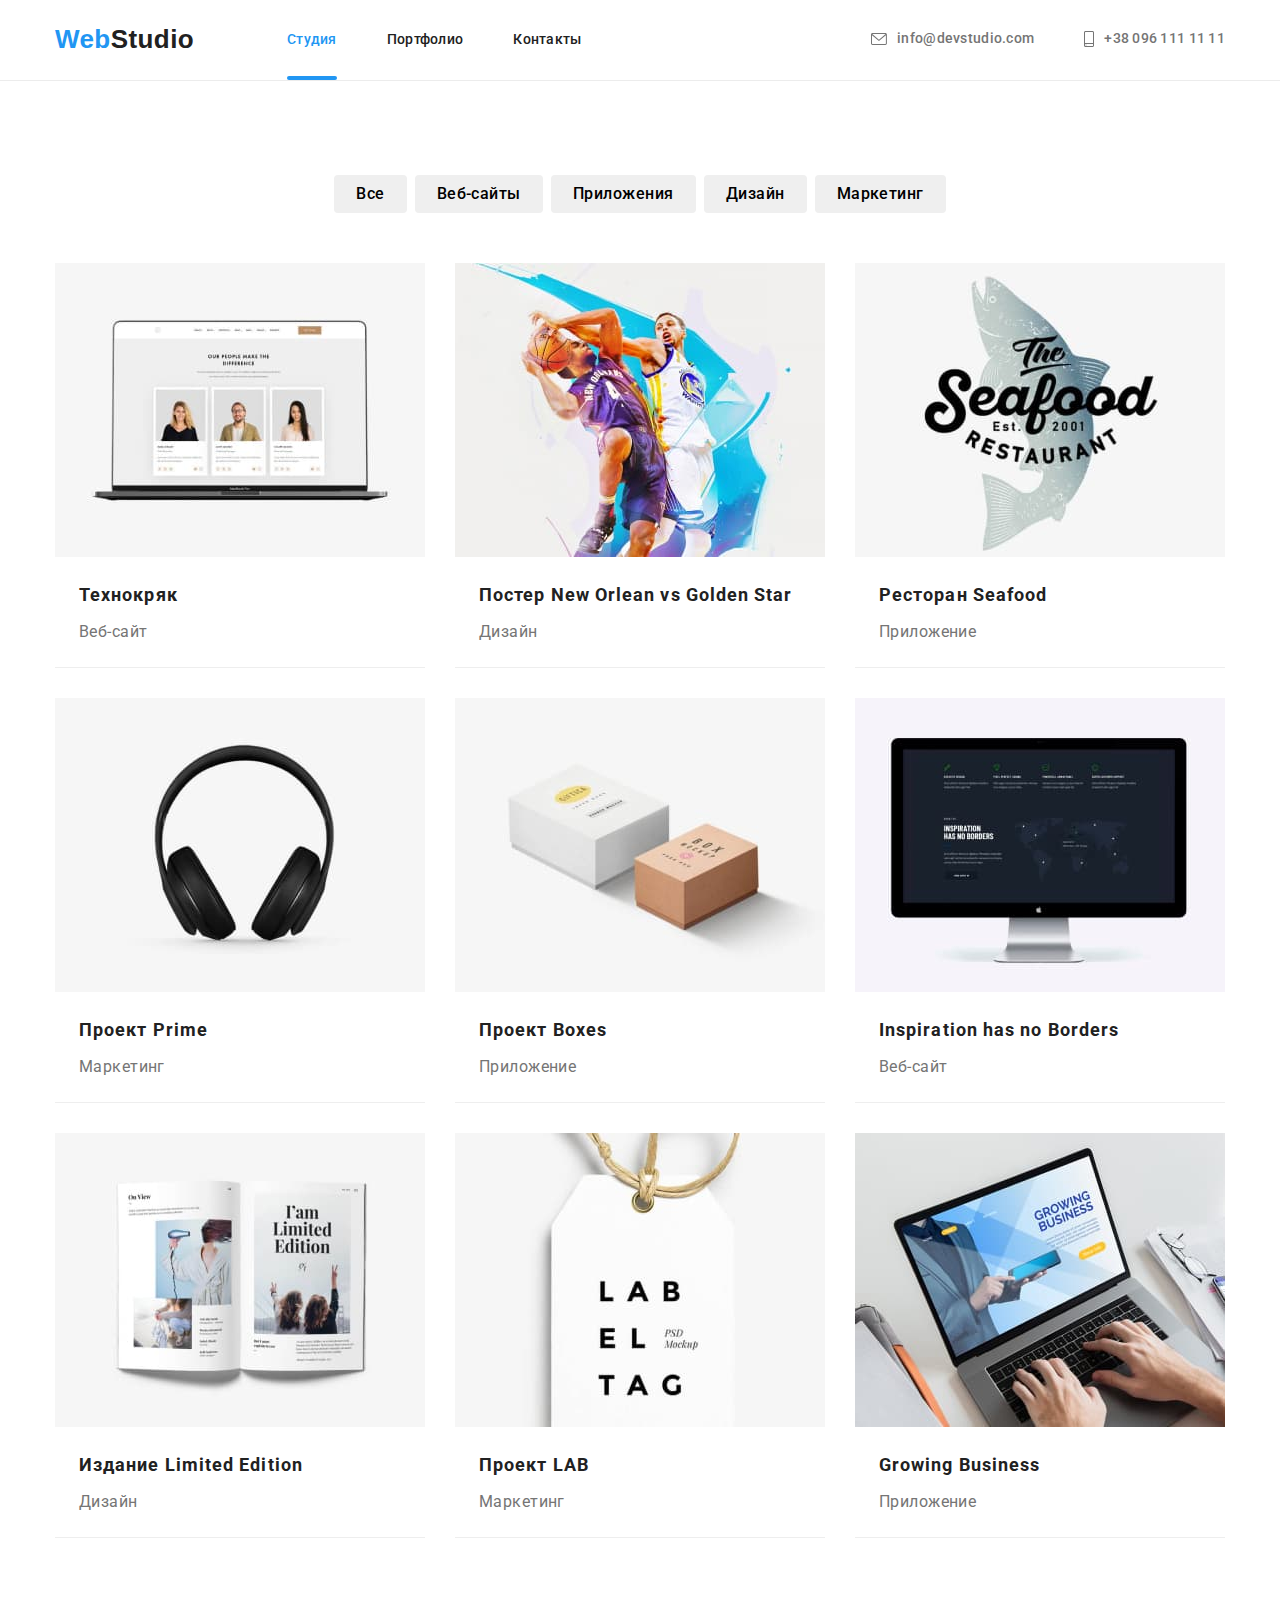
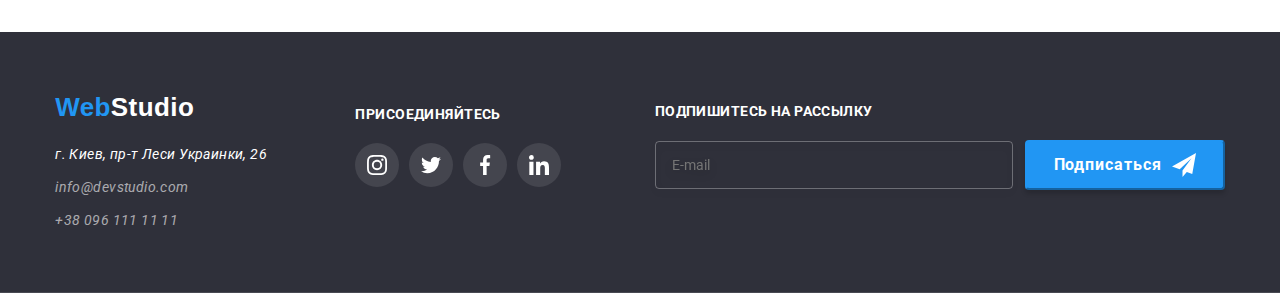
==== commit 0cec5252: "адаптаціця" ====
--- a/portfolio.html
+++ b/portfolio.html
@@ -23,14 +23,14 @@
           </a>
           <ul class="nav-list list">
             <li class="nav-list__item">
-              <a class="nav-list__link" href="./index.html">Студия</a>
-            </li>
-            <li class="nav-list__item">
               <a
                 class="nav-list__link nav-item__link--current"
-                href="./portfolio.html"
-                >Портфолио</a
-              >
+                href="./index.html"
+                >Студия
+              </a>
+            </li>
+            <li class="nav-list__item">
+              <a class="nav-list__link" href="./portfolio.html">Портфолио</a>
             </li>
             <li class="nav-list__item">
               <a class="nav-list__link" href=""> Контакты</a>
@@ -48,7 +48,7 @@
           </li>
           <li class="contackt__item">
             <a class="contackt__link" href="tel:+380961111111">
-              <svg class="contackt__icon" width="10" height="16">
+              <svg class="contackt__icon" width="10">
                 <use href="./images/SVG/icon.svg#icon-smartphone"></use>
               </svg>
               +38 096 111 11 11</a
@@ -60,23 +60,21 @@
             <use href="./images/SVG/icon.svg#icon-menu"></use>
           </svg>
         </button>
-        <div class="mob-menu">
+        <div class="mob-menu is-hidden">
+          <button class="mob-button-close" type="button">
+            <svg class="mob-button-close__icon" width="18px" height="18px">
+              <use href="./images/SVG/icon.svg#icon-close"></use>
+            </svg>
+          </button>
           <nav class="mob-nav">
-            <button class="mob-button-close" type="button" data-modal-close>
-              <svg class="mob-button-close__icon" width="18px" height="18px">
-                <use href="./images/SVG/icon.svg#icon-close"></use>
-              </svg>
-            </button>
             <ul class="mob-nav-list list">
+              <li class="mob-nav-list__item">
+                <a class="mob-nav-list__link" href="./index.html">Студия </a>
+              </li>
               <li class="mob-nav-list__item">
                 <a
                   class="mob-nav-list__link mob-nav-item__link--current"
-                  href="./index.html"
-                  >Студия
-                </a>
-              </li>
-              <li class="mob-nav-list__item">
-                <a class="mob-nav-list__link" href="./portfolio.html"
+                  href="./portfolio.html"
                   >Портфолио</a
                 >
               </li>
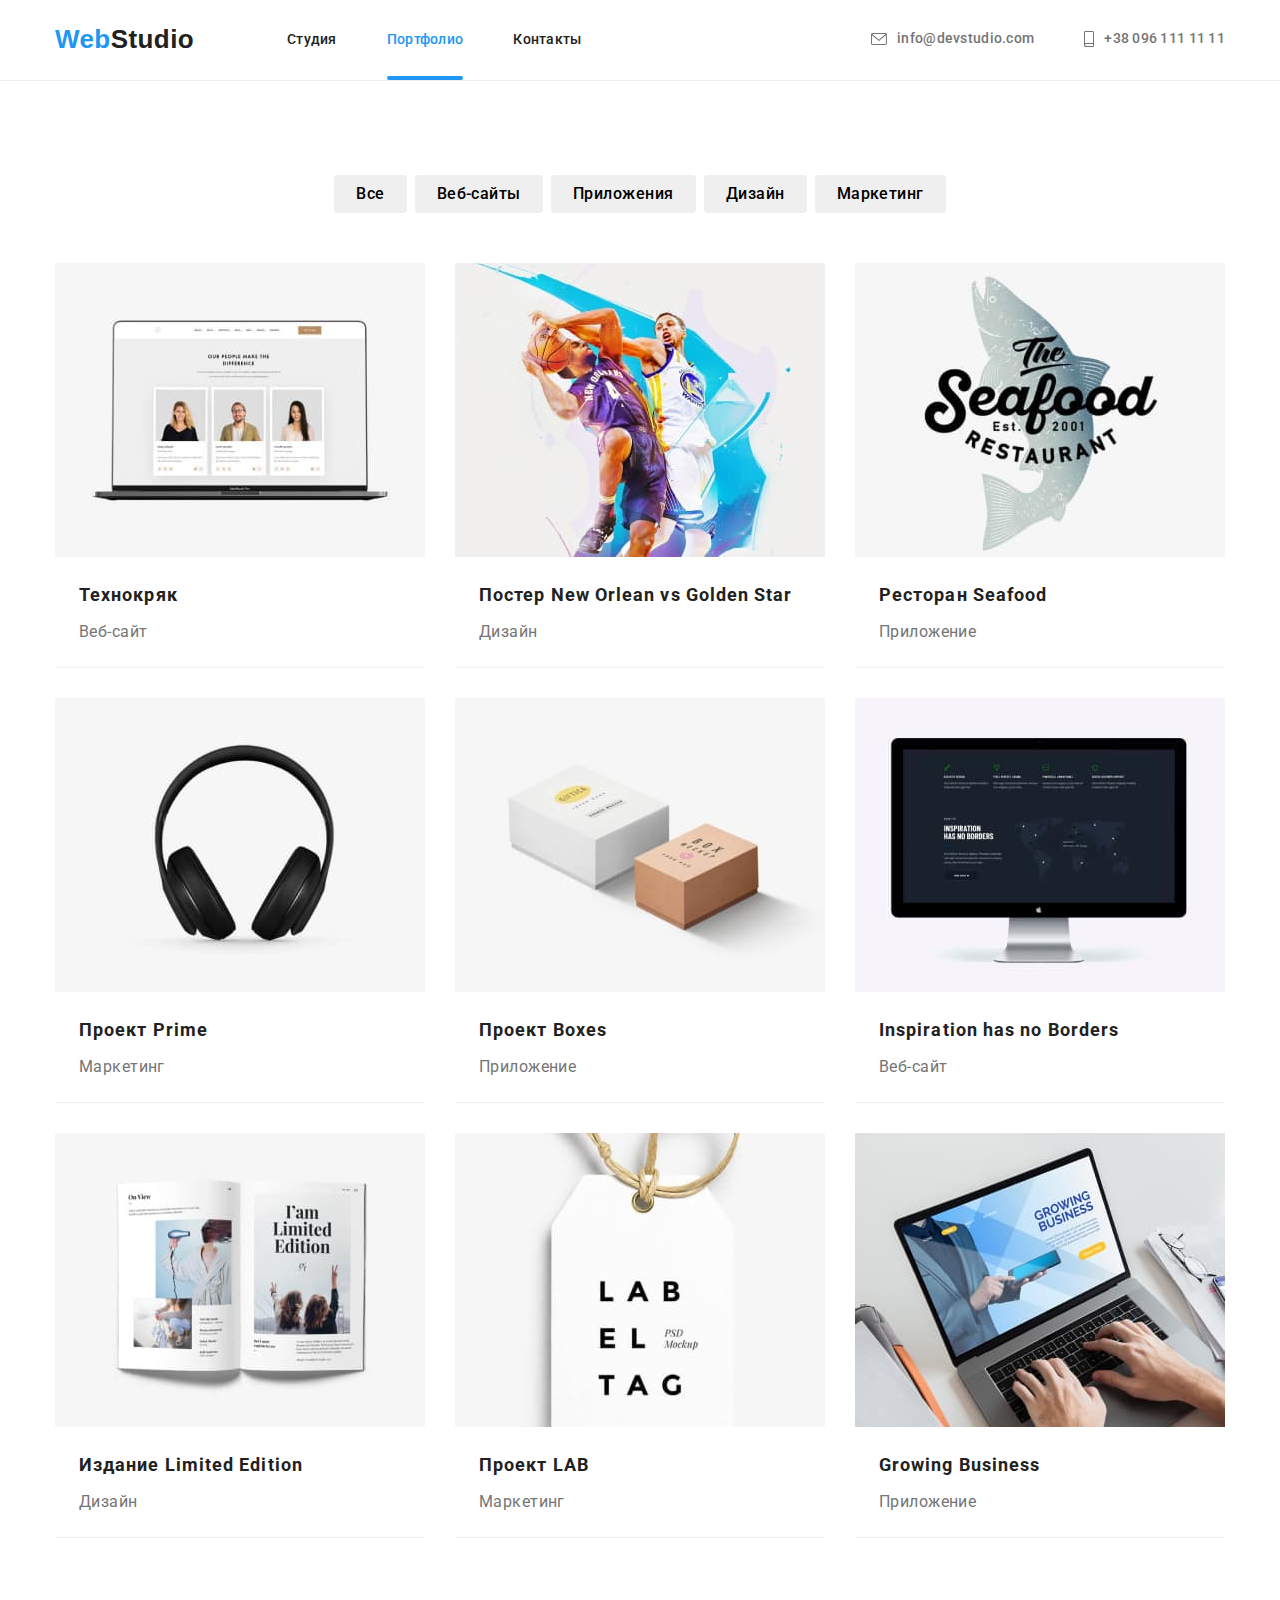
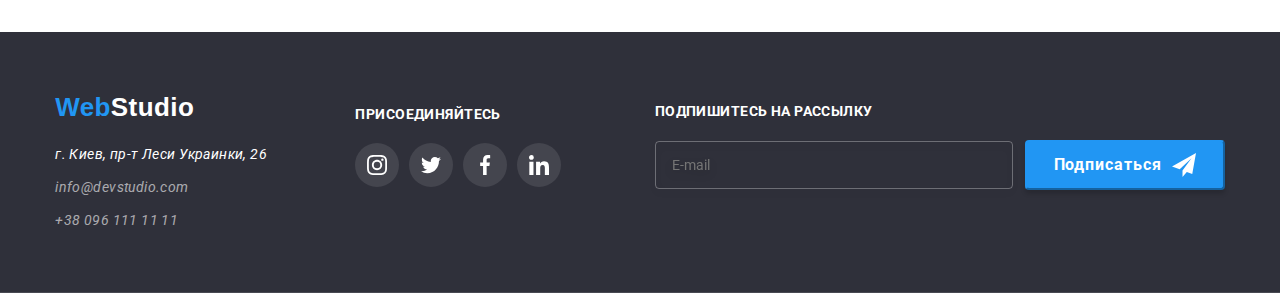
==== commit da01b019: "Aдаптація фото" ====
--- a/portfolio.html
+++ b/portfolio.html
@@ -23,14 +23,14 @@
           </a>
           <ul class="nav-list list">
             <li class="nav-list__item">
+              <a class="nav-list__link" href="./index.html">Студия </a>
+            </li>
+            <li class="nav-list__item">
               <a
                 class="nav-list__link nav-item__link--current"
-                href="./index.html"
-                >Студия
-              </a>
-            </li>
-            <li class="nav-list__item">
-              <a class="nav-list__link" href="./portfolio.html">Портфолио</a>
+                href="./portfolio.html"
+                >Портфолио</a
+              >
             </li>
             <li class="nav-list__item">
               <a class="nav-list__link" href=""> Контакты</a>
@@ -141,11 +141,35 @@
             <li class="example-item">
               <a class="example-link" href="">
                 <div class="example-container-foto">
-                  <img
-                    src="./images/portfolio/progekt-tehno.jpg"
-                    alt="пример роботы"
-                    width="370"
-                  />
+                  <picture>
+                    <source
+                      srcset="
+                        ./images/portfolio/progekt-tehno.jpg   1x,
+                        ./images/portfolio/progekt-tehnox2.jpg 2x
+                      "
+                      media="(min-width: 1200px)"
+                    />
+                    <source
+                      srcset="
+                        ./images/portfolio/progekt-tehno-tab.jpg   1x,
+                        ./images/portfolio/progekt-tehno-tabx2.jpg 2x
+                      "
+                      media="(min-width: 768px)"
+                    />
+                    <source
+                      srcset="
+                        ./images/portfolio/progekt-tehno-mob.jpg   1x,
+                        ./images/portfolio/progekt-tehno-mobx2.jpg 2x
+                      "
+                      media="(min-width: 480px)"
+                    />
+                    <img
+                      src="./images/portfolio/progekt-tehno.jpg"
+                      alt="пример роботы"
+                      width="370"
+                    />
+                  </picture>
+
                   <p class="example-description">
                     Lorem, ipsum dolor sit amet consectetur adipisicing elit.
                     Ducimus impedit deleniti dicta, eveniet hic ipsam voluptates
@@ -162,11 +186,34 @@
             <li class="example-item">
               <a class="example-link" href="">
                 <div class="example-container-foto">
-                  <img
-                    src="./images/portfolio/progekt-poster.jpg"
-                    alt="пример роботы"
-                    width="370"
-                  />
+                  <picture>
+                    <source
+                      srcset="
+                        ./images/portfolio/progekt-poster.jpg   1x,
+                        ./images/portfolio/progekt-posterx2.jpg 2x
+                      "
+                      media="(min-width: 1200px)"
+                    />
+                    <source
+                      srcset="
+                        ./images/portfolio/progekt-poster-tab.jpg   1x,
+                        ./images/portfolio/progekt-poster-tabx2.jpg 2x
+                      "
+                      media="(min-width: 768px)"
+                    />
+                    <source
+                      srcset="
+                        ./images/portfolio/progekt-poster-mob.jpg   1x,
+                        ./images/portfolio/progekt-poster-mobx2.jpg 2x
+                      "
+                      media="(min-width: 480px)"
+                    />
+                    <img
+                      src="./images/portfolio/progekt-poster.jpg"
+                      alt="пример роботы"
+                      width="370"
+                    />
+                  </picture>
                   <p class="example-description">
                     Lorem ipsum dolor sit, amet consectetur adipisicing elit.
                     Qui ut fugit ad provident accusantium, itaque pariatur
@@ -185,11 +232,35 @@
             <li class="example-item">
               <a class="example-link" href="">
                 <div class="example-container-foto">
-                  <img
-                    src="./images/portfolio/progekt-seafood.jpg"
-                    alt="пример роботы"
-                    width="370"
-                  />
+                  <picture>
+                    <source
+                      srcset="
+                        ./images/portfolio/progekt-seafood.jpg   1x,
+                        ./images/portfolio/progekt-seafoodx2.jpg 2x
+                      "
+                      media="(min-width: 1200px)"
+                    />
+                    <source
+                      srcset="
+                        ./images/portfolio/progekt-seafood-tab.jpg   1x,
+                        ./images/portfolio/progekt-seafood-tabx2.jpg 2x
+                      "
+                      media="(min-width: 768px)"
+                    />
+                    <source
+                      srcset="
+                        ./images/portfolio/progekt-seafood-mob.jpg   1x,
+                        ./images/portfolio/progekt-seafood-mobx2.jpg 2x
+                      "
+                      media="(min-width: 480px)"
+                    />
+                    <img
+                      src="./images/portfolio/progekt-seafood.jpg"
+                      alt="пример роботы"
+                      width="370"
+                    />
+                  </picture>
+
                   <p class="example-description">
                     Lorem ipsum dolor sit, amet consectetur adipisicing elit.
                     Qui ut fugit ad provident accusantium, itaque pariatur
@@ -206,11 +277,35 @@
             <li class="example-item">
               <a class="example-link" href="">
                 <div class="example-container-foto">
-                  <img
-                    src="./images/portfolio/progekt-prime.jpg"
-                    alt="пример роботы"
-                    width="370"
-                  />
+                  <picture>
+                    <source
+                      srcset="
+                        ./images/portfolio/progekt-prime.jpg   1x,
+                        ./images/portfolio/progekt-primex2.jpg 2x
+                      "
+                      media="(min-width: 1200px)"
+                    />
+                    <source
+                      srcset="
+                        ./images/portfolio/progekt-prime-tab.jpg   1x,
+                        ./images/portfolio/progekt-prime-tabx2.jpg 2x
+                      "
+                      media="(min-width: 768px)"
+                    />
+                    <source
+                      srcset="
+                        ./images/portfolio/progekt-prime-mob.jpg   1x,
+                        ./images/portfolio/progekt-prime-mobx2.jpg 2x
+                      "
+                      media="(min-width: 480px)"
+                    />
+                    <img
+                      src="./images/portfolio/progekt-prime.jpg"
+                      alt="пример роботы"
+                      width="370"
+                    />
+                  </picture>
+
                   <p class="example-description">
                     Lorem ipsum dolor sit, amet consectetur adipisicing elit.
                     Qui ut fugit ad provident accusantium, itaque pariatur
@@ -227,11 +322,35 @@
             <li class="example-item">
               <a class="example-link" href="">
                 <div class="example-container-foto">
-                  <img
-                    src="./images/portfolio/progekt-boxes.jpg"
-                    alt="пример роботы"
-                    width="370"
-                  />
+                  <picture>
+                    <source
+                      srcset="
+                        ./images/portfolio/progekt-boxes.jpg   1x,
+                        ./images/portfolio/progekt-boxesx2.jpg 2x
+                      "
+                      media="(min-width: 1200px)"
+                    />
+                    <source
+                      srcset="
+                        ./images/portfolio/progekt-boxes-tab.jpg   1x,
+                        ./images/portfolio/progekt-boxes-tabx2.jpg 2x
+                      "
+                      media="(min-width: 768px)"
+                    />
+                    <source
+                      srcset="
+                        ./images/portfolio/progekt-boxes-mob.jpg   1x,
+                        ./images/portfolio/progekt-boxes-mobx2.jpg 2x
+                      "
+                      media="(min-width: 480px)"
+                    />
+                    <img
+                      src="./images/portfolio/progekt-boxes.jpg"
+                      alt="пример роботы"
+                      width="370"
+                    />
+                  </picture>
+
                   <p class="example-description">
                     Lorem ipsum dolor sit, amet consectetur adipisicing elit.
                     Qui ut fugit ad provident accusantium, itaque pariatur
@@ -248,11 +367,35 @@
             <li class="example-item">
               <a class="example-link" href="">
                 <div class="example-container-foto">
-                  <img
-                    src="./images/portfolio/progekt-inspiration.jpg"
-                    alt="пример роботы"
-                    width="370"
-                  />
+                  <picture>
+                    <source
+                      srcset="
+                        ./images/portfolio/progekt-inspiration.jpg   1x,
+                        ./images/portfolio/progekt-inspirationx2.jpg 2x
+                      "
+                      media="(min-width: 1200px)"
+                    />
+                    <source
+                      srcset="
+                        ./images/portfolio/progekt-inspiration-tab.jpg   1x,
+                        ./images/portfolio/progekt-inspiration-tabx2.jpg 2x
+                      "
+                      media="(min-width: 768px)"
+                    />
+                    <source
+                      srcset="
+                        ./images/portfolio/progekt-inspiration-mob.jpg   1x,
+                        ./images/portfolio/progekt-inspiration-mobx2.jpg 2x
+                      "
+                      media="(min-width: 480px)"
+                    />
+                    <img
+                      src="./images/portfolio/progekt-inspiration.jpg"
+                      alt="пример роботы"
+                      width="370"
+                    />
+                  </picture>
+
                   <p class="example-description">
                     Lorem ipsum dolor sit, amet consectetur adipisicing elit.
                     Qui ut fugit ad provident accusantium, itaque pariatur
@@ -269,11 +412,35 @@
             <li class="example-item">
               <a class="example-link" href="">
                 <div class="example-container-foto">
-                  <img
-                    src="./images/portfolio/progekt-limit-edition.jpg"
-                    alt="пример роботы"
-                    width="370"
-                  />
+                  <picture>
+                    <source
+                      srcset="
+                        ./images/portfolio/progekt-limit-edition.jpg   1x,
+                        ./images/portfolio/progekt-limit-editionx2.jpg 2x
+                      "
+                      media="(min-width: 1200px)"
+                    />
+                    <source
+                      srcset="
+                        ./images/portfolio/progekt-limit-edition-tab.jpg   1x,
+                        ./images/portfolio/progekt-limit-edition-tabx2.jpg 2x
+                      "
+                      media="(min-width: 768px)"
+                    />
+                    <source
+                      srcset="
+                        ./images/portfolio/progekt-limit-edition-mob.jpg   1x,
+                        ./images/portfolio/progekt-limit-edition-mobx2.jpg 2x
+                      "
+                      media="(min-width: 480px)"
+                    />
+                    <img
+                      src="./images/portfolio/progekt-limit-edition.jpg"
+                      alt="пример роботы"
+                      width="370"
+                    />
+                  </picture>
+
                   <p class="example-description">
                     Lorem ipsum dolor sit, amet consectetur adipisicing elit.
                     Qui ut fugit ad provident accusantium, itaque pariatur
@@ -290,11 +457,34 @@
             <li class="example-item">
               <a class="example-link" href="">
                 <div class="example-container-foto">
-                  <img
-                    src="./images/portfolio/progekt-lab.jpg"
-                    alt="пример роботы"
-                    width="370"
-                  />
+                  <picture>
+                    <source
+                      srcset="
+                        ./images/portfolio/progekt-lab.jpg   1x,
+                        ./images/portfolio/progekt-labx2.jpg 2x
+                      "
+                      media="(min-width: 1200px)"
+                    />
+                    <source
+                      srcset="
+                        ./images/portfolio/progekt-lab-tab.jpg   1x,
+                        ./images/portfolio/progekt-lab-tabx2.jpg 2x
+                      "
+                      media="(min-width: 768px)"
+                    />
+                    <source
+                      srcset="
+                        ./images/portfolio/progekt-lab-mob.jpg   1x,
+                        ./images/portfolio/progekt-lab-mobx2.jpg 2x
+                      "
+                      media="(min-width: 480px)"
+                    />
+                    <img
+                      src="./images/portfolio/progekt-lab.jpg"
+                      alt="пример роботы"
+                      width="370"
+                    />
+                  </picture>
                   <p class="example-description">
                     Lorem ipsum dolor sit, amet consectetur adipisicing elit.
                     Qui ut fugit ad provident accusantium, itaque pariatur
@@ -311,11 +501,35 @@
             <li class="example-item">
               <a class="example-link" href="">
                 <div class="example-container-foto">
-                  <img
-                    src="./images/portfolio/progekt-business.jpg"
-                    alt="пример роботы"
-                    width="370"
-                  />
+                  <picture>
+                    <source
+                      srcset="
+                        ./images/portfolio/progekt-business.jpg   1x,
+                        ./images/portfolio/progekt-businessx2.jpg 2x
+                      "
+                      media="(min-width: 1200px)"
+                    />
+                    <source
+                      srcset="
+                        ./images/portfolio/progekt-business-tab.jpg   1x,
+                        ./images/portfolio/progekt-business-tabx2.jpg 2x
+                      "
+                      media="(min-width: 768px)"
+                    />
+                    <source
+                      srcset="
+                        ./images/portfolio/progekt-business-mob.jpg   1x,
+                        ./images/portfolio/progekt-business-mobx2.jpg 2x
+                      "
+                      media="(min-width: 480px)"
+                    />
+                    <img
+                      src="./images/portfolio/progekt-business.jpg"
+                      alt="пример роботы"
+                      width="370"
+                    />
+                  </picture>
+
                   <p class="example-description">
                     Lorem ipsum dolor sit, amet consectetur adipisicing elit.
                     Qui ut fugit ad provident accusantium, itaque pariatur
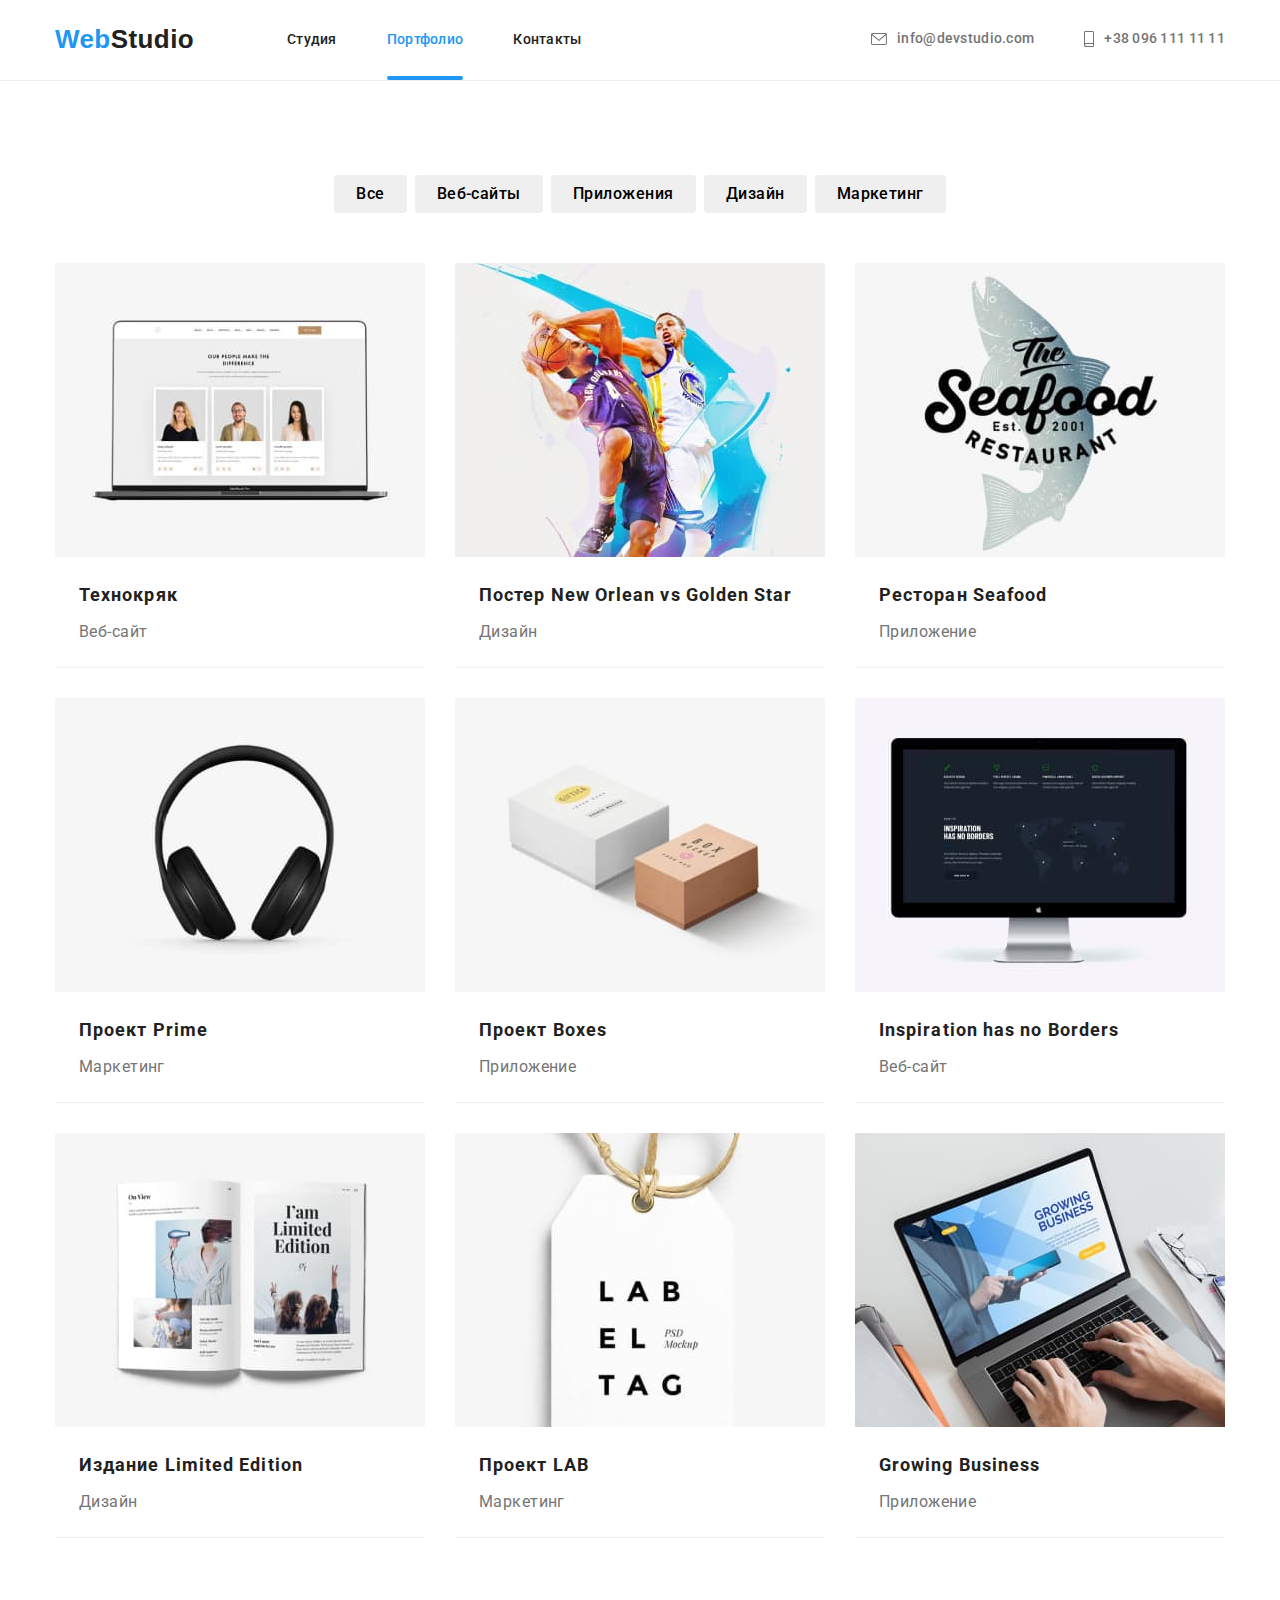
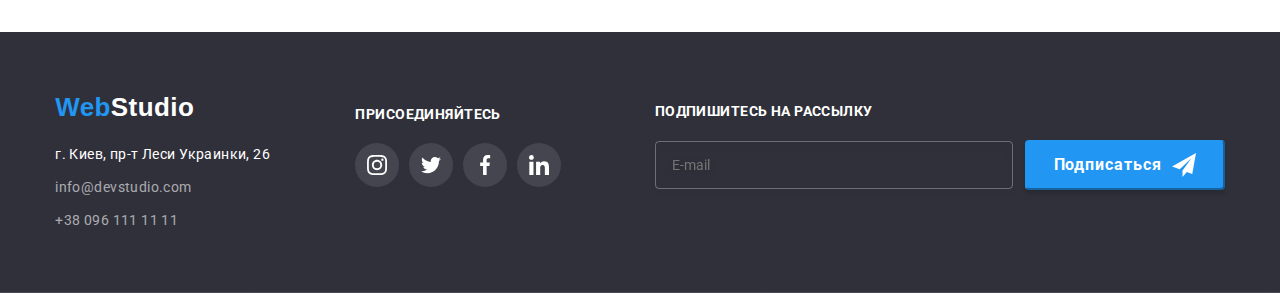
==== commit 8306a882: "виправлення" ====
--- a/portfolio.html
+++ b/portfolio.html
@@ -171,10 +171,9 @@
                   </picture>
 
                   <p class="example-description">
-                    Lorem, ipsum dolor sit amet consectetur adipisicing elit.
-                    Ducimus impedit deleniti dicta, eveniet hic ipsam voluptates
-                    sunt doloremque! Assumenda maxime tenetur minima numquam
-                    expedita soluta doloremque distinctio labore incidunt iusto.
+                    Ресурс пропонує комплексні пропозиції з різним рівнем
+                    функціоналу та сервісів. Все це дозволить відвідувачу
+                    отримати вичерпні відомості про компанію чи приватну особу.
                   </p>
                 </div>
                 <div class="example-caption">
@@ -215,10 +214,9 @@
                     />
                   </picture>
                   <p class="example-description">
-                    Lorem ipsum dolor sit, amet consectetur adipisicing elit.
-                    Qui ut fugit ad provident accusantium, itaque pariatur
-                    aliquam sed voluptatibus tenetur! Aliquid nobis repudiandae
-                    dolores ab quos minus sapiente praesentium corporis!
+                    Ресурс пропонує комплексні пропозиції з різним рівнем
+                    функціоналу та сервісів. Все це дозволить відвідувачу
+                    отримати вичерпні відомості про компанію чи приватну особу.
                   </p>
                 </div>
                 <div class="example-caption">
@@ -262,10 +260,9 @@
                   </picture>
 
                   <p class="example-description">
-                    Lorem ipsum dolor sit, amet consectetur adipisicing elit.
-                    Qui ut fugit ad provident accusantium, itaque pariatur
-                    aliquam sed voluptatibus tenetur! Aliquid nobis repudiandae
-                    dolores ab quos minus sapiente praesentium corpori
+                    Ресурс пропонує комплексні пропозиції з різним рівнем
+                    функціоналу та сервісів. Все це дозволить відвідувачу
+                    отримати вичерпні відомості про компанію чи приватну особу.
                   </p>
                 </div>
                 <div class="example-caption">
@@ -307,10 +304,9 @@
                   </picture>
 
                   <p class="example-description">
-                    Lorem ipsum dolor sit, amet consectetur adipisicing elit.
-                    Qui ut fugit ad provident accusantium, itaque pariatur
-                    aliquam sed voluptatibus tenetur! Aliquid nobis repudiandae
-                    dolores ab quos minus sapiente praesentium corpori
+                    Ресурс пропонує комплексні пропозиції з різним рівнем
+                    функціоналу та сервісів. Все це дозволить відвідувачу
+                    отримати вичерпні відомості про компанію чи приватну особу.
                   </p>
                 </div>
                 <div class="example-caption">
@@ -352,10 +348,9 @@
                   </picture>
 
                   <p class="example-description">
-                    Lorem ipsum dolor sit, amet consectetur adipisicing elit.
-                    Qui ut fugit ad provident accusantium, itaque pariatur
-                    aliquam sed voluptatibus tenetur! Aliquid nobis repudiandae
-                    dolores ab quos minus sapiente praesentium corpori
+                    Ресурс пропонує комплексні пропозиції з різним рівнем
+                    функціоналу та сервісів. Все це дозволить відвідувачу
+                    отримати вичерпні відомості про компанію чи приватну особу.
                   </p>
                 </div>
                 <div class="example-caption">
@@ -397,10 +392,9 @@
                   </picture>
 
                   <p class="example-description">
-                    Lorem ipsum dolor sit, amet consectetur adipisicing elit.
-                    Qui ut fugit ad provident accusantium, itaque pariatur
-                    aliquam sed voluptatibus tenetur! Aliquid nobis repudiandae
-                    dolores ab quos minus sapiente praesentium corpori
+                    Ресурс пропонує комплексні пропозиції з різним рівнем
+                    функціоналу та сервісів. Все це дозволить відвідувачу
+                    отримати вичерпні відомості про компанію чи приватну особу.
                   </p>
                 </div>
                 <div class="example-caption">
@@ -442,10 +436,9 @@
                   </picture>
 
                   <p class="example-description">
-                    Lorem ipsum dolor sit, amet consectetur adipisicing elit.
-                    Qui ut fugit ad provident accusantium, itaque pariatur
-                    aliquam sed voluptatibus tenetur! Aliquid nobis repudiandae
-                    dolores ab quos minus sapiente praesentium corpori
+                    Ресурс пропонує комплексні пропозиції з різним рівнем
+                    функціоналу та сервісів. Все це дозволить відвідувачу
+                    отримати вичерпні відомості про компанію чи приватну особу.
                   </p>
                 </div>
                 <div class="example-caption">
@@ -486,10 +479,9 @@
                     />
                   </picture>
                   <p class="example-description">
-                    Lorem ipsum dolor sit, amet consectetur adipisicing elit.
-                    Qui ut fugit ad provident accusantium, itaque pariatur
-                    aliquam sed voluptatibus tenetur! Aliquid nobis repudiandae
-                    dolores ab quos minus sapiente praesentium corporis!
+                    Ресурс пропонує комплексні пропозиції з різним рівнем
+                    функціоналу та сервісів. Все це дозволить відвідувачу
+                    отримати вичерпні відомості про компанію чи приватну особу.
                   </p>
                 </div>
                 <div class="example-caption">
@@ -531,10 +523,9 @@
                   </picture>
 
                   <p class="example-description">
-                    Lorem ipsum dolor sit, amet consectetur adipisicing elit.
-                    Qui ut fugit ad provident accusantium, itaque pariatur
-                    aliquam sed voluptatibus tenetur! Aliquid nobis repudiandae
-                    dolores ab quos minus sapiente praesentium corpori
+                    Ресурс пропонує комплексні пропозиції з різним рівнем
+                    функціоналу та сервісів. Все це дозволить відвідувачу
+                    отримати вичерпні відомості про компанію чи приватну особу.
                   </p>
                 </div>
                 <div class="example-caption">
--- a/css/main.min.css
+++ b/css/main.min.css
@@ -1 +1 @@
-/*! modern-normalize v1.1.0 | MIT License | https://github.com/sindresorhus/modern-normalize */*,::before,::after{-webkit-box-sizing:border-box;box-sizing:border-box}html{line-height:1.15;-webkit-text-size-adjust:100%;-moz-tab-size:4;-o-tab-size:4;tab-size:4}body{margin:0;font-family:system-ui,-apple-system,"Segoe UI",Roboto,Helvetica,Arial,sans-serif,"Apple Color Emoji","Segoe UI Emoji"}hr{height:0;color:inherit}abbr[title]{-webkit-text-decoration:underline dotted;text-decoration:underline dotted}b,strong{font-weight:bolder}code,kbd,samp,pre{font-family:ui-monospace,SFMono-Regular,Consolas,"Liberation Mono",Menlo,monospace;font-size:1em}small{font-size:80%}sub,sup{font-size:75%;line-height:0;position:relative;vertical-align:baseline}sub{bottom:-0.25em}sup{top:-0.5em}table{text-indent:0;border-color:inherit}button,input,optgroup,select,textarea{font-family:inherit;font-size:100%;line-height:1.15;margin:0}button,select{text-transform:none}button,[type=button],[type=reset],[type=submit]{-webkit-appearance:button}::-moz-focus-inner{border-style:none;padding:0}:-moz-focusring{outline:1px dotted ButtonText}:-moz-ui-invalid{box-shadow:none}legend{padding:0}progress{vertical-align:baseline}::-webkit-inner-spin-button,::-webkit-outer-spin-button{height:auto}[type=search]{-webkit-appearance:textfield;outline-offset:-2px}::-webkit-search-decoration{-webkit-appearance:none}::-webkit-file-upload-button{-webkit-appearance:button;font:inherit}summary{display:list-item}h1,h2,h3,h4,h5,h6,p,ul{margin:0;padding:0}ul{list-style:none}body{font-family:"Roboto",sans-serif;font-size:14px;letter-spacing:.03em;color:var(--color-main)}img{display:block;width:100%;height:auto}:root{--color-main: #757575;--color-pre: #212121;--color-accent: #2196f3}.visually-hidden{position:absolute;white-space:nowrap;width:1px;height:1px;overflow:hidden;border:0;padding:0;clip:rect(0 0 0 0);-webkit-clip-path:inset(50%);clip-path:inset(50%);margin:-1px}.container{max-width:100%;margin:0 auto;padding:0 15px}@media screen and (min-width: 480px){.container{max-width:480px}}@media screen and (min-width: 768px){.container{max-width:768px}}@media screen and (min-width: 1200px){.container{max-width:1200px}}.section{padding-top:60px;padding-bottom:60px}@media screen and (min-width: 1200px){.section{padding-top:94px;padding-bottom:94px}}.hero{background-image:-webkit-gradient(linear, left top, left bottom, from(rgba(47, 48, 58, 0.4)), to(rgba(47, 48, 58, 0.4))),url(../images/hero_mob.jpg);background-image:linear-gradient(rgba(47, 48, 58, 0.4), rgba(47, 48, 58, 0.4)),url(../images/hero_mob.jpg);padding-top:118px;padding-bottom:118px;background-position:center;background-repeat:no-repeat;background-size:cover;margin:0 auto;max-width:480px}@media(min-device-pixel-ratio: 2),(-webkit-min-device-pixel-ratio: 2),(min-resolution: 192dpi),(min-resolution: 2dppx){.hero{background-image:-webkit-gradient(linear, left top, left bottom, from(rgba(47, 48, 58, 0.4)), to(rgba(47, 48, 58, 0.4))),url(../images/hero_mobx2.jpg);background-image:linear-gradient(rgba(47, 48, 58, 0.4), rgba(47, 48, 58, 0.4)),url(../images/hero_mobx2.jpg)}}@media screen and (min-width: 768px){.hero{max-width:768px;background-image:-webkit-gradient(linear, left top, left bottom, from(rgba(47, 48, 58, 0.4)), to(rgba(47, 48, 58, 0.4))),url(../images/hero_tab.jpg);background-image:linear-gradient(rgba(47, 48, 58, 0.4), rgba(47, 48, 58, 0.4)),url(../images/hero_tab.jpg)}}@media screen and (min-width: 768px)and (min-device-pixel-ratio: 2),screen and (min-width: 768px)and (-webkit-min-device-pixel-ratio: 2),screen and (min-width: 768px)and (min-resolution: 192dpi),screen and (min-width: 768px)and (min-resolution: 2dppx){.hero{background-image:-webkit-gradient(linear, left top, left bottom, from(rgba(47, 48, 58, 0.4)), to(rgba(47, 48, 58, 0.4))),url(../images/hero_tabx2.jpg);background-image:linear-gradient(rgba(47, 48, 58, 0.4), rgba(47, 48, 58, 0.4)),url(../images/hero_tabx2.jpg)}}@media screen and (min-width: 1200px){.hero{max-width:1600px;padding-top:200px;padding-bottom:200px;background-image:-webkit-gradient(linear, left top, left bottom, from(rgba(47, 48, 58, 0.4)), to(rgba(47, 48, 58, 0.4))),url(../images/hero.jpg);background-image:linear-gradient(rgba(47, 48, 58, 0.4), rgba(47, 48, 58, 0.4)),url(../images/hero.jpg)}}@media screen and (min-width: 1200px)and (min-device-pixel-ratio: 2),screen and (min-width: 1200px)and (-webkit-min-device-pixel-ratio: 2),screen and (min-width: 1200px)and (min-resolution: 192dpi),screen and (min-width: 1200px)and (min-resolution: 2dppx){.hero{background-image:-webkit-gradient(linear, left top, left bottom, from(rgba(47, 48, 58, 0.4)), to(rgba(47, 48, 58, 0.4))),url(../images/herox2.jpg);background-image:linear-gradient(rgba(47, 48, 58, 0.4), rgba(47, 48, 58, 0.4)),url(../images/herox2.jpg)}}.hero__title{font-weight:900;text-align:center;letter-spacing:.06em;text-transform:uppercase;font-size:26px;line-height:1.61;color:#fff;max-width:360px;margin:0 auto 30px}@media screen and (min-width: 1200px){.hero__title{max-width:696px;font-size:44px;line-height:1.36}}.hero__button{font-weight:700;font-size:16px;line-height:1.88;-webkit-box-align:center;-ms-flex-align:center;align-items:center;text-align:center;letter-spacing:.06em;color:#fff;display:block;background-color:var(--color-accent);cursor:pointer;margin:0 auto;padding:10px 32px;border:0px;border-radius:4px}.header{padding-top:16px;padding-bottom:16px}@media screen and (min-width: 768px){.header{display:block;padding-top:21px;padding-bottom:21px;border-bottom:1px solid #ececec}}@media screen and (min-width: 1200px){.header{display:block;padding-top:24px;padding-bottom:25px}}.header .container{position:relative;display:-webkit-box;display:-ms-flexbox;display:flex;-webkit-box-align:center;-ms-flex-align:center;align-items:center}.nav{display:-webkit-box;display:-ms-flexbox;display:flex;-webkit-box-align:center;-ms-flex-align:center;align-items:center}.nav-list{display:none}@media screen and (min-width: 768px){.nav-list{display:-webkit-box;display:-ms-flexbox;display:flex}}@media screen and (min-width: 1200px){.nav-list{display:-webkit-box;display:-ms-flexbox;display:flex}}.nav-list__link{text-decoration:none;font-weight:500;font-size:14px;line-height:1.14;letter-spacing:.02em;color:var(--color-pre);padding:33px 0;-webkit-transition:color 250ms cubic-bezier(0.4, 0, 0.2, 1);transition:color 250ms cubic-bezier(0.4, 0, 0.2, 1);position:relative}.nav-list__link:active{color:red}.nav-list__link:hover,.nav-list__link:focus{color:#2196f3}.nav-list__item:not(:last-child){margin-right:50px}.contackt_list{display:none;margin-left:auto}@media screen and (min-width: 768px){.contackt_list{display:block;margin-left:auto}}@media screen and (min-width: 1200px){.contackt_list{display:-webkit-box;display:-ms-flexbox;display:flex;margin-left:auto}}.contackt__link{text-decoration:none;font-weight:500;font-size:12px;line-height:1.17;letter-spacing:.02em;color:var(--color-main);display:-webkit-box;display:-ms-flexbox;display:flex;-webkit-box-align:center;-ms-flex-align:center;align-items:center;-webkit-transition:color 250ms cubic-bezier(0.4, 0, 0.2, 1);transition:color 250ms cubic-bezier(0.4, 0, 0.2, 1)}.contackt__link:hover,.contackt__link:focus{color:var(--color-accent)}@media screen and (min-width: 1200px){.contackt__link{display:-webkit-box;display:-ms-flexbox;display:flex;font-size:14px;line-height:1.14}}.contackt__icon{fill:currentColor;-webkit-box-align:baseline;-ms-flex-align:baseline;align-items:baseline;margin-right:10px;height:14px}@media screen and (min-width: 1200px){.contackt__icon{height:16px}}.contackt__item:not(:last-child){margin-bottom:10px}@media screen and (min-width: 1200px){.contackt__item:not(:last-child){margin-bottom:0;margin-right:50px}}.contackt__item:hover,.contackt__item:focus{color:var(--color-accent)}.about__list{display:-webkit-box;display:-ms-flexbox;display:flex;-ms-flex-wrap:wrap;flex-wrap:wrap;gap:30px;-webkit-box-pack:justify;-ms-flex-pack:justify;justify-content:space-between}.about__item{width:100%}@media screen and (min-width: 768px){.about__item{width:calc((100% - 30px)/2)}}@media screen and (min-width: 1200px){.about__item{width:calc((100% - 90px)/4)}}.about__title{font-weight:700;font-size:14px;line-height:1.14;text-transform:uppercase;color:var(--color-pre);margin-bottom:10px}.text{font-family:"Roboto";font-size:14px;line-height:1.71}.gallery{display:none}@media screen and (min-width: 1200px){.gallery{display:block;padding-top:0}.gallery-list{display:-webkit-box;display:-ms-flexbox;display:flex;gap:30px}.gallery__title{font-weight:700;font-size:36px;line-height:1.17;text-align:center;color:var(--color-pre);margin-bottom:50px}.gallery-list__foto{position:relative;width:100%;height:100%}.gallery-list__description{position:absolute;bottom:0;font-family:"Roboto";font-style:normal;font-weight:700;font-size:14px;line-height:1.14;text-transform:uppercase;display:-webkit-box;display:-ms-flexbox;display:flex;-webkit-box-align:center;-ms-flex-align:center;align-items:center;-webkit-box-pack:center;-ms-flex-pack:center;justify-content:center;background-color:rgba(47,48,58,.8);color:#fff;width:370px;height:70px}}.client__title{font-family:"Roboto";font-style:normal;font-weight:700;font-size:28px;line-height:1.18;text-align:center;margin-bottom:30px;color:#212121}@media screen and (min-width: 1200px){.client__title{font-size:36px;line-height:1.19;margin-bottom:50px}}.client-icon{display:-webkit-box;display:-ms-flexbox;display:flex;-webkit-box-pack:justify;-ms-flex-pack:justify;justify-content:space-between;-ms-flex-wrap:wrap;flex-wrap:wrap;gap:30px}.client-icon__item{width:calc((100% - 30px)/2);border:1px solid #afb1b8;border-radius:4px}@media screen and (min-width: 768px){.client-icon__item{width:calc((100% - 60px)/3);border:1px solid #afb1b8;border-radius:4px}}@media screen and (min-width: 1200px){.client-icon__item{width:calc((100% - 150px)/6);border:1px solid #afb1b8;border-radius:4px}}.client-icon__item:hover{border-color:var(--color-accent);color:var(--color-accent)}.clients-icon__link{height:92px;display:-webkit-box;display:-ms-flexbox;display:flex;-webkit-box-pack:center;-ms-flex-pack:center;justify-content:center;-webkit-box-align:center;-ms-flex-align:center;align-items:center;color:#afb1b8;-webkit-transition:color 250ms cubic-bezier(0.4, 0, 0.2, 1),border-color 250ms cubic-bezier(0.4, 0, 0.2, 1);transition:color 250ms cubic-bezier(0.4, 0, 0.2, 1),border-color 250ms cubic-bezier(0.4, 0, 0.2, 1)}.clients-icon__link:hover{border-color:var(--color-accent);color:var(--color-accent)}.clients-icon__svg{fill:currentColor}.backdrop{position:fixed;top:0;left:0;width:100%;height:100%;background-color:rgba(0,0,0,.2);-webkit-transition:opacity 250ms cubic-bezier(0.4, 0, 0.2, 1),visibility 250ms cubic-bezier(0.4, 0, 0.2, 1);transition:opacity 250ms cubic-bezier(0.4, 0, 0.2, 1),visibility 250ms cubic-bezier(0.4, 0, 0.2, 1)}.is-hidden .modal{-webkit-transform:translate(-50%, -50%) scale(0);transform:translate(-50%, -50%) scale(0)}.modal{position:absolute;top:50%;left:50%;width:528px;height:581px;padding:40px;-webkit-transform:translate(-50%, -50%) scale(1);transform:translate(-50%, -50%) scale(1);background-color:#fff;border-radius:4px;-webkit-box-shadow:0px 1px 3px rgba(0,0,0,.12),0px 1px 1px rgba(0,0,0,.14),0px 2px 1px rgba(0,0,0,.2);box-shadow:0px 1px 3px rgba(0,0,0,.12),0px 1px 1px rgba(0,0,0,.14),0px 2px 1px rgba(0,0,0,.2);-webkit-transition:-webkit-transform 250ms cubic-bezier(0.4, 0, 0.2, 1);transition:-webkit-transform 250ms cubic-bezier(0.4, 0, 0.2, 1);transition:transform 250ms cubic-bezier(0.4, 0, 0.2, 1);transition:transform 250ms cubic-bezier(0.4, 0, 0.2, 1), -webkit-transform 250ms cubic-bezier(0.4, 0, 0.2, 1)}.button-close{position:absolute;top:8px;right:8px;width:30px;height:30px;border-radius:50%;border:1px solid rgba(0,0,0,.1);background-color:#fff;display:-webkit-box;display:-ms-flexbox;display:flex;-webkit-box-pack:center;-ms-flex-pack:center;justify-content:center;-webkit-box-align:center;-ms-flex-align:center;align-items:center;-webkit-transition:fill 250ms cubic-bezier(0.4, 0, 0.2, 1);transition:fill 250ms cubic-bezier(0.4, 0, 0.2, 1);cursor:pointer}.button-close :hover,.button-close :focus{fill:var(--color-accent)}.button-close__icon{fill:#000}.is-hidden{opacity:0;visibility:hidden;pointer-events:none}.model__title{font-family:"Roboto";font-weight:700;font-size:20px;line-height:1.15;text-align:center;color:#212121;margin-bottom:12px}.modal-form-field{margin-bottom:10px}.modal-lable-text{display:block;font-size:12px;line-height:1.16;margin-bottom:4px}.modal-lable{cursor:pointer}.modal-input{width:100%;height:40px;padding:12px 10px 12px 42px;border:1px solid rgba(33,33,33,.2);border-radius:4px;cursor:inherit;outline:rgba(0,0,0,0);-webkit-transition:border-color 250ms cubic-bezier(0.4, 0, 0.2, 1);transition:border-color 250ms cubic-bezier(0.4, 0, 0.2, 1)}.modal-input:focus{border-color:var(--color-accent)}.modal-input-fild{position:relative}.modal-icon{position:absolute;top:50%;left:12px;-webkit-transform:translateY(-50%);transform:translateY(-50%);-webkit-transition:fill 250ms cubic-bezier(0.4, 0, 0.2, 1);transition:fill 250ms cubic-bezier(0.4, 0, 0.2, 1)}.modal-input:focus+.modal-icon{fill:var(--color-accent)}.modal-textarea{width:100%;resize:none;padding:12px 16px}.modal-form-textarea{margin-bottom:20px;outline:rgba(0,0,0,0)}.modal-textarea{display:block;width:100%;height:120px;outline:rgba(0,0,0,0);border:1px solid rgba(33,33,33,.2);border-radius:4px;-webkit-transition:border-color 250ms cubic-bezier(0.4, 0, 0.2, 1);transition:border-color 250ms cubic-bezier(0.4, 0, 0.2, 1);cursor:pointer}.modal-textarea:focus{border-color:var(--color-accent)}.modal-form-contract{margin-bottom:30px}.modal-checkbox{min-width:16px;min-height:15px;border:1px solid #212121;border-radius:2px;-webkit-transition:background-color 250ms cubic-bezier(0.4, 0, 0.2, 1);transition:background-color 250ms cubic-bezier(0.4, 0, 0.2, 1)}.modal-contract-checkbox:checked+.modal-checkbox{background-color:var(--color-accent);background-image:url(../images/SVG/icon/check.svg);background-origin:border-box;border:none;background-size:contain}.modal-lable-contract{display:-webkit-box;display:-ms-flexbox;display:flex;-webkit-box-pack:center;-ms-flex-pack:center;justify-content:center;-webkit-box-align:center;-ms-flex-align:center;align-items:center;cursor:pointer}.modal-text-checkbox{margin-left:7px;line-height:1.71}.modal-link-contract{color:var(--color-accent)}.modal-button-submit{font-family:"Roboto";font-weight:700;font-size:16px;line-height:1.88;letter-spacing:.06em;color:#fff;display:-webkit-box;display:-ms-flexbox;display:flex;-webkit-box-pack:center;-ms-flex-pack:center;justify-content:center;-webkit-box-align:center;-ms-flex-align:center;align-items:center;width:200px;height:50px;background-color:#188ce8;border-color:rgba(0,0,0,0);-webkit-box-shadow:0px 4px 4px rgba(0,0,0,.15);box-shadow:0px 4px 4px rgba(0,0,0,.15);border-radius:4px;margin:0 auto;cursor:pointer}.example-link{text-decoration:none}.example{padding-top:94px;padding-bottom:94px}.example-list{display:-webkit-box;display:-ms-flexbox;display:flex;-ms-flex-wrap:wrap;flex-wrap:wrap;gap:30px}.example-caption{padding-top:20px;padding-bottom:20px;padding-left:24px}.example-title{font-weight:700;font-size:18px;line-height:2;letter-spacing:.06em;color:var(--color-pre);margin-bottom:4px}.example-text{font-size:16px;line-height:1.88;color:var(--color-main)}.example-item{width:100%;border-bottom:1px solid #eee}@media screen and (min-width: 768px){.example-item{width:calc((100% - 30px)/2)}}@media screen and (min-width: 1200px){.example-item{width:calc((100% - 60px)/3)}}@media screen and (min-width: 1200px){.example-item{width:370px}}.example-link{display:block;-webkit-transition:-webkit-box-shadow 250ms cubic-bezier(0.4, 0, 0.2, 1);transition:-webkit-box-shadow 250ms cubic-bezier(0.4, 0, 0.2, 1);transition:box-shadow 250ms cubic-bezier(0.4, 0, 0.2, 1);transition:box-shadow 250ms cubic-bezier(0.4, 0, 0.2, 1), -webkit-box-shadow 250ms cubic-bezier(0.4, 0, 0.2, 1)}.example-link:hover,.example-link:focus{-webkit-box-shadow:0px 1px 1px rgba(0,0,0,.12),0px 4px 4px rgba(0,0,0,.06),1px 4px 6px rgba(0,0,0,.16);box-shadow:0px 1px 1px rgba(0,0,0,.12),0px 4px 4px rgba(0,0,0,.06),1px 4px 6px rgba(0,0,0,.16)}.example-container-foto{position:relative;width:100%;height:100%;overflow:hidden}.example-description{position:absolute;bottom:-100%;font-family:"Roboto";font-style:normal;font-weight:400;font-size:18px;line-height:1.56;color:#fff;background-color:var(--color-accent);padding:63px 24px 63px;width:100%;height:100%;overflow:hidden;-webkit-transition:-webkit-transform 250ms cubic-bezier(0.4, 0, 0.2, 1);transition:-webkit-transform 250ms cubic-bezier(0.4, 0, 0.2, 1);transition:transform 250ms cubic-bezier(0.4, 0, 0.2, 1);transition:transform 250ms cubic-bezier(0.4, 0, 0.2, 1), -webkit-transform 250ms cubic-bezier(0.4, 0, 0.2, 1)}.example-link:hover .example-description{-webkit-transform:translateY(-100%);transform:translateY(-100%)}.developer{background-image:-webkit-gradient(linear, left top, left bottom, from(#f5f4fa), to(#f5f4fa));background-image:linear-gradient(#f5f4fa, #f5f4fa);background-size:100%;max-width:480px;background-position:center;background-repeat:no-repeat;margin:0 auto}@media screen and (min-width: 768px){.developer{background-size:764px;max-width:764px}}@media screen and (min-width: 1200px){.developer{background-size:1600px;max-width:1600px}}.developer__title{font-weight:700;font-size:28px;line-height:1.17;text-align:center;color:var(--color-pre);margin-bottom:30px}@media screen and (min-width: 1200px){.developer__title{font-size:36px;line-height:1.14;margin-bottom:50px}}.developer-list{display:-webkit-box;display:-ms-flexbox;display:flex;-ms-flex-wrap:wrap;flex-wrap:wrap;gap:30px}.developer-list__item{background-color:#fff;border-radius:0px 0px 4px 4px;-webkit-box-shadow:0px 1px 3px rgba(0,0,0,.12),0px 1px 1px rgba(0,0,0,.14),0px 2px 1px rgba(0,0,0,.2);box-shadow:0px 1px 3px rgba(0,0,0,.12),0px 1px 1px rgba(0,0,0,.14),0px 2px 1px rgba(0,0,0,.2);width:100%}@media screen and (min-width: 768px){.developer-list__item{width:calc((100% - 30px)/2)}}@media screen and (min-width: 1200px){.developer-list__item{width:calc((100% - 90px)/4)}}.developer-caption{padding-top:30px;padding-bottom:30px}.developer-caption__name{font-weight:500;font-size:16px;line-height:1.19;text-align:center;color:var(--color-pre);margin-bottom:10px}.developer-caption__profession{text-align:center;margin-bottom:28px}.footer{background-image:-webkit-gradient(linear, left top, left bottom, from(#2f303a), to(#2f303a));background-image:linear-gradient(#2f303a, #2f303a);background-repeat:no-repeat;background-size:100%;max-width:480px;background-position:center;padding-top:60px;padding-bottom:60px;margin:0 auto}@media screen and (min-width: 768px){.footer{max-width:768px}}@media screen and (min-width: 1200px){.footer{max-width:1600px}}.footer .container{display:-webkit-box;display:-ms-flexbox;display:flex;-webkit-box-pack:center;-ms-flex-pack:center;justify-content:center;-webkit-box-orient:vertical;-webkit-box-direction:normal;-ms-flex-direction:column;flex-direction:column;-ms-flex-wrap:wrap;flex-wrap:wrap}@media screen and (min-width: 768px){.footer .container{-ms-flex-pack:distribute;justify-content:space-around;-webkit-box-orient:horizontal;-webkit-box-direction:normal;-ms-flex-direction:row;flex-direction:row}}@media screen and (min-width: 1200px){.footer .container{-webkit-box-orient:horizontal;-webkit-box-direction:normal;-ms-flex-direction:row;flex-direction:row}}.footer .logo{display:-webkit-box;display:-ms-flexbox;display:flex;-webkit-box-pack:center;-ms-flex-pack:center;justify-content:center;margin-right:0;margin-bottom:20px}@media screen and (min-width: 1200px){.footer .logo{display:block}}@media screen and (min-width: 1200px){.address-container{min-width:300px}}.address{margin-bottom:60px}@media screen and (min-width: 1200px){.address{margin-bottom:0}}.address__footer{font-size:14px;line-height:1.71;color:#fff;text-decoration:none;-webkit-transition:color 250ms cubic-bezier(0.4, 0, 0.2, 1);transition:color 250ms cubic-bezier(0.4, 0, 0.2, 1)}.address__footer:hover,.address__footer:focus{color:var(--color-accent)}.addres__item:not(:last-child){margin-bottom:9px}.addres__item{display:-webkit-box;display:-ms-flexbox;display:flex;-webkit-box-pack:center;-ms-flex-pack:center;justify-content:center}@media screen and (min-width: 1200px){.addres__item{display:block}}.addres__item:not(:last-child){margin-bottom:9px}.contack-footter{font-size:14px;line-height:1.71;color:rgba(255,255,255,.6);text-decoration:none;-webkit-transition:color 250ms cubic-bezier(0.4, 0, 0.2, 1);transition:color 250ms cubic-bezier(0.4, 0, 0.2, 1)}.contack-footter:hover,.contack-footter:focus{color:var(--color-accent)}.icon-social-footer{display:-webkit-box;display:-ms-flexbox;display:flex;-webkit-box-orient:vertical;-webkit-box-direction:normal;-ms-flex-direction:column;flex-direction:column;margin-bottom:60px}@media screen and (min-width: 1200px){.icon-social-footer{display:block;margin-top:15px;margin-bottom:0}}.icon-social-footer__title{display:block;font-family:"Roboto";font-weight:700;font-size:14px;line-height:1.14;text-transform:uppercase;color:#fff;margin:0 auto;margin-bottom:20px}.icon-items-footer{display:-webkit-box;display:-ms-flexbox;display:flex}.footer .icon-social{background-color:rgba(255,255,255,.1)}.footer .icon-social__link{fill:#fff;-webkit-transition:background-color 250ms cubic-bezier(0.4, 0, 0.2, 1);transition:background-color 250ms cubic-bezier(0.4, 0, 0.2, 1)}.mob-button-open{position:absolute;border:0;background-color:#fff;right:23px;top:6px}@media screen and (min-width: 768px){.mob-button-open{display:none}}@media screen and (min-width: 1200px){.mob-button-open{display:none}}.mob-menu{position:fixed;top:0;left:0;width:100vw;height:100vh;background-color:#fff;z-index:1;padding:48px 0px}@media screen and (min-width: 480px){.mob-menu{padding:48px 40px}}@media screen and (min-width: 768px){.mob-menu{display:none}}@media screen and (min-width: 1200px){.mob-menu{display:none}}.mob-nav{display:-webkit-box;display:-ms-flexbox;display:flex;-webkit-box-orient:vertical;-webkit-box-direction:normal;-ms-flex-direction:column;flex-direction:column;height:100%;-webkit-box-pack:justify;-ms-flex-pack:justify;justify-content:space-between;overflow:auto}.mob-button-close{position:absolute;top:9px;right:13px;width:30px;height:30px;border-radius:50%;border:0;background-color:#fff;display:-webkit-box;display:-ms-flexbox;display:flex;-webkit-box-pack:center;-ms-flex-pack:center;justify-content:center;-webkit-box-align:center;-ms-flex-align:center;align-items:center;-webkit-transition:fill 250ms cubic-bezier(0.4, 0, 0.2, 1);transition:fill 250ms cubic-bezier(0.4, 0, 0.2, 1);cursor:pointer}.mob-button-close :hover,.mob-button-close :focus{fill:var(--color-accent)}.mob-button-close__icon{fill:#000}.mob-nav-list{font-weight:500;font-size:40px;line-height:1.18;letter-spacing:.02em;text-decoration:none;padding-left:10px}@media screen and (min-width: 480px){.mob-nav-list{padding-left:0}}.mob-nav-list__item:not(:last-child){margin-bottom:32px}.mob-nav-list__link{text-decoration:none;color:#212121;-webkit-transition:fill 250ms cubic-bezier(0.4, 0, 0.2, 1);transition:fill 250ms cubic-bezier(0.4, 0, 0.2, 1)}.mob-nav-list__link:hover,.mob-nav-list__link:focus{color:var(--color-accent)}.mob-nav-item__link--current{color:var(--color-accent)}.mob-contackt{padding-left:10px;margin-bottom:64px}@media screen and (min-width: 480px){.mob-contackt{padding-left:0}}.mob-contackt__tel{text-decoration:none;font-weight:500;font-size:34px;line-height:1.17;letter-spacing:.02em;color:#2196f3}.mob-contackt__item:nth-child(1){margin-bottom:32px}.mob-contackt__email{text-decoration:none;font-weight:500;font-size:24px;line-height:1.17;letter-spacing:.02em;color:#757575}.mol-soc-list{display:-webkit-box;display:-ms-flexbox;display:flex;-ms-flex-wrap:wrap;flex-wrap:wrap}.mob-soc-item:not(:last-child){margin-bottom:10px;padding-right:10px;border-right:1px solid rgba(33,33,33,.2)}@media screen and (min-width: 480px){.mob-soc-item:not(:last-child){margin-top:0}}.mob-soc-item{padding-left:10px}@media screen and (min-width: 480px){.mob-soc-item:first-child{padding-left:0px}}.mob-soc-link__link{text-decoration:none;font-weight:500;font-size:18px;line-height:1.22px;letter-spacing:.02em;color:#2196f3}.logo{font-family:"Releway",sans-serif;font-weight:700;font-size:24px;line-height:1.17;text-decoration:none;word-spacing:0;margin-right:88px}@media screen and (min-width: 1200px){.logo{margin-right:93px;font-size:26px;line-height:1.19}}.logo__web{color:var(--color-accent)}.logo__studio--header{color:var(--color-pre)}.logo__studio--footer{color:#fff}.nav-item__link--current{color:var(--color-accent)}.nav-item__link--current::after{position:absolute;bottom:0;content:"";width:100%;height:4px;background-color:var(--color-accent);display:block;border-radius:2px}.about__icon{width:100%;height:120px;border-radius:4px;background-color:#f5f4fa;display:-webkit-box;display:-ms-flexbox;display:flex;-webkit-box-pack:center;-ms-flex-pack:center;justify-content:center;-webkit-box-align:center;-ms-flex-align:center;align-items:center;margin-bottom:30px}.developer .icon-social__link{fill:#afb1b8;-webkit-transition:fill 250ms cubic-bezier(0.4, 0, 0.2, 1),background-color 250ms cubic-bezier(0.4, 0, 0.2, 1);transition:fill 250ms cubic-bezier(0.4, 0, 0.2, 1),background-color 250ms cubic-bezier(0.4, 0, 0.2, 1)}.social-items{display:-webkit-box;display:-ms-flexbox;display:flex;-webkit-box-pack:center;-ms-flex-pack:center;justify-content:center}.icon-social{width:44px;height:44px;border-radius:50%}.icon-social__link{width:100%;height:100%;border-radius:50%;display:-webkit-box;display:-ms-flexbox;display:flex;-webkit-box-pack:center;-ms-flex-pack:center;justify-content:center;-webkit-box-align:center;-ms-flex-align:center;align-items:center}.icon-social:not(:last-child){margin-right:10px}.icon-social__link:hover,.icon-social__link:focus{background-color:var(--color-accent)}.developer .icon-social__link:hover,.developer .icon-social__link:focus{fill:#fff}@media screen and (min-width: 1200px){.form-subscribe{padding-top:12px;margin-left:93px}}.form-subscribe__title{display:-webkit-box;display:-ms-flexbox;display:flex;-webkit-box-pack:center;-ms-flex-pack:center;justify-content:center;font-weight:700;font-size:14px;line-height:1.14;text-transform:uppercase;color:#fff;margin-bottom:20px}@media screen and (min-width: 1200px){.form-subscribe__title{display:block}}.form-subscribe__container{display:-webkit-box;display:-ms-flexbox;display:flex;-webkit-box-orient:vertical;-webkit-box-direction:normal;-ms-flex-direction:column;flex-direction:column;-webkit-box-align:center;-ms-flex-align:center;align-items:center}@media screen and (min-width: 1200px){.form-subscribe__container{-webkit-box-orient:horizontal;-webkit-box-direction:normal;-ms-flex-direction:row;flex-direction:row}}.form-subscribe-label{display:-webkit-box;display:-ms-flexbox;display:flex;-webkit-box-pack:center;-ms-flex-pack:center;justify-content:center;width:100%}@media screen and (min-width: 1200px){.form-subscribe-label{display:block;width:370px}}.form-subscribe-fild{color:#fff;padding:15px 16px;width:100%;max-width:450px;background-color:rgba(0,0,0,0);border:1px solid rgba(255,255,255,.3);-webkit-filter:drop-shadow(0px 4px 4px rgba(0, 0, 0, 0.15));filter:drop-shadow(0px 4px 4px rgba(0, 0, 0, 0.15));border-radius:4px;outline:rgba(0,0,0,0);margin-bottom:20px}.form-subscribe-fild:focus{border-color:var(--color-accent)}@media screen and (min-width: 768px){.form-subscribe-fild{width:450px}}@media screen and (min-width: 1200px){.form-subscribe-fild{width:358px;margin-bottom:0;margin-right:12px}}.form-subscribe__button{display:-webkit-box;display:-ms-flexbox;display:flex;-webkit-box-align:center;-ms-flex-align:center;align-items:center;-webkit-box-pack:center;-ms-flex-pack:center;justify-content:center;font-family:"Roboto";font-style:normal;font-weight:700;font-size:16px;line-height:1.88;width:200px;height:50px;letter-spacing:.06em;color:#fff;background-color:var(--color-accent);-webkit-box-shadow:0px 4px 4px rgba(0,0,0,.15);box-shadow:0px 4px 4px rgba(0,0,0,.15);border-radius:4px;border-color:#2196f3;cursor:pointer}.form-subscribe__icon{margin-left:10px}.button-list{display:-webkit-box;display:-ms-flexbox;display:flex;-ms-flex-wrap:wrap;flex-wrap:wrap;-webkit-box-pack:left;-ms-flex-pack:left;justify-content:left;gap:8px;margin-bottom:50px}@media screen and (min-width: 768px){.button-list{-webkit-box-pack:center;-ms-flex-pack:center;justify-content:center}}@media screen and (min-width: 1200px){.button-list{-webkit-box-pack:center;-ms-flex-pack:center;justify-content:center}}.menu-button{font-weight:500;font-size:16px;line-height:1.62;text-align:center;letter-spacing:.03em;padding:6px 22px;border:0;border-radius:4px;-webkit-transition:background-color 250ms cubic-bezier(0.4, 0, 0.2, 1),color 250ms cubic-bezier(0.4, 0, 0.2, 1),-webkit-box-shadow 250ms cubic-bezier(0.4, 0, 0.2, 1);transition:background-color 250ms cubic-bezier(0.4, 0, 0.2, 1),color 250ms cubic-bezier(0.4, 0, 0.2, 1),-webkit-box-shadow 250ms cubic-bezier(0.4, 0, 0.2, 1);transition:background-color 250ms cubic-bezier(0.4, 0, 0.2, 1),color 250ms cubic-bezier(0.4, 0, 0.2, 1),box-shadow 250ms cubic-bezier(0.4, 0, 0.2, 1);transition:background-color 250ms cubic-bezier(0.4, 0, 0.2, 1),color 250ms cubic-bezier(0.4, 0, 0.2, 1),box-shadow 250ms cubic-bezier(0.4, 0, 0.2, 1),-webkit-box-shadow 250ms cubic-bezier(0.4, 0, 0.2, 1)}.menu-button:hover,.menu-button:focus{background-color:var(--color-accent);color:#fff;cursor:pointer;-webkit-box-shadow:0px 3px 1px rgba(0,0,0,.1),0px 1px 2px rgba(0,0,0,.08),0px 2px 2px rgba(0,0,0,.12);box-shadow:0px 3px 1px rgba(0,0,0,.1),0px 1px 2px rgba(0,0,0,.08),0px 2px 2px rgba(0,0,0,.12)}/*# sourceMappingURL=main.min.css.map */+/*! modern-normalize v1.1.0 | MIT License | https://github.com/sindresorhus/modern-normalize */*,::before,::after{-webkit-box-sizing:border-box;box-sizing:border-box}html{line-height:1.15;-webkit-text-size-adjust:100%;-moz-tab-size:4;-o-tab-size:4;tab-size:4}body{margin:0;font-family:system-ui,-apple-system,"Segoe UI",Roboto,Helvetica,Arial,sans-serif,"Apple Color Emoji","Segoe UI Emoji"}hr{height:0;color:inherit}abbr[title]{-webkit-text-decoration:underline dotted;text-decoration:underline dotted}b,strong{font-weight:bolder}code,kbd,samp,pre{font-family:ui-monospace,SFMono-Regular,Consolas,"Liberation Mono",Menlo,monospace;font-size:1em}small{font-size:80%}sub,sup{font-size:75%;line-height:0;position:relative;vertical-align:baseline}sub{bottom:-0.25em}sup{top:-0.5em}table{text-indent:0;border-color:inherit}button,input,optgroup,select,textarea{font-family:inherit;font-size:100%;line-height:1.15;margin:0}button,select{text-transform:none}button,[type=button],[type=reset],[type=submit]{-webkit-appearance:button}::-moz-focus-inner{border-style:none;padding:0}:-moz-focusring{outline:1px dotted ButtonText}:-moz-ui-invalid{box-shadow:none}legend{padding:0}progress{vertical-align:baseline}::-webkit-inner-spin-button,::-webkit-outer-spin-button{height:auto}[type=search]{-webkit-appearance:textfield;outline-offset:-2px}::-webkit-search-decoration{-webkit-appearance:none}::-webkit-file-upload-button{-webkit-appearance:button;font:inherit}summary{display:list-item}h1,h2,h3,h4,h5,h6,p,ul{margin:0;padding:0}ul{list-style:none}body{font-family:"Roboto",sans-serif;font-size:14px;letter-spacing:.03em;color:var(--color-main)}img{display:block;width:100%;height:auto}:root{--color-main: #757575;--color-pre: #212121;--color-accent: #2196f3}.visually-hidden{position:absolute;white-space:nowrap;width:1px;height:1px;overflow:hidden;border:0;padding:0;clip:rect(0 0 0 0);-webkit-clip-path:inset(50%);clip-path:inset(50%);margin:-1px}.container{max-width:100%;margin:0 auto;padding:0 15px}@media screen and (min-width: 480px){.container{max-width:480px}}@media screen and (min-width: 768px){.container{max-width:768px}}@media screen and (min-width: 1200px){.container{max-width:1200px}}.section{padding-top:60px;padding-bottom:60px}@media screen and (min-width: 1200px){.section{padding-top:94px;padding-bottom:94px}}.hero{background-image:-webkit-gradient(linear, left top, left bottom, from(rgba(47, 48, 58, 0.4)), to(rgba(47, 48, 58, 0.4))),url(../images/hero_mob.jpg);background-image:linear-gradient(rgba(47, 48, 58, 0.4), rgba(47, 48, 58, 0.4)),url(../images/hero_mob.jpg);padding-top:118px;padding-bottom:118px;background-position:center;background-repeat:no-repeat;background-size:cover;margin:0 auto;max-width:480px}@media(min-device-pixel-ratio: 2),(-webkit-min-device-pixel-ratio: 2),(min-resolution: 192dpi),(min-resolution: 2dppx){.hero{background-image:-webkit-gradient(linear, left top, left bottom, from(rgba(47, 48, 58, 0.4)), to(rgba(47, 48, 58, 0.4))),url(../images/hero_mobx2.jpg);background-image:linear-gradient(rgba(47, 48, 58, 0.4), rgba(47, 48, 58, 0.4)),url(../images/hero_mobx2.jpg)}}@media screen and (min-width: 768px){.hero{max-width:768px;background-image:-webkit-gradient(linear, left top, left bottom, from(rgba(47, 48, 58, 0.4)), to(rgba(47, 48, 58, 0.4))),url(../images/hero_tab.jpg);background-image:linear-gradient(rgba(47, 48, 58, 0.4), rgba(47, 48, 58, 0.4)),url(../images/hero_tab.jpg)}}@media screen and (min-width: 768px)and (min-device-pixel-ratio: 2),screen and (min-width: 768px)and (-webkit-min-device-pixel-ratio: 2),screen and (min-width: 768px)and (min-resolution: 192dpi),screen and (min-width: 768px)and (min-resolution: 2dppx){.hero{background-image:-webkit-gradient(linear, left top, left bottom, from(rgba(47, 48, 58, 0.4)), to(rgba(47, 48, 58, 0.4))),url(../images/hero_tabx2.jpg);background-image:linear-gradient(rgba(47, 48, 58, 0.4), rgba(47, 48, 58, 0.4)),url(../images/hero_tabx2.jpg)}}@media screen and (min-width: 1200px){.hero{max-width:1600px;padding-top:200px;padding-bottom:200px;background-image:-webkit-gradient(linear, left top, left bottom, from(rgba(47, 48, 58, 0.4)), to(rgba(47, 48, 58, 0.4))),url(../images/hero.jpg);background-image:linear-gradient(rgba(47, 48, 58, 0.4), rgba(47, 48, 58, 0.4)),url(../images/hero.jpg)}}@media screen and (min-width: 1200px)and (min-device-pixel-ratio: 2),screen and (min-width: 1200px)and (-webkit-min-device-pixel-ratio: 2),screen and (min-width: 1200px)and (min-resolution: 192dpi),screen and (min-width: 1200px)and (min-resolution: 2dppx){.hero{background-image:-webkit-gradient(linear, left top, left bottom, from(rgba(47, 48, 58, 0.4)), to(rgba(47, 48, 58, 0.4))),url(../images/herox2.jpg);background-image:linear-gradient(rgba(47, 48, 58, 0.4), rgba(47, 48, 58, 0.4)),url(../images/herox2.jpg)}}.hero__title{font-weight:900;text-align:center;letter-spacing:.06em;text-transform:uppercase;font-size:26px;line-height:1.61;color:#fff;max-width:360px;margin:0 auto 30px}@media screen and (min-width: 1200px){.hero__title{max-width:696px;font-size:44px;line-height:1.36}}.hero__button{font-weight:700;font-size:16px;line-height:1.88;-webkit-box-align:center;-ms-flex-align:center;align-items:center;text-align:center;letter-spacing:.06em;color:#fff;display:block;background-color:var(--color-accent);cursor:pointer;margin:0 auto;padding:10px 32px;border:0px;border-radius:4px}.header{padding-top:16px;padding-bottom:16px;border-bottom:1px solid #ececec}@media screen and (min-width: 768px){.header{display:block;padding-top:21px;padding-bottom:21px}}@media screen and (min-width: 1200px){.header{display:block;padding-top:24px;padding-bottom:25px}}.header .container{position:relative;display:-webkit-box;display:-ms-flexbox;display:flex;-webkit-box-align:center;-ms-flex-align:center;align-items:center}.nav{display:-webkit-box;display:-ms-flexbox;display:flex;-webkit-box-align:center;-ms-flex-align:center;align-items:center}.nav-list{display:none}@media screen and (min-width: 768px){.nav-list{display:-webkit-box;display:-ms-flexbox;display:flex}}@media screen and (min-width: 1200px){.nav-list{display:-webkit-box;display:-ms-flexbox;display:flex}}.nav-list__link{text-decoration:none;font-weight:500;font-size:14px;line-height:1.14;letter-spacing:.02em;color:var(--color-pre);padding:33px 0;-webkit-transition:color 250ms cubic-bezier(0.4, 0, 0.2, 1);transition:color 250ms cubic-bezier(0.4, 0, 0.2, 1);position:relative}.nav-list__link:active{color:red}.nav-list__link:hover,.nav-list__link:focus{color:#2196f3}.nav-list__item:not(:last-child){margin-right:50px}.contackt_list{display:none;margin-left:auto}@media screen and (min-width: 768px){.contackt_list{display:block;margin-left:auto}}@media screen and (min-width: 1200px){.contackt_list{display:-webkit-box;display:-ms-flexbox;display:flex;margin-left:auto}}.contackt__link{text-decoration:none;font-weight:500;font-size:12px;line-height:1.17;letter-spacing:.02em;color:var(--color-main);display:-webkit-box;display:-ms-flexbox;display:flex;-webkit-box-align:center;-ms-flex-align:center;align-items:center;-webkit-transition:color 250ms cubic-bezier(0.4, 0, 0.2, 1);transition:color 250ms cubic-bezier(0.4, 0, 0.2, 1)}.contackt__link:hover,.contackt__link:focus{color:var(--color-accent)}@media screen and (min-width: 1200px){.contackt__link{display:-webkit-box;display:-ms-flexbox;display:flex;font-size:14px;line-height:1.14}}.contackt__icon{fill:currentColor;-webkit-box-align:baseline;-ms-flex-align:baseline;align-items:baseline;margin-right:10px;height:14px}@media screen and (min-width: 1200px){.contackt__icon{height:16px}}.contackt__item:not(:last-child){margin-bottom:10px}@media screen and (min-width: 1200px){.contackt__item:not(:last-child){margin-bottom:0;margin-right:50px}}.contackt__item:hover,.contackt__item:focus{color:var(--color-accent)}.about__list{display:-webkit-box;display:-ms-flexbox;display:flex;-ms-flex-wrap:wrap;flex-wrap:wrap;gap:30px;-webkit-box-pack:justify;-ms-flex-pack:justify;justify-content:space-between}.about__item{width:100%}@media screen and (min-width: 768px){.about__item{width:calc((100% - 30px)/2)}}@media screen and (min-width: 1200px){.about__item{width:calc((100% - 90px)/4)}}.about__title{display:-webkit-box;display:-ms-flexbox;display:flex;-webkit-box-pack:center;-ms-flex-pack:center;justify-content:center;font-weight:700;font-size:14px;line-height:1.14;text-transform:uppercase;color:var(--color-pre);margin-bottom:10px}@media screen and (min-width: 768px){.about__title{display:block}}@media screen and (min-width: 1200px){.about__title{display:block}}.text{font-family:"Roboto";font-size:14px;line-height:1.71}.gallery{display:none}@media screen and (min-width: 1200px){.gallery{display:block;padding-top:0}.gallery-list{display:-webkit-box;display:-ms-flexbox;display:flex;gap:30px}.gallery__title{font-weight:700;font-size:36px;line-height:1.17;text-align:center;color:var(--color-pre);margin-bottom:50px}.gallery-list__foto{position:relative;width:100%;height:100%}.gallery-list__description{position:absolute;bottom:0;font-family:"Roboto";font-style:normal;font-weight:700;font-size:14px;line-height:1.14;text-transform:uppercase;display:-webkit-box;display:-ms-flexbox;display:flex;-webkit-box-align:center;-ms-flex-align:center;align-items:center;-webkit-box-pack:center;-ms-flex-pack:center;justify-content:center;background-color:rgba(47,48,58,.8);color:#fff;width:370px;height:70px}}.client__title{font-family:"Roboto";font-style:normal;font-weight:700;font-size:28px;line-height:1.18;text-align:center;margin-bottom:30px;color:#212121}@media screen and (min-width: 1200px){.client__title{font-size:36px;line-height:1.19;margin-bottom:50px}}.client-icon{display:-webkit-box;display:-ms-flexbox;display:flex;-webkit-box-pack:justify;-ms-flex-pack:justify;justify-content:space-between;-ms-flex-wrap:wrap;flex-wrap:wrap;gap:30px}.client-icon__item{width:calc((100% - 30px)/2);border:1px solid #afb1b8;border-radius:4px}@media screen and (min-width: 768px){.client-icon__item{width:calc((100% - 60px)/3);border:1px solid #afb1b8;border-radius:4px}}@media screen and (min-width: 1200px){.client-icon__item{width:calc((100% - 150px)/6);border:1px solid #afb1b8;border-radius:4px}}.client-icon__item:hover{border-color:var(--color-accent);color:var(--color-accent)}.clients-icon__link{height:92px;display:-webkit-box;display:-ms-flexbox;display:flex;-webkit-box-pack:center;-ms-flex-pack:center;justify-content:center;-webkit-box-align:center;-ms-flex-align:center;align-items:center;color:#afb1b8;-webkit-transition:color 250ms cubic-bezier(0.4, 0, 0.2, 1),border-color 250ms cubic-bezier(0.4, 0, 0.2, 1);transition:color 250ms cubic-bezier(0.4, 0, 0.2, 1),border-color 250ms cubic-bezier(0.4, 0, 0.2, 1)}.clients-icon__link:hover{border-color:var(--color-accent);color:var(--color-accent)}.clients-icon__svg{fill:currentColor}.backdrop{position:fixed;top:0;left:0;width:100%;height:100%;background-color:rgba(0,0,0,.2);-webkit-transition:opacity 250ms cubic-bezier(0.4, 0, 0.2, 1),visibility 250ms cubic-bezier(0.4, 0, 0.2, 1);transition:opacity 250ms cubic-bezier(0.4, 0, 0.2, 1),visibility 250ms cubic-bezier(0.4, 0, 0.2, 1)}.is-hidden .modal{-webkit-transform:translate(-50%, -50%) scale(0);transform:translate(-50%, -50%) scale(0)}.modal{position:absolute;top:50%;left:50%;width:100%;max-width:450px;height:609px;padding:40px;-webkit-transform:translate(-50%, -50%) scale(1);transform:translate(-50%, -50%) scale(1);background-color:#fff;border-radius:4px;-webkit-box-shadow:0px 1px 3px rgba(0,0,0,.12),0px 1px 1px rgba(0,0,0,.14),0px 2px 1px rgba(0,0,0,.2);box-shadow:0px 1px 3px rgba(0,0,0,.12),0px 1px 1px rgba(0,0,0,.14),0px 2px 1px rgba(0,0,0,.2);-webkit-transition:-webkit-transform 2500ms cubic-bezier(0.4, 0, 0.2, 1);transition:-webkit-transform 2500ms cubic-bezier(0.4, 0, 0.2, 1);transition:transform 2500ms cubic-bezier(0.4, 0, 0.2, 1);transition:transform 2500ms cubic-bezier(0.4, 0, 0.2, 1), -webkit-transform 2500ms cubic-bezier(0.4, 0, 0.2, 1)}@media screen and (min-width: 1200px){.modal{max-width:528px;height:581px}}.button-close{position:absolute;top:8px;right:8px;width:30px;height:30px;border-radius:50%;border:1px solid rgba(0,0,0,.1);background-color:#fff;display:-webkit-box;display:-ms-flexbox;display:flex;-webkit-box-pack:center;-ms-flex-pack:center;justify-content:center;-webkit-box-align:center;-ms-flex-align:center;align-items:center;-webkit-transition:fill 250ms cubic-bezier(0.4, 0, 0.2, 1);transition:fill 250ms cubic-bezier(0.4, 0, 0.2, 1);cursor:pointer}.button-close :hover,.button-close :focus{fill:var(--color-accent)}.button-close__icon{fill:#000}.is-hidden{opacity:0;visibility:hidden;pointer-events:none}.model__title{font-family:"Roboto";font-weight:700;font-size:20px;line-height:1.5;text-align:center;color:#212121;margin-bottom:12px}@media screen and (min-width: 1200px){.model__title{line-height:1.15}}.modal-form-field{margin-bottom:10px}.modal-lable-text{display:block;font-size:12px;line-height:1.16;margin-bottom:4px}.modal-lable{cursor:pointer}.modal-input{width:100%;height:40px;padding:12px 10px 12px 42px;border:1px solid rgba(33,33,33,.2);border-radius:4px;cursor:inherit;outline:rgba(0,0,0,0);-webkit-transition:border-color 250ms cubic-bezier(0.4, 0, 0.2, 1);transition:border-color 250ms cubic-bezier(0.4, 0, 0.2, 1)}.modal-input:focus{border-color:var(--color-accent)}.modal-input-fild{position:relative}.modal-icon{position:absolute;top:50%;left:12px;-webkit-transform:translateY(-50%);transform:translateY(-50%);-webkit-transition:fill 250ms cubic-bezier(0.4, 0, 0.2, 1);transition:fill 250ms cubic-bezier(0.4, 0, 0.2, 1)}.modal-input:focus+.modal-icon{fill:var(--color-accent)}.modal-textarea{width:100%;resize:none;padding:12px 16px}.modal-form-textarea{margin-bottom:20px;outline:rgba(0,0,0,0)}.modal-textarea{display:block;width:100%;height:120px;outline:rgba(0,0,0,0);border:1px solid rgba(33,33,33,.2);border-radius:4px;-webkit-transition:border-color 250ms cubic-bezier(0.4, 0, 0.2, 1);transition:border-color 250ms cubic-bezier(0.4, 0, 0.2, 1);cursor:pointer}.modal-textarea:focus{border-color:var(--color-accent)}.modal-form-contract{margin-bottom:30px}.modal-checkbox{min-width:16px;min-height:15px;border:1px solid #212121;border-radius:2px;-webkit-transition:background-color 250ms cubic-bezier(0.4, 0, 0.2, 1);transition:background-color 250ms cubic-bezier(0.4, 0, 0.2, 1)}.modal-contract-checkbox:checked+.modal-checkbox{background-color:var(--color-accent);background-image:url(../images/SVG/icon/check.svg);background-origin:border-box;border:none;background-size:contain}.modal-lable-contract{display:-webkit-box;display:-ms-flexbox;display:flex;-webkit-box-pack:center;-ms-flex-pack:center;justify-content:center;-webkit-box-align:center;-ms-flex-align:center;align-items:center;cursor:pointer}.modal-text-checkbox{font-size:12px;line-height:1.14;margin-left:7px}@media screen and (min-width: 1200px){.modal-text-checkbox{font-size:14px;line-height:1.71}}.modal-link-contract{color:var(--color-accent)}.modal-button-submit{font-family:"Roboto";font-weight:700;font-size:16px;line-height:1.88;letter-spacing:.06em;color:#fff;display:-webkit-box;display:-ms-flexbox;display:flex;-webkit-box-pack:center;-ms-flex-pack:center;justify-content:center;-webkit-box-align:center;-ms-flex-align:center;align-items:center;width:200px;height:50px;background-color:#188ce8;border-color:rgba(0,0,0,0);-webkit-box-shadow:0px 4px 4px rgba(0,0,0,.15);box-shadow:0px 4px 4px rgba(0,0,0,.15);border-radius:4px;margin:0 auto;cursor:pointer}.example-link{text-decoration:none}.example-list{display:-webkit-box;display:-ms-flexbox;display:flex;-ms-flex-wrap:wrap;flex-wrap:wrap;gap:30px}.example-caption{padding-top:20px;padding-bottom:20px;padding-left:24px}.example-title{font-weight:700;font-size:18px;line-height:2;letter-spacing:.06em;color:var(--color-pre);margin-bottom:4px}.example-text{font-size:16px;line-height:1.88;color:var(--color-main)}.example-item{width:100%;border-bottom:1px solid #eee}@media screen and (min-width: 768px){.example-item{width:calc((100% - 30px)/2)}}@media screen and (min-width: 1200px){.example-item{width:calc((100% - 60px)/3)}}@media screen and (min-width: 1200px){.example-item{width:370px}}.example-link{display:block;-webkit-transition:-webkit-box-shadow 250ms cubic-bezier(0.4, 0, 0.2, 1);transition:-webkit-box-shadow 250ms cubic-bezier(0.4, 0, 0.2, 1);transition:box-shadow 250ms cubic-bezier(0.4, 0, 0.2, 1);transition:box-shadow 250ms cubic-bezier(0.4, 0, 0.2, 1), -webkit-box-shadow 250ms cubic-bezier(0.4, 0, 0.2, 1)}.example-link:hover,.example-link:focus{-webkit-box-shadow:0px 1px 1px rgba(0,0,0,.12),0px 4px 4px rgba(0,0,0,.06),1px 4px 6px rgba(0,0,0,.16);box-shadow:0px 1px 1px rgba(0,0,0,.12),0px 4px 4px rgba(0,0,0,.06),1px 4px 6px rgba(0,0,0,.16)}.example-container-foto{position:relative;width:100%;height:100%;overflow:hidden}.example-description{position:absolute;bottom:-100%;font-family:"Roboto";font-style:normal;font-weight:400;font-size:18px;line-height:1.56;color:#fff;background-color:var(--color-accent);padding:63px 24px 63px;width:100%;height:100%;overflow:hidden;-webkit-transition:-webkit-transform 250ms cubic-bezier(0.4, 0, 0.2, 1);transition:-webkit-transform 250ms cubic-bezier(0.4, 0, 0.2, 1);transition:transform 250ms cubic-bezier(0.4, 0, 0.2, 1);transition:transform 250ms cubic-bezier(0.4, 0, 0.2, 1), -webkit-transform 250ms cubic-bezier(0.4, 0, 0.2, 1)}.example-link:hover .example-description{-webkit-transform:translateY(-100%);transform:translateY(-100%)}.developer{background-image:-webkit-gradient(linear, left top, left bottom, from(#f5f4fa), to(#f5f4fa));background-image:linear-gradient(#f5f4fa, #f5f4fa);background-size:100%;max-width:480px;background-position:center;background-repeat:no-repeat;margin:0 auto}@media screen and (min-width: 768px){.developer{background-size:764px;max-width:764px}}@media screen and (min-width: 1200px){.developer{background-size:1600px;max-width:1600px}}.developer__title{font-weight:700;font-size:28px;line-height:1.17;text-align:center;color:var(--color-pre);margin-bottom:30px}@media screen and (min-width: 1200px){.developer__title{font-size:36px;line-height:1.14;margin-bottom:50px}}.developer-list{display:-webkit-box;display:-ms-flexbox;display:flex;-ms-flex-wrap:wrap;flex-wrap:wrap;gap:30px}.developer-list__item{background-color:#fff;border-radius:0px 0px 4px 4px;-webkit-box-shadow:0px 1px 3px rgba(0,0,0,.12),0px 1px 1px rgba(0,0,0,.14),0px 2px 1px rgba(0,0,0,.2);box-shadow:0px 1px 3px rgba(0,0,0,.12),0px 1px 1px rgba(0,0,0,.14),0px 2px 1px rgba(0,0,0,.2);width:100%}@media screen and (min-width: 768px){.developer-list__item{width:calc((100% - 30px)/2)}}@media screen and (min-width: 1200px){.developer-list__item{width:calc((100% - 90px)/4)}}.developer-caption{padding-top:30px;padding-bottom:30px}.developer-caption__name{font-weight:500;font-size:16px;line-height:1.19;text-align:center;color:var(--color-pre);margin-bottom:10px}.developer-caption__profession{text-align:center;margin-bottom:28px}.footer{background-image:-webkit-gradient(linear, left top, left bottom, from(#2f303a), to(#2f303a));background-image:linear-gradient(#2f303a, #2f303a);background-repeat:no-repeat;background-size:100%;max-width:480px;background-position:center;padding-top:60px;padding-bottom:60px;margin:0 auto}@media screen and (min-width: 768px){.footer{max-width:768px}}@media screen and (min-width: 1200px){.footer{max-width:1600px}}.footer .container{display:-webkit-box;display:-ms-flexbox;display:flex;-webkit-box-pack:center;-ms-flex-pack:center;justify-content:center;-webkit-box-orient:vertical;-webkit-box-direction:normal;-ms-flex-direction:column;flex-direction:column;-ms-flex-wrap:wrap;flex-wrap:wrap}@media screen and (min-width: 768px){.footer .container{-ms-flex-pack:distribute;justify-content:space-around;-webkit-box-orient:horizontal;-webkit-box-direction:normal;-ms-flex-direction:row;flex-direction:row}}@media screen and (min-width: 1200px){.footer .container{-webkit-box-orient:horizontal;-webkit-box-direction:normal;-ms-flex-direction:row;flex-direction:row}}.footer .logo{display:-webkit-box;display:-ms-flexbox;display:flex;-webkit-box-pack:center;-ms-flex-pack:center;justify-content:center;margin-right:0;margin-bottom:20px}@media screen and (min-width: 1200px){.footer .logo{display:block}}@media screen and (min-width: 1200px){.address-container{min-width:300px}}.address{margin-bottom:60px;font-style:normal}@media screen and (min-width: 1200px){.address{margin-bottom:0}}.address__footer{font-size:14px;line-height:1.71;color:#fff;text-decoration:none;-webkit-transition:color 250ms cubic-bezier(0.4, 0, 0.2, 1);transition:color 250ms cubic-bezier(0.4, 0, 0.2, 1)}.address__footer:hover,.address__footer:focus{color:var(--color-accent)}.addres__item:not(:last-child){margin-bottom:9px}.addres__item{display:-webkit-box;display:-ms-flexbox;display:flex;-webkit-box-pack:center;-ms-flex-pack:center;justify-content:center}@media screen and (min-width: 1200px){.addres__item{display:block}}.addres__item:not(:last-child){margin-bottom:9px}.contack-footter{font-size:14px;line-height:1.71;color:rgba(255,255,255,.6);text-decoration:none;-webkit-transition:color 250ms cubic-bezier(0.4, 0, 0.2, 1);transition:color 250ms cubic-bezier(0.4, 0, 0.2, 1)}.contack-footter:hover,.contack-footter:focus{color:var(--color-accent)}.icon-social-footer{display:-webkit-box;display:-ms-flexbox;display:flex;-webkit-box-orient:vertical;-webkit-box-direction:normal;-ms-flex-direction:column;flex-direction:column;margin-bottom:60px}@media screen and (min-width: 1200px){.icon-social-footer{display:block;margin-top:15px;margin-bottom:0}}.icon-social-footer__title{display:block;font-family:"Roboto";font-weight:700;font-size:14px;line-height:1.14;text-transform:uppercase;color:#fff;margin:0 auto;margin-bottom:20px}.icon-items-footer{display:-webkit-box;display:-ms-flexbox;display:flex}.footer .icon-social{background-color:rgba(255,255,255,.1)}.footer .icon-social__link{fill:#fff;-webkit-transition:background-color 250ms cubic-bezier(0.4, 0, 0.2, 1);transition:background-color 250ms cubic-bezier(0.4, 0, 0.2, 1)}.mob-button-open{position:absolute;border:0;background-color:#fff;right:23px;top:6px}@media screen and (min-width: 768px){.mob-button-open{display:none}}@media screen and (min-width: 1200px){.mob-button-open{display:none}}.mob-menu.is-hidden{opacity:0}.mob-menu{position:fixed;top:0;left:0;width:100vw;height:100vh;background-color:#fff;z-index:1;opacity:1;padding:48px 0px;-webkit-transition:opacity 250ms cubic-bezier(0.4, 0, 0.2, 1);transition:opacity 250ms cubic-bezier(0.4, 0, 0.2, 1)}@media screen and (min-width: 480px){.mob-menu{padding:48px 40px}}@media screen and (min-width: 768px){.mob-menu{display:none}}@media screen and (min-width: 1200px){.mob-menu{display:none}}.mob-nav{display:-webkit-box;display:-ms-flexbox;display:flex;-webkit-box-orient:vertical;-webkit-box-direction:normal;-ms-flex-direction:column;flex-direction:column;height:100%;-webkit-box-pack:justify;-ms-flex-pack:justify;justify-content:space-between;overflow:auto}.mob-button-close{position:absolute;top:9px;right:13px;width:30px;height:30px;border-radius:50%;border:0;background-color:#fff;display:-webkit-box;display:-ms-flexbox;display:flex;-webkit-box-pack:center;-ms-flex-pack:center;justify-content:center;-webkit-box-align:center;-ms-flex-align:center;align-items:center;-webkit-transition:fill 250ms cubic-bezier(0.4, 0, 0.2, 1);transition:fill 250ms cubic-bezier(0.4, 0, 0.2, 1);cursor:pointer}.mob-button-close :hover,.mob-button-close :focus{fill:var(--color-accent)}.mob-button-close__icon{fill:#000}.mob-nav-list{font-weight:500;font-size:40px;line-height:1.18;letter-spacing:.02em;text-decoration:none;padding-left:10px}@media screen and (min-width: 480px){.mob-nav-list{padding-left:0}}.mob-nav-list__item:not(:last-child){margin-bottom:32px}.mob-nav-list__link{text-decoration:none;color:#212121;-webkit-transition:fill 250ms cubic-bezier(0.4, 0, 0.2, 1);transition:fill 250ms cubic-bezier(0.4, 0, 0.2, 1)}.mob-nav-list__link:hover,.mob-nav-list__link:focus{color:var(--color-accent)}.mob-nav-item__link--current{color:var(--color-accent)}.mob-contackt{padding-left:10px;margin-bottom:64px}@media screen and (min-width: 480px){.mob-contackt{padding-left:0}}.mob-contackt__tel{text-decoration:none;font-weight:500;font-size:34px;line-height:1.17;letter-spacing:.02em;color:#2196f3}.mob-contackt__item:nth-child(1){margin-bottom:32px}.mob-contackt__email{text-decoration:none;font-weight:500;font-size:24px;line-height:1.17;letter-spacing:.02em;color:#757575}.mol-soc-list{display:-webkit-box;display:-ms-flexbox;display:flex;-ms-flex-wrap:wrap;flex-wrap:wrap}.mob-soc-item:not(:last-child){margin-bottom:10px;padding-right:10px;border-right:1px solid rgba(33,33,33,.2)}@media screen and (min-width: 480px){.mob-soc-item:not(:last-child){margin-top:0}}.mob-soc-item{padding-left:10px}@media screen and (min-width: 480px){.mob-soc-item:first-child{padding-left:0px}}.mob-soc-link__link{text-decoration:none;font-weight:500;font-size:18px;line-height:1.22px;letter-spacing:.02em;color:#2196f3}.logo{font-family:"Releway",sans-serif;font-weight:700;font-size:24px;line-height:1.17;text-decoration:none;word-spacing:0;margin-right:88px}@media screen and (min-width: 1200px){.logo{margin-right:93px;font-size:26px;line-height:1.19}}.logo__web{color:var(--color-accent)}.logo__studio--header{color:var(--color-pre)}.logo__studio--footer{color:#fff}.nav-item__link--current{color:var(--color-accent)}.nav-item__link--current::after{position:absolute;bottom:0;content:"";width:100%;height:4px;background-color:var(--color-accent);display:block;border-radius:2px}.about__icon{width:100%;height:120px;border-radius:4px;background-color:#f5f4fa;display:-webkit-box;display:-ms-flexbox;display:flex;-webkit-box-pack:center;-ms-flex-pack:center;justify-content:center;-webkit-box-align:center;-ms-flex-align:center;align-items:center;margin-bottom:30px}.developer .icon-social__link{fill:#afb1b8;-webkit-transition:fill 250ms cubic-bezier(0.4, 0, 0.2, 1),background-color 250ms cubic-bezier(0.4, 0, 0.2, 1);transition:fill 250ms cubic-bezier(0.4, 0, 0.2, 1),background-color 250ms cubic-bezier(0.4, 0, 0.2, 1)}.social-items{display:-webkit-box;display:-ms-flexbox;display:flex;-webkit-box-pack:center;-ms-flex-pack:center;justify-content:center}.icon-social{width:44px;height:44px;border-radius:50%}.icon-social__link{width:100%;height:100%;border-radius:50%;display:-webkit-box;display:-ms-flexbox;display:flex;-webkit-box-pack:center;-ms-flex-pack:center;justify-content:center;-webkit-box-align:center;-ms-flex-align:center;align-items:center}.icon-social:not(:last-child){margin-right:10px}.icon-social__link:hover,.icon-social__link:focus{background-color:var(--color-accent)}.developer .icon-social__link:hover,.developer .icon-social__link:focus{fill:#fff}@media screen and (min-width: 1200px){.form-subscribe{padding-top:12px;margin-left:93px}}.form-subscribe__title{display:-webkit-box;display:-ms-flexbox;display:flex;-webkit-box-pack:center;-ms-flex-pack:center;justify-content:center;font-weight:700;font-size:14px;line-height:1.14;text-transform:uppercase;color:#fff;margin-bottom:20px}@media screen and (min-width: 1200px){.form-subscribe__title{display:block}}.form-subscribe__container{display:-webkit-box;display:-ms-flexbox;display:flex;-webkit-box-orient:vertical;-webkit-box-direction:normal;-ms-flex-direction:column;flex-direction:column;-webkit-box-align:center;-ms-flex-align:center;align-items:center}@media screen and (min-width: 1200px){.form-subscribe__container{-webkit-box-orient:horizontal;-webkit-box-direction:normal;-ms-flex-direction:row;flex-direction:row}}.form-subscribe-label{display:-webkit-box;display:-ms-flexbox;display:flex;-webkit-box-pack:center;-ms-flex-pack:center;justify-content:center;width:100%}@media screen and (min-width: 1200px){.form-subscribe-label{display:block;width:370px}}.form-subscribe-fild{color:#fff;padding:15px 16px;width:100%;max-width:450px;background-color:rgba(0,0,0,0);border:1px solid rgba(255,255,255,.3);-webkit-filter:drop-shadow(0px 4px 4px rgba(0, 0, 0, 0.15));filter:drop-shadow(0px 4px 4px rgba(0, 0, 0, 0.15));border-radius:4px;outline:rgba(0,0,0,0);margin-bottom:20px}.form-subscribe-fild:focus{border-color:var(--color-accent)}@media screen and (min-width: 768px){.form-subscribe-fild{width:450px}}@media screen and (min-width: 1200px){.form-subscribe-fild{width:358px;margin-bottom:0;margin-right:12px}}.form-subscribe__button{display:-webkit-box;display:-ms-flexbox;display:flex;-webkit-box-align:center;-ms-flex-align:center;align-items:center;-webkit-box-pack:center;-ms-flex-pack:center;justify-content:center;font-family:"Roboto";font-style:normal;font-weight:700;font-size:16px;line-height:1.88;width:200px;height:50px;letter-spacing:.06em;color:#fff;background-color:var(--color-accent);-webkit-box-shadow:0px 4px 4px rgba(0,0,0,.15);box-shadow:0px 4px 4px rgba(0,0,0,.15);border-radius:4px;border-color:#2196f3;cursor:pointer}.form-subscribe__icon{margin-left:10px}.button-list{display:-webkit-box;display:-ms-flexbox;display:flex;-ms-flex-wrap:wrap;flex-wrap:wrap;-webkit-box-pack:left;-ms-flex-pack:left;justify-content:left;gap:8px;margin-bottom:50px}@media screen and (min-width: 768px){.button-list{-webkit-box-pack:center;-ms-flex-pack:center;justify-content:center}}@media screen and (min-width: 1200px){.button-list{-webkit-box-pack:center;-ms-flex-pack:center;justify-content:center}}.menu-button{font-weight:500;font-size:16px;line-height:1.62;text-align:center;letter-spacing:.03em;padding:6px 22px;border:0;border-radius:4px;-webkit-transition:background-color 250ms cubic-bezier(0.4, 0, 0.2, 1),color 250ms cubic-bezier(0.4, 0, 0.2, 1),-webkit-box-shadow 250ms cubic-bezier(0.4, 0, 0.2, 1);transition:background-color 250ms cubic-bezier(0.4, 0, 0.2, 1),color 250ms cubic-bezier(0.4, 0, 0.2, 1),-webkit-box-shadow 250ms cubic-bezier(0.4, 0, 0.2, 1);transition:background-color 250ms cubic-bezier(0.4, 0, 0.2, 1),color 250ms cubic-bezier(0.4, 0, 0.2, 1),box-shadow 250ms cubic-bezier(0.4, 0, 0.2, 1);transition:background-color 250ms cubic-bezier(0.4, 0, 0.2, 1),color 250ms cubic-bezier(0.4, 0, 0.2, 1),box-shadow 250ms cubic-bezier(0.4, 0, 0.2, 1),-webkit-box-shadow 250ms cubic-bezier(0.4, 0, 0.2, 1)}.menu-button:hover,.menu-button:focus{background-color:var(--color-accent);color:#fff;cursor:pointer;-webkit-box-shadow:0px 3px 1px rgba(0,0,0,.1),0px 1px 2px rgba(0,0,0,.08),0px 2px 2px rgba(0,0,0,.12);box-shadow:0px 3px 1px rgba(0,0,0,.1),0px 1px 2px rgba(0,0,0,.08),0px 2px 2px rgba(0,0,0,.12)}/*# sourceMappingURL=main.min.css.map */